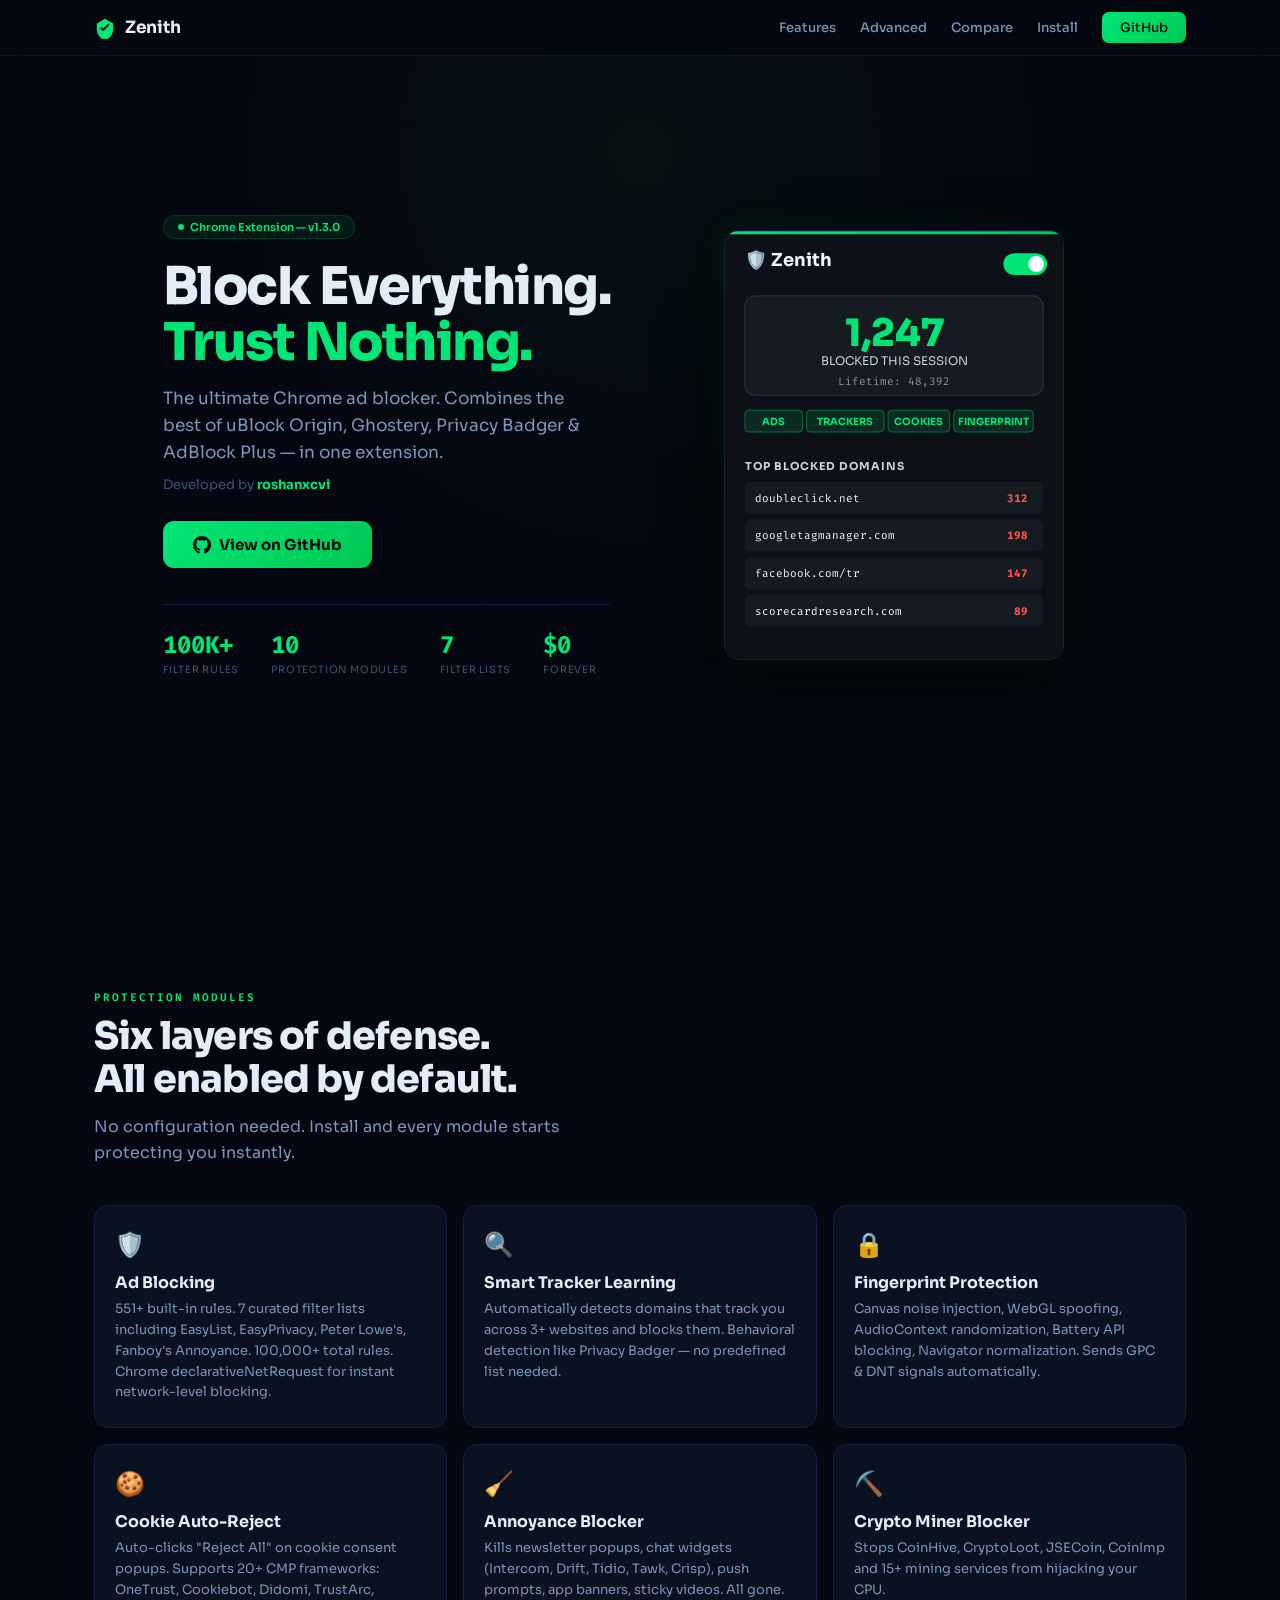
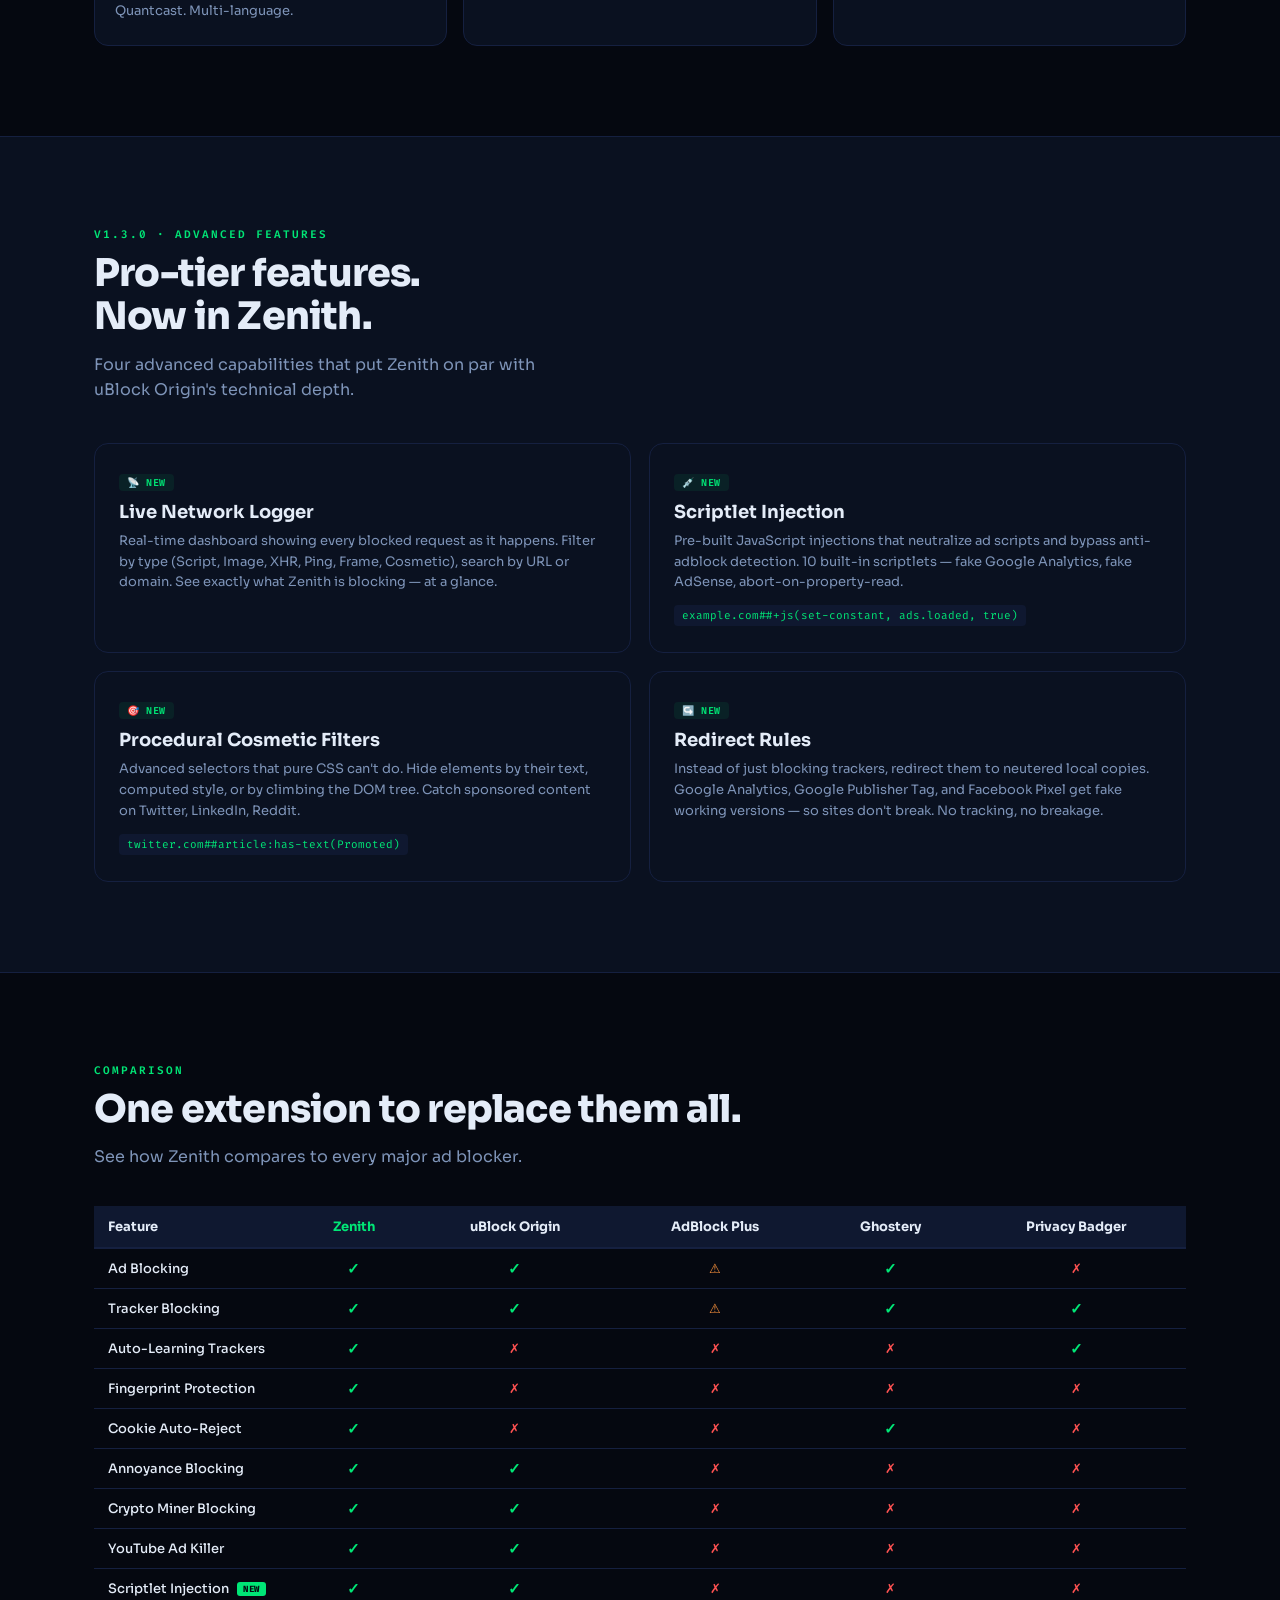
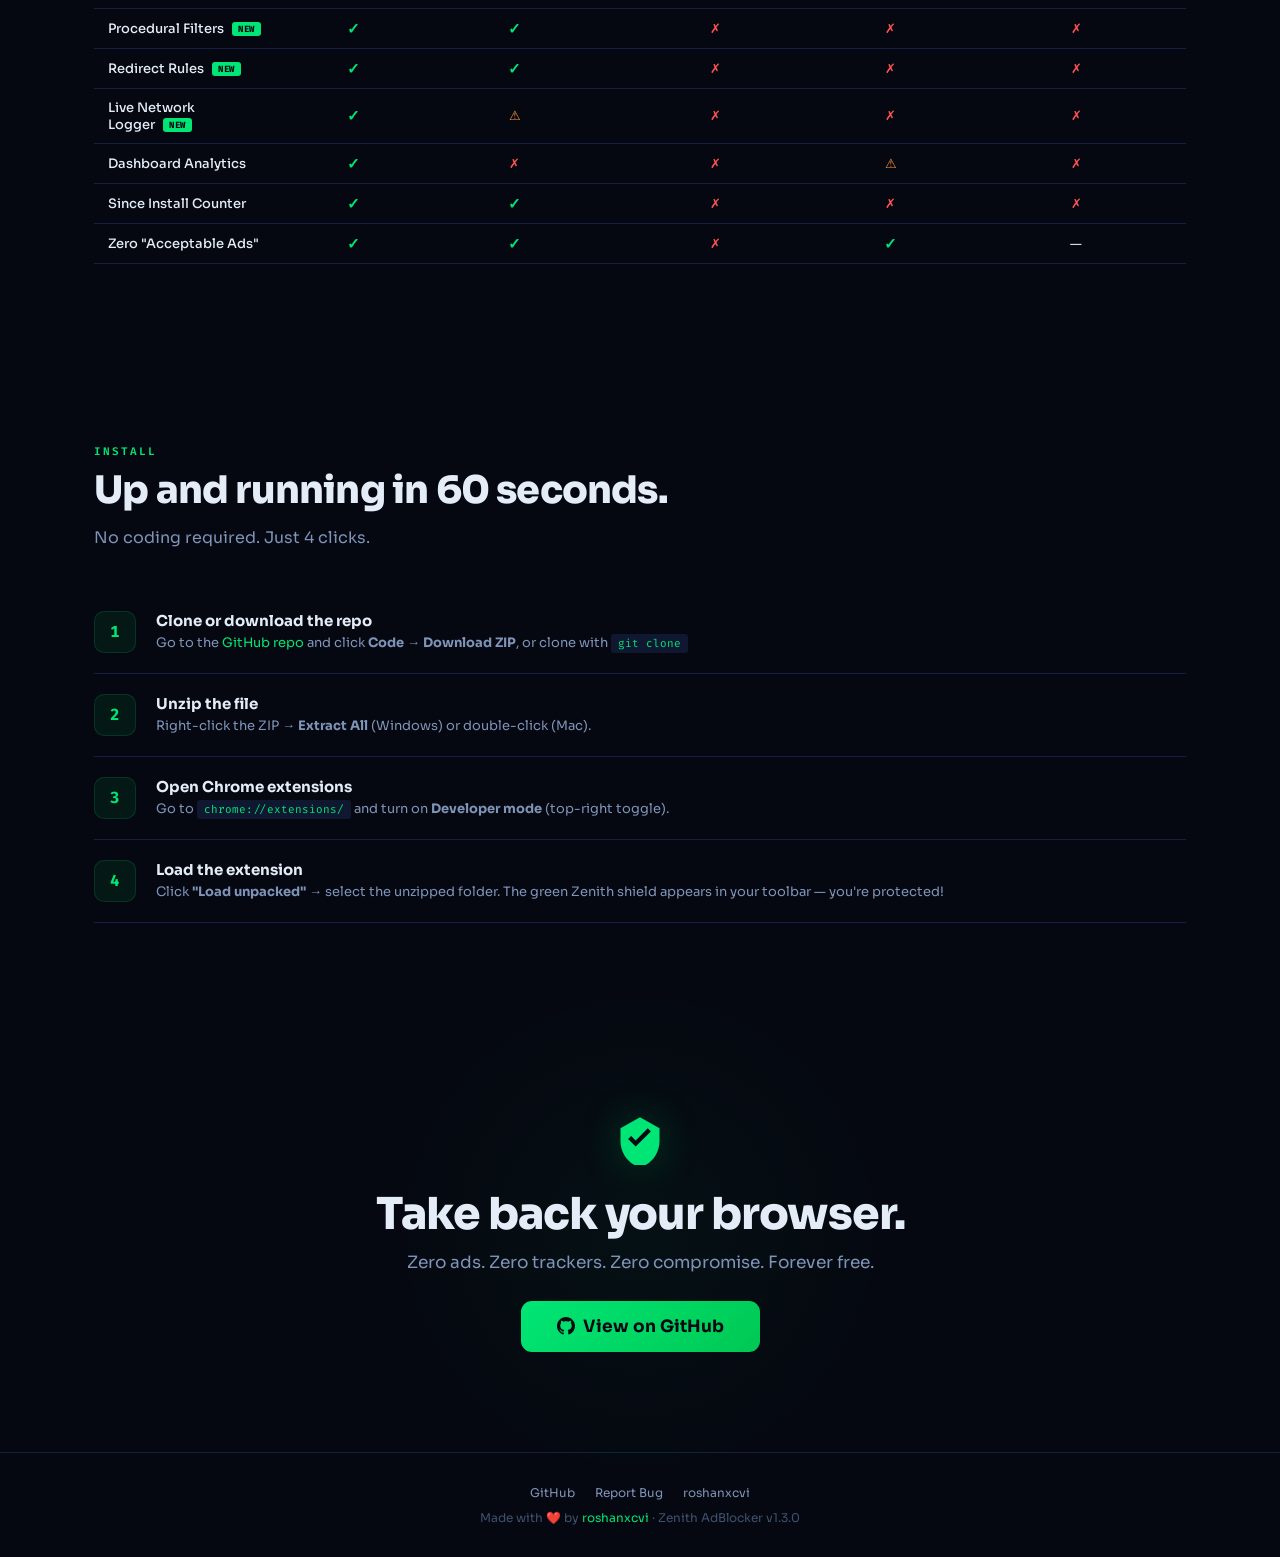
==== index.html @ 24846992 "Update version number to v1.3.0 in index.html" ====
<!DOCTYPE html>
<html lang="en">
<head>
<meta charset="UTF-8">
<meta name="viewport" content="width=device-width,initial-scale=1.0">
<title>Zenith AdBlocker — The Ultimate Chrome Ad Blocker</title>
<meta name="description" content="Block ads, trackers, fingerprinting, crypto miners & cookie popups in Chrome. Zero acceptable ads. By roshanxcvi.">
<link rel="preconnect" href="https://fonts.googleapis.com">
<link href="https://fonts.googleapis.com/css2?family=Sora:wght@300;400;500;600;700;800&family=Fira+Code:wght@400;500&display=swap" rel="stylesheet">
<style>
:root{--bg:#050810;--bg2:#0a1120;--bg3:#0f1830;--border:#152040;--border2:#1e3060;--text:#e4ecf8;--text2:#7e94b8;--text3:#3e526e;--green:#00e676;--green2:#00c853;--gdim:rgba(0,230,118,.07);--gmid:rgba(0,230,118,.16);--red:#ff5252;--blue:#40c4ff;--purple:#a78bfa;--orange:#fb923c;--cyan:#22d3ee;--pink:#f472b6;--font:'Sora',sans-serif;--mono:'Fira Code',monospace}
*,*::before,*::after{margin:0;padding:0;box-sizing:border-box}
html{scroll-behavior:smooth}
body{background:var(--bg);color:var(--text);font-family:var(--font);overflow-x:hidden}
a{color:var(--green);text-decoration:none}
.wrap{max-width:1140px;margin:0 auto;padding:0 24px}
.fade{opacity:0;transform:translateY(30px);transition:opacity .7s,transform .7s}.fade.v{opacity:1;transform:translateY(0)}
section{padding:90px 0}

/* ══ NAV ══ */
nav{position:fixed;top:0;left:0;right:0;z-index:999;padding:12px 0;background:rgba(5,8,16,.88);backdrop-filter:blur(16px);border-bottom:1px solid rgba(21,32,64,.5)}
nav .wrap{display:flex;justify-content:space-between;align-items:center}
.n-logo{display:flex;align-items:center;gap:9px;font-size:17px;font-weight:700;letter-spacing:-.3px}
.n-links{display:flex;gap:24px;align-items:center}
.n-links a{color:var(--text2);font-size:13px;font-weight:500;transition:color .2s}.n-links a:hover{color:var(--green)}
.n-cta{background:linear-gradient(135deg,var(--green),var(--green2));color:var(--bg)!important;font-weight:700;padding:7px 18px;border-radius:7px;font-size:12px;transition:transform .2s,box-shadow .2s}
.n-cta:hover{transform:translateY(-1px);box-shadow:0 4px 16px rgba(0,230,118,.25)}

/* ══ HERO ══ */
.hero{min-height:100vh;display:flex;align-items:center;padding-top:80px;position:relative;overflow:hidden}
.hero::before{content:'';position:absolute;top:-300px;left:50%;transform:translateX(-50%);width:900px;height:900px;background:radial-gradient(circle,rgba(0,230,118,.04) 0%,transparent 65%);pointer-events:none}
.hero::after{content:'';position:absolute;inset:0;background-image:linear-gradient(rgba(21,32,64,.08) 1px,transparent 1px),linear-gradient(90deg,rgba(21,32,64,.08) 1px,transparent 1px);background-size:60px 60px;mask:radial-gradient(ellipse 50% 50% at 50% 40%,black 10%,transparent 70%);pointer-events:none}
.hero-inner{display:grid;grid-template-columns:1fr 1fr;gap:60px;align-items:center;position:relative;z-index:1}
.hero-text{max-width:500px}
.hero-badge{display:inline-flex;align-items:center;gap:6px;background:var(--gdim);border:1px solid rgba(0,230,118,.15);border-radius:20px;padding:4px 14px;font-size:11px;color:var(--green);font-weight:600;margin-bottom:20px}
.hero-badge .dot{width:6px;height:6px;border-radius:50%;background:var(--green);animation:pulse 2s infinite}
@keyframes pulse{0%,100%{opacity:1}50%{opacity:.3}}
.hero h1{font-size:clamp(36px,5vw,52px);font-weight:800;letter-spacing:-1.5px;line-height:1.08;margin-bottom:14px}
.hero h1 .hl{color:var(--green)}
.hero-p{font-size:17px;color:var(--text2);line-height:1.6;margin-bottom:10px;max-width:420px}
.hero-by{font-size:13px;color:var(--text3);margin-bottom:28px}.hero-by b{color:var(--green)}
.hero-btn{display:inline-flex;align-items:center;gap:8px;background:linear-gradient(135deg,var(--green),var(--green2));color:var(--bg);font-weight:700;padding:14px 30px;border-radius:11px;font-size:15px;transition:transform .2s,box-shadow .2s;cursor:pointer}
.hero-btn:hover{transform:translateY(-2px);box-shadow:0 8px 28px rgba(0,230,118,.25);color:var(--bg)}
.hero-stats{display:flex;gap:32px;margin-top:36px;padding-top:24px;border-top:1px solid var(--border)}
.hs{text-align:left}.hs-v{font-size:24px;font-weight:800;font-family:var(--mono);color:var(--green)}.hs-l{font-size:10px;color:var(--text3);text-transform:uppercase;letter-spacing:.8px;margin-top:2px}
.hero-visual{display:flex;justify-content:center;align-items:center;position:relative}
.hero-visual svg{border-radius:14px;box-shadow:0 20px 60px rgba(0,0,0,.5),0 0 40px rgba(0,230,118,.06);border:1px solid var(--border)}

/* ══ FEATURES ══ */
.sec-label{font-family:var(--mono);font-size:11px;font-weight:600;color:var(--green);text-transform:uppercase;letter-spacing:2px;margin-bottom:10px}
.sec-title{font-size:clamp(26px,4vw,38px);font-weight:800;letter-spacing:-.8px;margin-bottom:14px;line-height:1.12}
.sec-desc{font-size:16px;color:var(--text2);max-width:500px;line-height:1.6}
.feat-grid{display:grid;grid-template-columns:repeat(3,1fr);gap:16px;margin-top:40px}
.fc{background:var(--bg2);border:1px solid var(--border);border-radius:14px;padding:24px 20px;position:relative;overflow:hidden;transition:border-color .3s,transform .3s}
.fc:hover{border-color:var(--border2);transform:translateY(-3px)}
.fc::before{content:'';position:absolute;top:0;left:0;right:0;height:2px;opacity:0;transition:opacity .3s}.fc:hover::before{opacity:1}
.fc:nth-child(1)::before{background:var(--red)}.fc:nth-child(2)::before{background:var(--green)}.fc:nth-child(3)::before{background:var(--blue)}
.fc:nth-child(4)::before{background:var(--purple)}.fc:nth-child(5)::before{background:var(--orange)}.fc:nth-child(6)::before{background:var(--cyan)}
.fc-i{font-size:24px;margin-bottom:12px}
.fc h3{font-size:16px;font-weight:700;margin-bottom:6px}
.fc p{font-size:13px;color:var(--text2);line-height:1.6}

/* ══ ADVANCED FEATURES (4 cards) ══ */
.adv-grid{display:grid;grid-template-columns:repeat(2,1fr);gap:18px;margin-top:40px}
.adv-card{background:var(--bg2);border:1px solid var(--border);border-radius:14px;padding:26px 24px;position:relative;overflow:hidden;transition:border-color .3s,transform .3s}
.adv-card:hover{border-color:var(--border2);transform:translateY(-3px)}
.adv-card::before{content:'';position:absolute;top:0;left:0;right:0;height:2px;opacity:0;transition:opacity .3s}.adv-card:hover::before{opacity:1}
.adv-card:nth-child(1)::before{background:var(--cyan)}.adv-card:nth-child(2)::before{background:var(--pink)}
.adv-card:nth-child(3)::before{background:var(--orange)}.adv-card:nth-child(4)::before{background:var(--purple)}
.adv-tag{display:inline-block;font-family:var(--mono);font-size:10px;font-weight:600;padding:2px 8px;border-radius:4px;background:var(--gdim);color:var(--green);letter-spacing:.5px;margin-bottom:10px;text-transform:uppercase}
.adv-card h3{font-size:18px;font-weight:700;margin-bottom:8px}
.adv-card p{font-size:13px;color:var(--text2);line-height:1.6;margin-bottom:10px}
.adv-card code{font-family:var(--mono);font-size:11px;background:var(--bg3);padding:3px 8px;border-radius:4px;color:var(--green);display:inline-block}

/* ══ COMPARE ══ */
table{width:100%;border-collapse:collapse;margin-top:36px;font-size:13px}
th{padding:12px 14px;text-align:center;font-weight:700;background:var(--bg3);border-bottom:2px solid var(--border)}
th:first-child{text-align:left;width:200px}
th.z{color:var(--green)}
td{padding:10px 14px;text-align:center;border-bottom:1px solid var(--border)}
td:first-child{text-align:left;font-weight:500}
tr:hover td{background:rgba(0,230,118,.02)}
.ck{color:var(--green);font-weight:700;font-size:15px}
.cx{color:var(--red);font-size:13px}
.cw{color:var(--orange);font-size:13px}
tr.new td:first-child::after{content:'NEW';font-family:var(--mono);font-size:9px;background:var(--green);color:var(--bg);padding:1px 6px;border-radius:3px;margin-left:8px;font-weight:700;letter-spacing:.5px;vertical-align:middle}

/* ══ HOW ══ */
.steps{margin-top:40px;counter-reset:step}
.st{display:flex;gap:20px;padding:20px 0;border-bottom:1px solid var(--border)}
.st-n{width:42px;height:42px;flex-shrink:0;background:var(--gdim);border:1px solid rgba(0,230,118,.15);border-radius:10px;display:flex;align-items:center;justify-content:center;font-family:var(--mono);font-size:16px;font-weight:700;color:var(--green)}
.st-c h3{font-size:15px;font-weight:700;margin-bottom:3px}
.st-c p{font-size:13px;color:var(--text2);line-height:1.5}
.st-c code{font-family:var(--mono);font-size:11px;background:var(--bg3);padding:2px 7px;border-radius:3px;color:var(--green)}

/* ══ CTA ══ */
.cta{text-align:center;position:relative;padding:100px 0}
.cta::before{content:'';position:absolute;top:50%;left:50%;transform:translate(-50%,-50%);width:500px;height:500px;background:radial-gradient(circle,rgba(0,230,118,.04),transparent 70%)}
.cta-t{font-size:clamp(28px,5vw,44px);font-weight:800;letter-spacing:-1px;margin-bottom:10px;position:relative}
.cta-s{font-size:17px;color:var(--text2);margin-bottom:28px;position:relative}

/* ══ FOOTER ══ */
footer{padding:32px 0;border-top:1px solid var(--border);text-align:center;color:var(--text3);font-size:12px}
.fl{display:flex;justify-content:center;gap:20px;margin-bottom:10px;flex-wrap:wrap}.fl a{color:var(--text2);font-size:12px}

/* ══ RESPONSIVE ══ */
@media(max-width:900px){.hero-inner{grid-template-columns:1fr;text-align:center}.hero-text{max-width:100%}.hero-p{margin:0 auto 10px}.hero-stats{justify-content:center}.hero-visual{margin-top:32px}.feat-grid,.adv-grid{grid-template-columns:1fr}table{font-size:11px}th,td{padding:7px 5px}}
@media(max-width:480px){.hero-stats{flex-wrap:wrap;gap:16px}.n-links a:not(.n-cta){display:none}}
</style>
</head>
<body>

<nav><div class="wrap">
<div class="n-logo"><svg width="22" height="22" viewBox="0 0 24 24" fill="none"><path d="M12 2L3 7v6c0 5.55 3.84 10.74 9 12 5.16-1.26 9-6.45 9-12V7l-9-5z" fill="#00e676"/><path d="M10 15.5l-3.5-3.5 1.41-1.41L10 12.67l5.59-5.59L17 8.5l-7 7z" fill="#050810"/></svg>Zenith</div>
<div class="n-links"><a href="#features">Features</a><a href="#advanced">Advanced</a><a href="#compare">Compare</a><a href="#install">Install</a><a href="https://github.com/roshanxcvi/zenith-adblocker-chrome" class="n-cta">GitHub</a></div>
</div></nav>

<section class="hero"><div class="wrap"><div class="hero-inner">
<div class="hero-text">
<div class="hero-badge"><span class="dot"></span>Chrome Extension — v1.3.0</div>
<h1>Block Everything.<br><span class="hl">Trust Nothing.</span></h1>
<p class="hero-p">The ultimate Chrome ad blocker. Combines the best of uBlock Origin, Ghostery, Privacy Badger & AdBlock Plus — in one extension.</p>
<p class="hero-by">Developed by <b>roshanxcvi</b></p>
<a href="https://github.com/roshanxcvi/zenith-adblocker-chrome" class="hero-btn"><svg width="18" height="18" viewBox="0 0 24 24" fill="currentColor"><path d="M12 0c-6.626 0-12 5.373-12 12 0 5.302 3.438 9.8 8.207 11.387.599.111.793-.261.793-.577v-2.234c-3.338.726-4.033-1.416-4.033-1.416-.546-1.387-1.333-1.756-1.333-1.756-1.089-.745.083-.729.083-.729 1.205.084 1.839 1.237 1.839 1.237 1.07 1.834 2.807 1.304 3.492.997.107-.775.418-1.305.762-1.604-2.665-.305-5.467-1.334-5.467-5.931 0-1.311.469-2.381 1.236-3.221-.124-.303-.535-1.524.117-3.176 0 0 1.008-.322 3.301 1.23.957-.266 1.983-.399 3.003-.404 1.02.005 2.047.138 3.006.404 2.291-1.552 3.297-1.23 3.297-1.23.653 1.653.242 2.874.118 3.176.77.84 1.235 1.911 1.235 3.221 0 4.609-2.807 5.624-5.479 5.921.43.372.823 1.102.823 2.222v3.293c0 .319.192.694.801.576 4.765-1.589 8.199-6.086 8.199-11.386 0-6.627-5.373-12-12-12z"/></svg>View on GitHub</a>
<div class="hero-stats">
<div class="hs"><div class="hs-v">100K+</div><div class="hs-l">Filter Rules</div></div>
<div class="hs"><div class="hs-v">10</div><div class="hs-l">Protection Modules</div></div>
<div class="hs"><div class="hs-v">7</div><div class="hs-l">Filter Lists</div></div>
<div class="hs"><div class="hs-v">$0</div><div class="hs-l">Forever</div></div>
</div></div>
<div class="hero-visual">
<svg width="340" height="430" viewBox="0 0 340 430" xmlns="http://www.w3.org/2000/svg">
<rect width="340" height="430" fill="#0d1117"/>
<rect x="0" y="0" width="340" height="3" fill="url(#g1)"/>
<defs><linearGradient id="g1" x1="0" y1="0" x2="1" y2="0"><stop offset="0%" stop-color="#00e676"/><stop offset="100%" stop-color="#00c853"/></linearGradient></defs>
<text x="20" y="35" fill="#f0f6fc" font-family="Sora" font-size="18" font-weight="700">🛡️ Zenith</text>
<rect x="280" y="22" width="44" height="22" rx="11" fill="#00e676"/>
<circle cx="313" cy="33" r="8" fill="#fff"/>
<rect x="20" y="65" width="300" height="100" rx="10" fill="#161b22" stroke="#30363d"/>
<text x="170" y="115" fill="#00e676" font-family="Sora" font-size="38" font-weight="800" text-anchor="middle">1,247</text>
<text x="170" y="135" fill="#c9d1d9" font-family="Sora" font-size="12" text-anchor="middle">BLOCKED THIS SESSION</text>
<text x="170" y="155" fill="#8b949e" font-family="Fira Code" font-size="11" text-anchor="middle">Lifetime: 48,392</text>
<g transform="translate(20,180)">
<rect width="58" height="22" rx="4" fill="rgba(0,230,118,0.12)" stroke="rgba(0,230,118,0.4)"/>
<text x="29" y="15" fill="#00e676" font-family="Sora" font-size="10" font-weight="700" text-anchor="middle">ADS</text>
<rect x="62" width="78" height="22" rx="4" fill="rgba(0,230,118,0.12)" stroke="rgba(0,230,118,0.4)"/>
<text x="101" y="15" fill="#00e676" font-family="Sora" font-size="10" font-weight="700" text-anchor="middle">TRACKERS</text>
<rect x="144" width="62" height="22" rx="4" fill="rgba(0,230,118,0.12)" stroke="rgba(0,230,118,0.4)"/>
<text x="175" y="15" fill="#00e676" font-family="Sora" font-size="10" font-weight="700" text-anchor="middle">COOKIES</text>
<rect x="210" width="80" height="22" rx="4" fill="rgba(0,230,118,0.12)" stroke="rgba(0,230,118,0.4)"/>
<text x="250" y="15" fill="#00e676" font-family="Sora" font-size="10" font-weight="700" text-anchor="middle">FINGERPRINT</text>
</g>
<text x="20" y="240" fill="#c9d1d9" font-family="Sora" font-size="11" font-weight="700" letter-spacing="1">TOP BLOCKED DOMAINS</text>
<g font-family="Fira Code" font-size="11">
<rect x="20" y="252" width="300" height="32" rx="6" fill="#161b22"/>
<text x="30" y="272" fill="#f0f6fc">doubleclick.net</text>
<text x="305" y="272" fill="#ff5252" text-anchor="end" font-weight="700">312</text>
<rect x="20" y="290" width="300" height="32" rx="6" fill="#161b22"/>
<text x="30" y="310" fill="#f0f6fc">googletagmanager.com</text>
<text x="305" y="310" fill="#ff5252" text-anchor="end" font-weight="700">198</text>
<rect x="20" y="328" width="300" height="32" rx="6" fill="#161b22"/>
<text x="30" y="348" fill="#f0f6fc">facebook.com/tr</text>
<text x="305" y="348" fill="#ff5252" text-anchor="end" font-weight="700">147</text>
<rect x="20" y="366" width="300" height="32" rx="6" fill="#161b22"/>
<text x="30" y="386" fill="#f0f6fc">scorecardresearch.com</text>
<text x="305" y="386" fill="#ff5252" text-anchor="end" font-weight="700">89</text>
</g>
</svg>
</div>
</div></div></section>

<section id="features"><div class="wrap">
<div class="fade"><div class="sec-label">Protection Modules</div>
<div class="sec-title">Six layers of defense.<br>All enabled by default.</div>
<p class="sec-desc">No configuration needed. Install and every module starts protecting you instantly.</p></div>
<div class="feat-grid">
<div class="fc fade"><div class="fc-i">🛡️</div><h3>Ad Blocking</h3><p>551+ built-in rules. 7 curated filter lists including EasyList, EasyPrivacy, Peter Lowe's, Fanboy's Annoyance. 100,000+ total rules. Chrome declarativeNetRequest for instant network-level blocking.</p></div>
<div class="fc fade"><div class="fc-i">🔍</div><h3>Smart Tracker Learning</h3><p>Automatically detects domains that track you across 3+ websites and blocks them. Behavioral detection like Privacy Badger — no predefined list needed.</p></div>
<div class="fc fade"><div class="fc-i">🔒</div><h3>Fingerprint Protection</h3><p>Canvas noise injection, WebGL spoofing, AudioContext randomization, Battery API blocking, Navigator normalization. Sends GPC & DNT signals automatically.</p></div>
<div class="fc fade"><div class="fc-i">🍪</div><h3>Cookie Auto-Reject</h3><p>Auto-clicks "Reject All" on cookie consent popups. Supports 20+ CMP frameworks: OneTrust, Cookiebot, Didomi, TrustArc, Quantcast. Multi-language.</p></div>
<div class="fc fade"><div class="fc-i">🧹</div><h3>Annoyance Blocker</h3><p>Kills newsletter popups, chat widgets (Intercom, Drift, Tidio, Tawk, Crisp), push prompts, app banners, sticky videos. All gone.</p></div>
<div class="fc fade"><div class="fc-i">⛏️</div><h3>Crypto Miner Blocker</h3><p>Stops CoinHive, CryptoLoot, JSECoin, CoinImp and 15+ mining services from hijacking your CPU.</p></div>
</div></div></section>

<section id="advanced" style="background:var(--bg2);border-top:1px solid var(--border);border-bottom:1px solid var(--border)"><div class="wrap">
<div class="fade"><div class="sec-label">v1.3.0 · Advanced Features</div>
<div class="sec-title">Pro-tier features.<br>Now in Zenith.</div>
<p class="sec-desc">Four advanced capabilities that put Zenith on par with uBlock Origin's technical depth.</p></div>
<div class="adv-grid">

<div class="adv-card fade">
<span class="adv-tag">📡 New</span>
<h3>Live Network Logger</h3>
<p>Real-time dashboard showing every blocked request as it happens. Filter by type (Script, Image, XHR, Ping, Frame, Cosmetic), search by URL or domain. See exactly what Zenith is blocking — at a glance.</p>
</div>

<div class="adv-card fade">
<span class="adv-tag">💉 New</span>
<h3>Scriptlet Injection</h3>
<p>Pre-built JavaScript injections that neutralize ad scripts and bypass anti-adblock detection. 10 built-in scriptlets — fake Google Analytics, fake AdSense, abort-on-property-read.</p>
<code>example.com##+js(set-constant, ads.loaded, true)</code>
</div>

<div class="adv-card fade">
<span class="adv-tag">🎯 New</span>
<h3>Procedural Cosmetic Filters</h3>
<p>Advanced selectors that pure CSS can't do. Hide elements by their text, computed style, or by climbing the DOM tree. Catch sponsored content on Twitter, LinkedIn, Reddit.</p>
<code>twitter.com##article:has-text(Promoted)</code>
</div>

<div class="adv-card fade">
<span class="adv-tag">↪️ New</span>
<h3>Redirect Rules</h3>
<p>Instead of just blocking trackers, redirect them to neutered local copies. Google Analytics, Google Publisher Tag, and Facebook Pixel get fake working versions — so sites don't break. No tracking, no breakage.</p>
</div>

</div></div></section>

<section id="compare"><div class="wrap">
<div class="fade"><div class="sec-label">Comparison</div>
<div class="sec-title">One extension to replace them all.</div>
<p class="sec-desc">See how Zenith compares to every major ad blocker.</p></div>
<table class="fade">
<thead><tr><th>Feature</th><th class="z">Zenith</th><th>uBlock Origin</th><th>AdBlock Plus</th><th>Ghostery</th><th>Privacy Badger</th></tr></thead>
<tbody>
<tr><td>Ad Blocking</td><td class="ck">✓</td><td class="ck">✓</td><td class="cw">⚠</td><td class="ck">✓</td><td class="cx">✗</td></tr>
<tr><td>Tracker Blocking</td><td class="ck">✓</td><td class="ck">✓</td><td class="cw">⚠</td><td class="ck">✓</td><td class="ck">✓</td></tr>
<tr><td>Auto-Learning Trackers</td><td class="ck">✓</td><td class="cx">✗</td><td class="cx">✗</td><td class="cx">✗</td><td class="ck">✓</td></tr>
<tr><td>Fingerprint Protection</td><td class="ck">✓</td><td class="cx">✗</td><td class="cx">✗</td><td class="cx">✗</td><td class="cx">✗</td></tr>
<tr><td>Cookie Auto-Reject</td><td class="ck">✓</td><td class="cx">✗</td><td class="cx">✗</td><td class="ck">✓</td><td class="cx">✗</td></tr>
<tr><td>Annoyance Blocking</td><td class="ck">✓</td><td class="ck">✓</td><td class="cx">✗</td><td class="cx">✗</td><td class="cx">✗</td></tr>
<tr><td>Crypto Miner Blocking</td><td class="ck">✓</td><td class="ck">✓</td><td class="cx">✗</td><td class="cx">✗</td><td class="cx">✗</td></tr>
<tr><td>YouTube Ad Killer</td><td class="ck">✓</td><td class="ck">✓</td><td class="cx">✗</td><td class="cx">✗</td><td class="cx">✗</td></tr>
<tr class="new"><td>Scriptlet Injection</td><td class="ck">✓</td><td class="ck">✓</td><td class="cx">✗</td><td class="cx">✗</td><td class="cx">✗</td></tr>
<tr class="new"><td>Procedural Filters</td><td class="ck">✓</td><td class="ck">✓</td><td class="cx">✗</td><td class="cx">✗</td><td class="cx">✗</td></tr>
<tr class="new"><td>Redirect Rules</td><td class="ck">✓</td><td class="ck">✓</td><td class="cx">✗</td><td class="cx">✗</td><td class="cx">✗</td></tr>
<tr class="new"><td>Live Network Logger</td><td class="ck">✓</td><td class="cw">⚠</td><td class="cx">✗</td><td class="cx">✗</td><td class="cx">✗</td></tr>
<tr><td>Dashboard Analytics</td><td class="ck">✓</td><td class="cx">✗</td><td class="cx">✗</td><td class="cw">⚠</td><td class="cx">✗</td></tr>
<tr><td>Since Install Counter</td><td class="ck">✓</td><td class="ck">✓</td><td class="cx">✗</td><td class="cx">✗</td><td class="cx">✗</td></tr>
<tr><td>Zero "Acceptable Ads"</td><td class="ck">✓</td><td class="ck">✓</td><td class="cx">✗</td><td class="ck">✓</td><td>—</td></tr>
</tbody></table>
</div></section>

<section id="install"><div class="wrap">
<div class="fade"><div class="sec-label">Install</div>
<div class="sec-title">Up and running in 60 seconds.</div>
<p class="sec-desc">No coding required. Just 4 clicks.</p></div>
<div class="steps">
<div class="st fade"><div class="st-n">1</div><div class="st-c"><h3>Clone or download the repo</h3><p>Go to the <a href="https://github.com/roshanxcvi/zenith-adblocker-chrome">GitHub repo</a> and click <b>Code → Download ZIP</b>, or clone with <code>git clone</code></p></div></div>
<div class="st fade"><div class="st-n">2</div><div class="st-c"><h3>Unzip the file</h3><p>Right-click the ZIP → <b>Extract All</b> (Windows) or double-click (Mac).</p></div></div>
<div class="st fade"><div class="st-n">3</div><div class="st-c"><h3>Open Chrome extensions</h3><p>Go to <code>chrome://extensions/</code> and turn on <b>Developer mode</b> (top-right toggle).</p></div></div>
<div class="st fade"><div class="st-n">4</div><div class="st-c"><h3>Load the extension</h3><p>Click <b>"Load unpacked"</b> → select the unzipped folder. The green Zenith shield appears in your toolbar — you're protected!</p></div></div>
</div></div></section>

<section class="cta"><div class="wrap fade">
<svg width="52" height="52" viewBox="0 0 24 24" fill="none" style="margin-bottom:16px;filter:drop-shadow(0 0 20px rgba(0,230,118,.2));animation:float 3s ease-in-out infinite"><path d="M12 2L3 7v6c0 5.55 3.84 10.74 9 12 5.16-1.26 9-6.45 9-12V7l-9-5z" fill="#00e676"/><path d="M10 15.5l-3.5-3.5 1.41-1.41L10 12.67l5.59-5.59L17 8.5l-7 7z" fill="#050810"/></svg>
<style>@keyframes float{0%,100%{transform:translateY(0)}50%{transform:translateY(-8px)}}</style>
<div class="cta-t">Take back your browser.</div>
<div class="cta-s">Zero ads. Zero trackers. Zero compromise. Forever free.</div>
<a href="https://github.com/roshanxcvi/zenith-adblocker-chrome" class="hero-btn" style="font-size:17px;padding:15px 36px"><svg width="18" height="18" viewBox="0 0 24 24" fill="currentColor"><path d="M12 0c-6.626 0-12 5.373-12 12 0 5.302 3.438 9.8 8.207 11.387.599.111.793-.261.793-.577v-2.234c-3.338.726-4.033-1.416-4.033-1.416-.546-1.387-1.333-1.756-1.333-1.756-1.089-.745.083-.729.083-.729 1.205.084 1.839 1.237 1.839 1.237 1.07 1.834 2.807 1.304 3.492.997.107-.775.418-1.305.762-1.604-2.665-.305-5.467-1.334-5.467-5.931 0-1.311.469-2.381 1.236-3.221-.124-.303-.535-1.524.117-3.176 0 0 1.008-.322 3.301 1.23.957-.266 1.983-.399 3.003-.404 1.02.005 2.047.138 3.006.404 2.291-1.552 3.297-1.23 3.297-1.23.653 1.653.242 2.874.118 3.176.77.84 1.235 1.911 1.235 3.221 0 4.609-2.807 5.624-5.479 5.921.43.372.823 1.102.823 2.222v3.293c0 .319.192.694.801.576 4.765-1.589 8.199-6.086 8.199-11.386 0-6.627-5.373-12-12-12z"/></svg>View on GitHub</a>
</div></section>

<footer><div class="wrap">
<div class="fl"><a href="https://github.com/roshanxcvi/zenith-adblocker-chrome">GitHub</a><a href="https://github.com/roshanxcvi/zenith-adblocker-chrome">Report Bug</a><a href="https://github.com/roshanxcvi">roshanxcvi</a></div>
<p>Made with ❤️ by <a href="https://github.com/roshanxcvi">roshanxcvi</a> · Zenith AdBlocker v1.3.0</p>
</div></footer>

<script>
const o=new IntersectionObserver(e=>{e.forEach(x=>{if(x.isIntersecting)x.target.classList.add('v')})},{threshold:.1,rootMargin:'0px 0px -40px 0px'});
document.querySelectorAll('.fade').forEach(e=>o.observe(e));
</script>
</body></html>
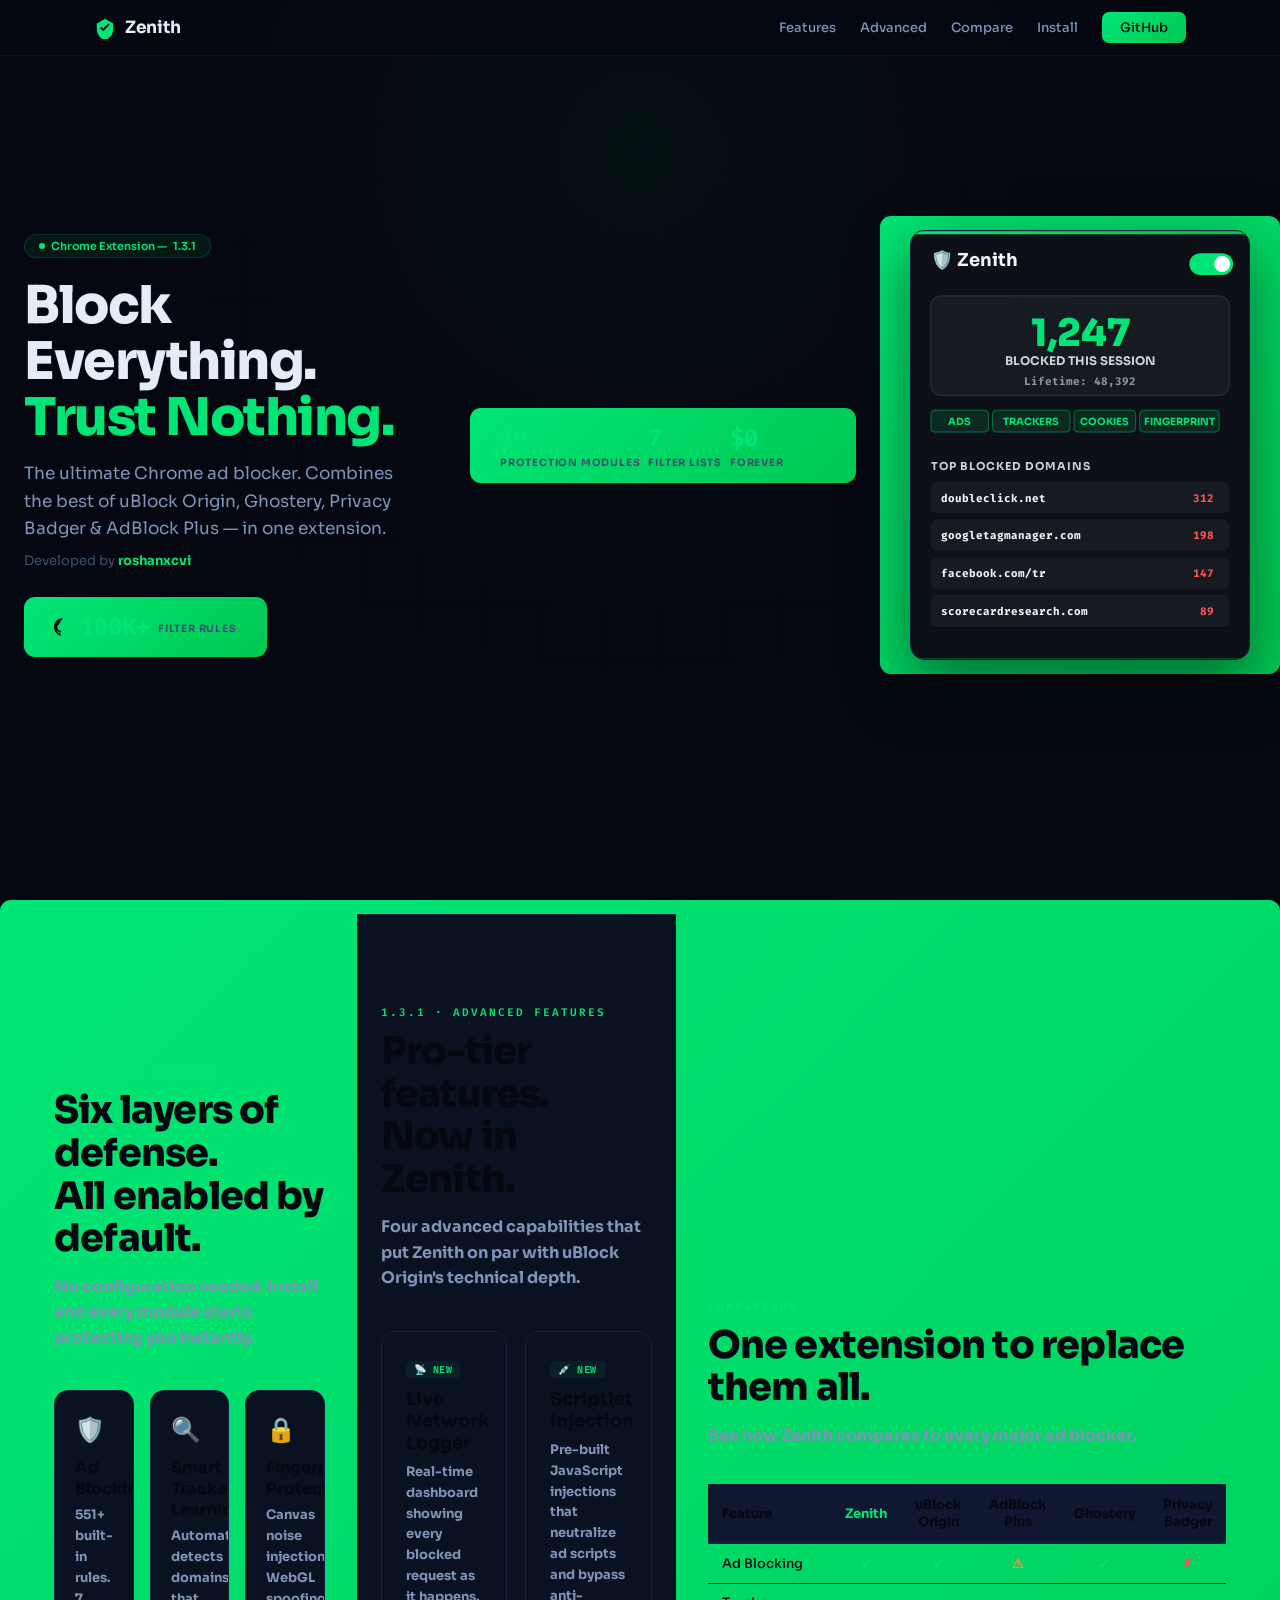
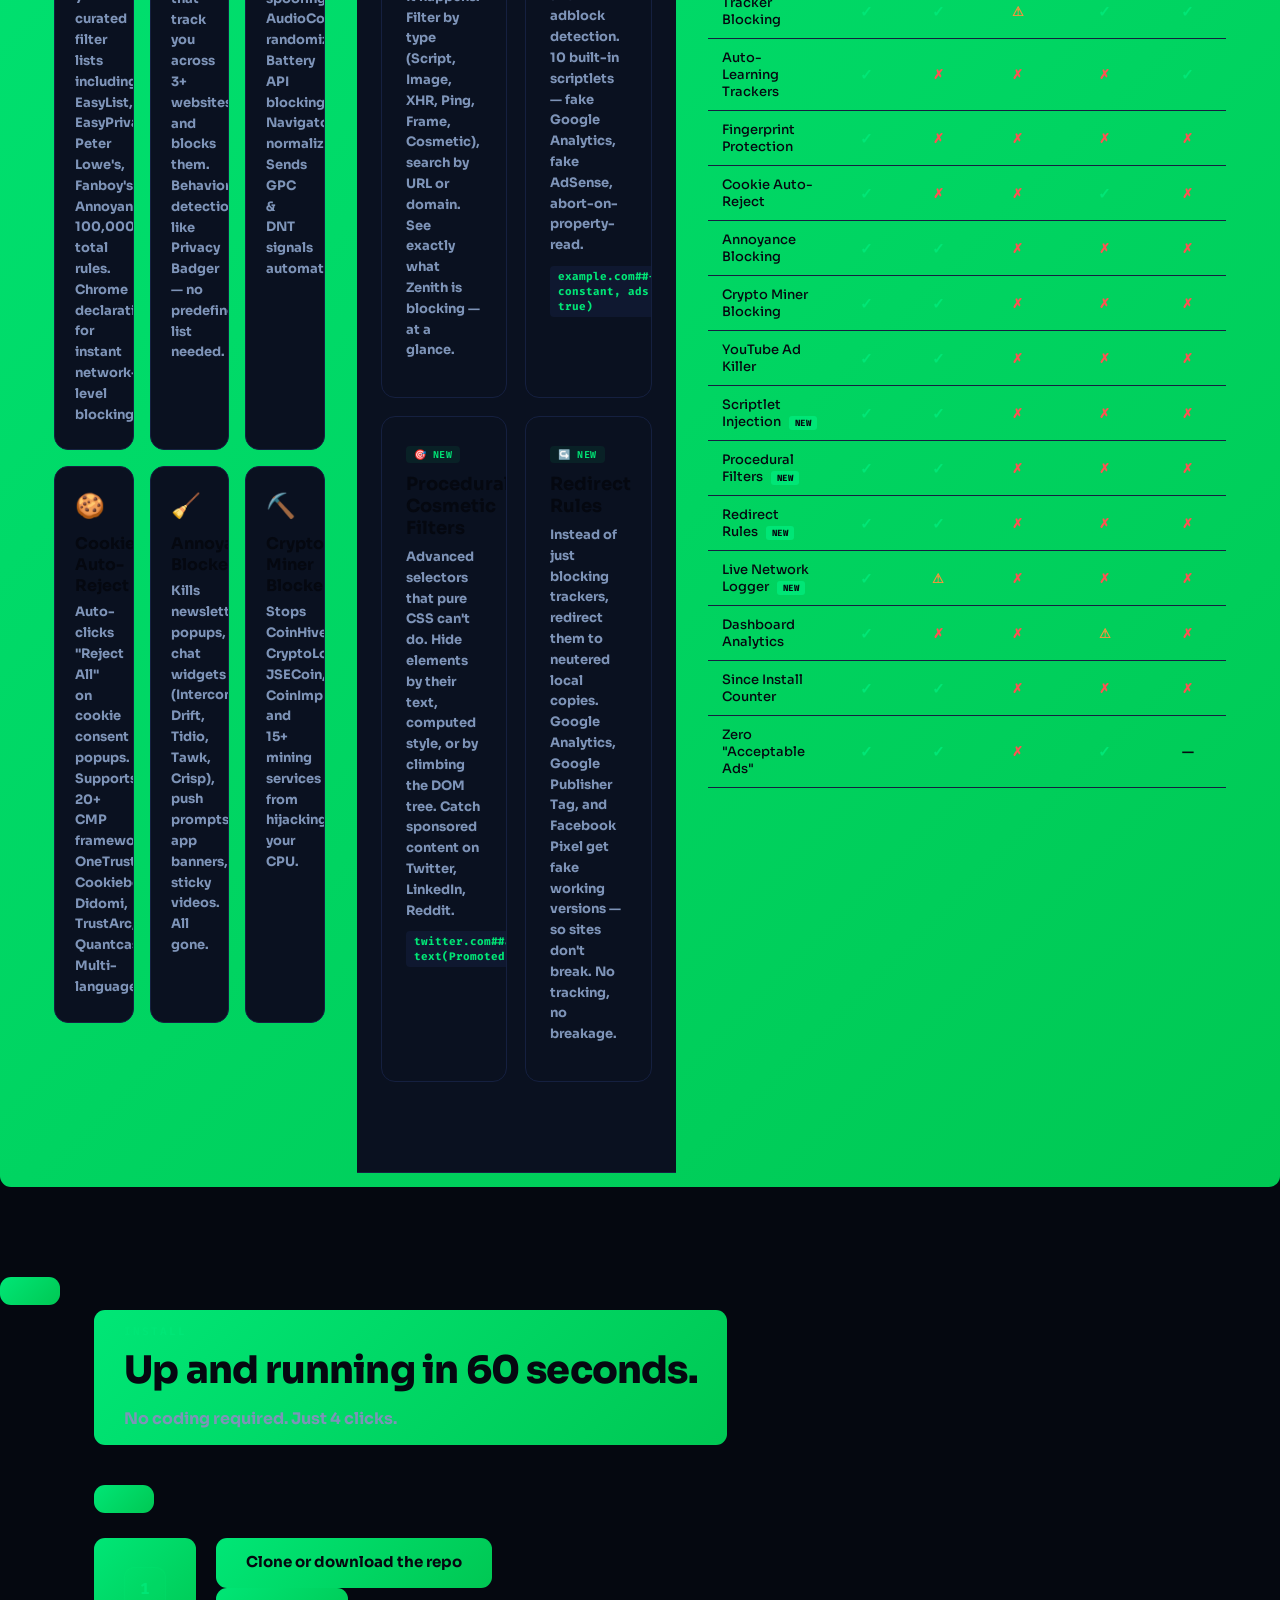
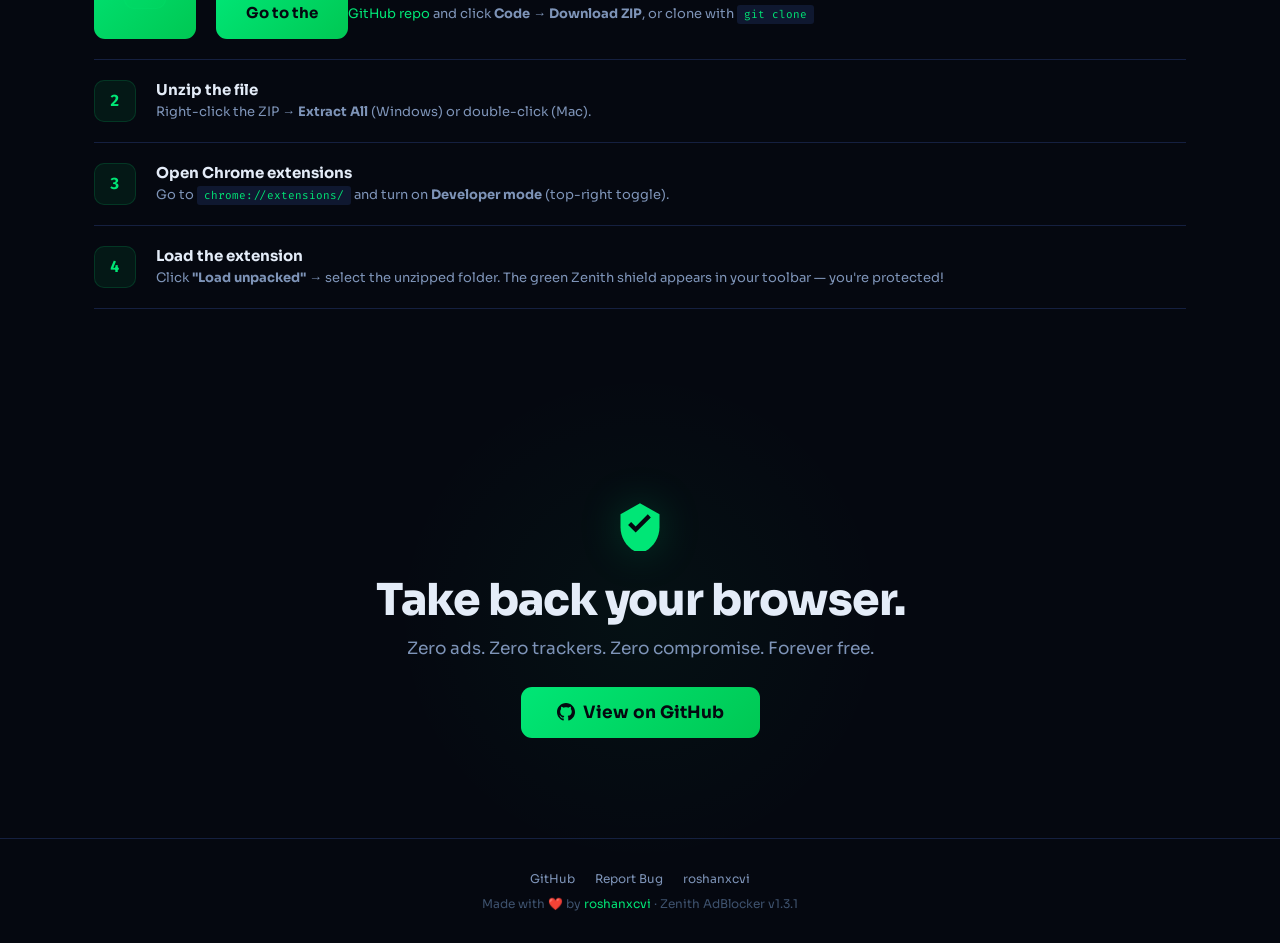
==== commit 7eb07b73: "Update version number to 1.3.1 in index.html" ====
--- a/index.html
+++ b/index.html
@@ -117,12 +117,11 @@
 
 <section class="hero"><div class="wrap"><div class="hero-inner">
 <div class="hero-text">
-<div class="hero-badge"><span class="dot"></span>Chrome Extension — v1.3.0</div>
+<div class="hero-badge"><span class="dot"></span>Chrome Extension — <v1 class="3 1">1.3.1</v1></div>
 <h1>Block Everything.<br><span class="hl">Trust Nothing.</span></h1>
 <p class="hero-p">The ultimate Chrome ad blocker. Combines the best of uBlock Origin, Ghostery, Privacy Badger & AdBlock Plus — in one extension.</p>
 <p class="hero-by">Developed by <b>roshanxcvi</b></p>
-<a href="https://github.com/roshanxcvi/zenith-adblocker-chrome" class="hero-btn"><svg width="18" height="18" viewBox="0 0 24 24" fill="currentColor"><path d="M12 0c-6.626 0-12 5.373-12 12 0 5.302 3.438 9.8 8.207 11.387.599.111.793-.261.793-.577v-2.234c-3.338.726-4.033-1.416-4.033-1.416-.546-1.387-1.333-1.756-1.333-1.756-1.089-.745.083-.729.083-.729 1.205.084 1.839 1.237 1.839 1.237 1.07 1.834 2.807 1.304 3.492.997.107-.775.418-1.305.762-1.604-2.665-.305-5.467-1.334-5.467-5.931 0-1.311.469-2.381 1.236-3.221-.124-.303-.535-1.524.117-3.176 0 0 1.008-.322 3.301 1.23.957-.266 1.983-.399 3.003-.404 1.02.005 2.047.138 3.006.404 2.291-1.552 3.297-1.23 3.297-1.23.653 1.653.242 2.874.118 3.176.77.84 1.235 1.911 1.235 3.221 0 4.609-2.807 5.624-5.479 5.921.43.372.823 1.102.823 2.222v3.293c0 .319.192.694.801.576 4.765-1.589 8.199-6.086 8.199-11.386 0-6.627-5.373-12-12-12z"/></svg>View on GitHub</a>
-<div class="hero-stats">
+<a href="https://github.com/roshanxcvi/zenith-adblocker-chrome" class="hero-btn"><svg width="18" height="18" viewBox="0 0 24 24" fill="currentColor"><path d="M12 0c-6.626 0-12 5.373-12 12 0 5.302 3.438 9.8 8.207 11.387.599.111.793-.261.793-.577v-2.234c-3.338.726-4.033-1.416-4.033-1.416-.546-1.387-1.333-1.756-1.333-1.756-1.089-.745.083-.729.083-.729 1.205.084 1.839 1.237 1.839 1.237 1.07 1.834 2.807 1.304 3.492.997.107-.775.418-1.305.762-1.604-2.665-.305-5.467-1.334-5.467-5.93１ 0-１．３１１．４６９-２．３８１ １．２３６-３．２２１-.１２４-.３０３-.５３５-１．５２４．１１７-３．１７６ ０ ０ １．００８-.３２２ ３．３０１ １．２３．９５７-.２６６ １．９８３-.３９９ ３．００３-.４０４ １．０２．００５ ２．０４７．１３８ ３．００６．４０４ ２．２９１-１．５５２ ３．２９７-１．２３ ３．２９７-１．２３．６５３ １．６５３．２４２ ２．８７４．１１８ ３．１７６．７７．８４ １．２３５ １．９₁₁ ₁₂₃₅₃₂₂₁₀₀₉₋₂₈₀₇₊₅₆₂₄₋₅₄₇₉₊₅₉₂₁₀₀₀₋₁₂₀₀₋₁₂
 <div class="hs"><div class="hs-v">100K+</div><div class="hs-l">Filter Rules</div></div>
 <div class="hs"><div class="hs-v">10</div><div class="hs-l">Protection Modules</div></div>
 <div class="hs"><div class="hs-v">7</div><div class="hs-l">Filter Lists</div></div>
@@ -183,7 +182,7 @@
 </div></div></section>
 
 <section id="advanced" style="background:var(--bg2);border-top:1px solid var(--border);border-bottom:1px solid var(--border)"><div class="wrap">
-<div class="fade"><div class="sec-label">v1.3.0 · Advanced Features</div>
+<div class="fade"><div class="sec-label"><v1 class="3 1">1.3.1</v1> · Advanced Features</div>
 <div class="sec-title">Pro-tier features.<br>Now in Zenith.</div>
 <p class="sec-desc">Four advanced capabilities that put Zenith on par with uBlock Origin's technical depth.</p></div>
 <div class="adv-grid">
@@ -262,7 +261,7 @@
 
 <footer><div class="wrap">
 <div class="fl"><a href="https://github.com/roshanxcvi/zenith-adblocker-chrome">GitHub</a><a href="https://github.com/roshanxcvi/zenith-adblocker-chrome">Report Bug</a><a href="https://github.com/roshanxcvi">roshanxcvi</a></div>
-<p>Made with ❤️ by <a href="https://github.com/roshanxcvi">roshanxcvi</a> · Zenith AdBlocker v1.3.0</p>
+<p>Made with ❤️ by <a href="https://github.com/roshanxcvi">roshanxcvi</a> · Zenith AdBlocker v1.3.1</p>
 </div></footer>
 
 <script>
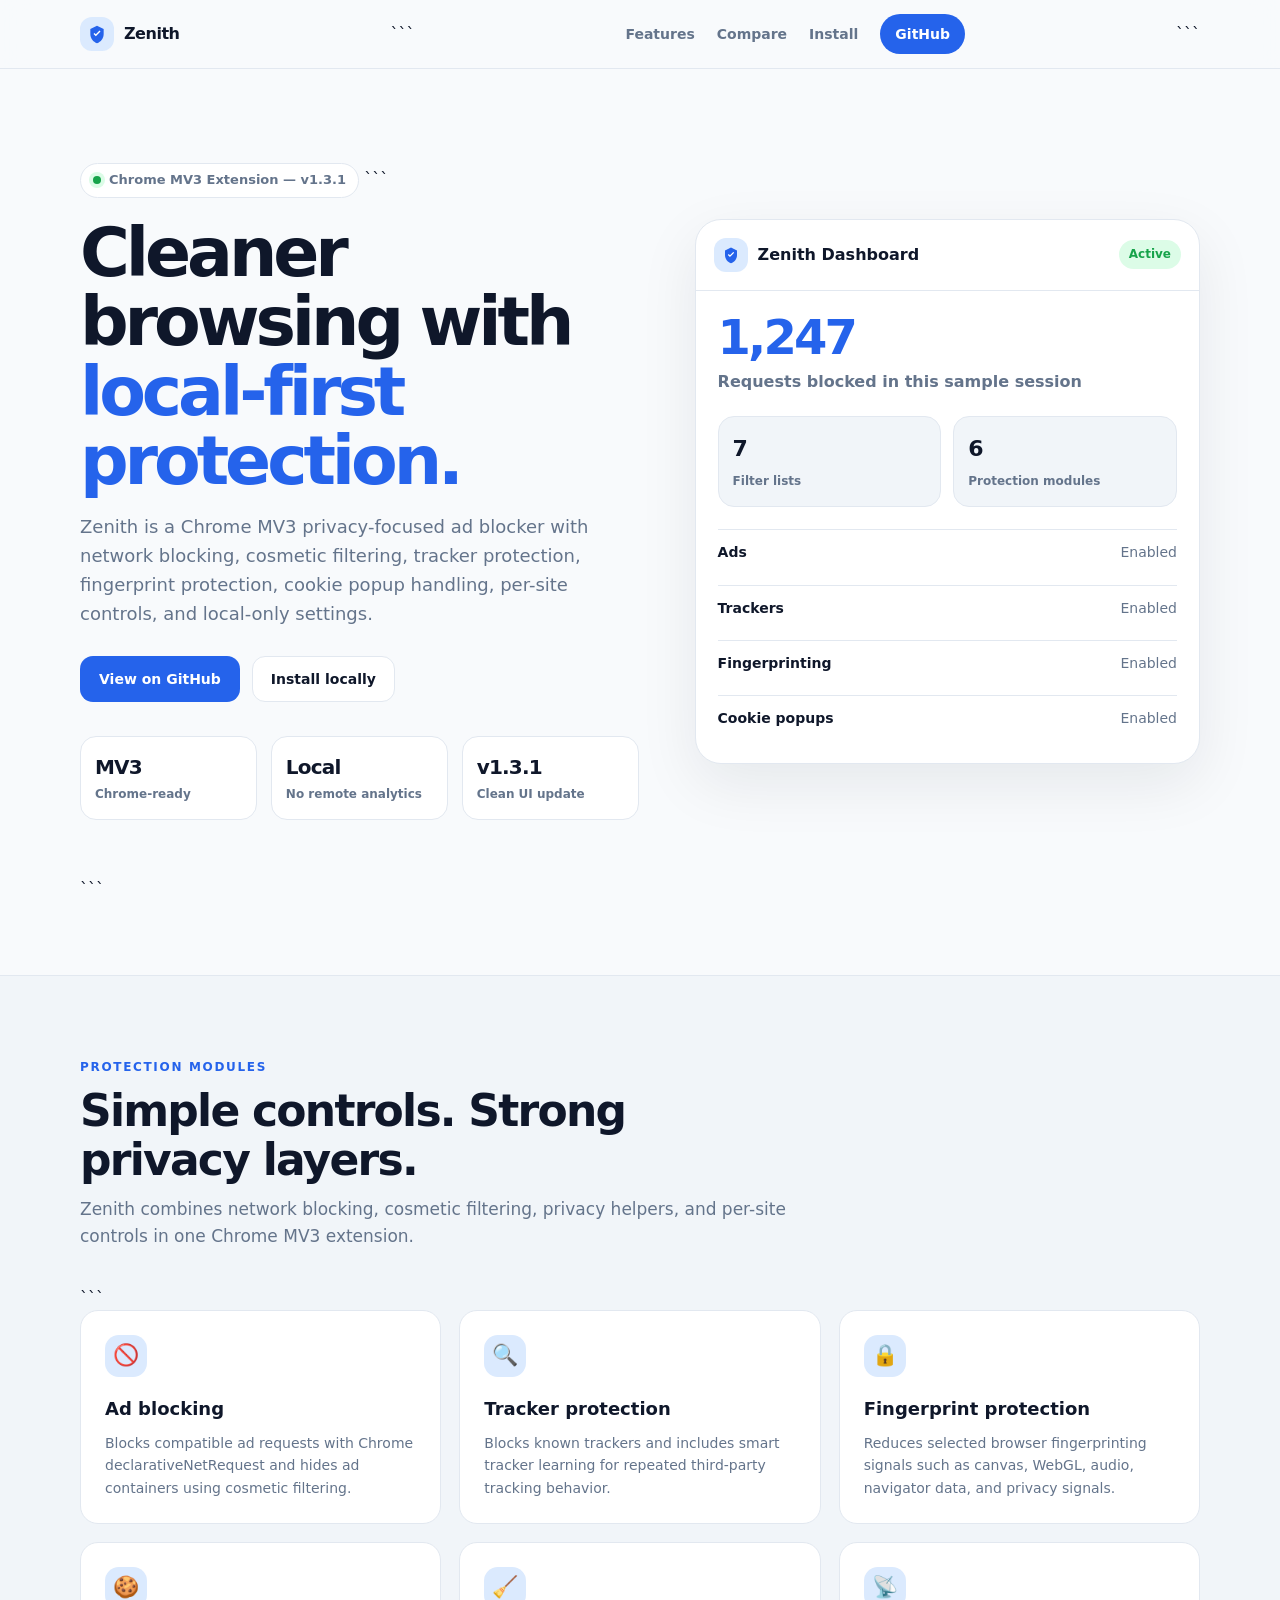
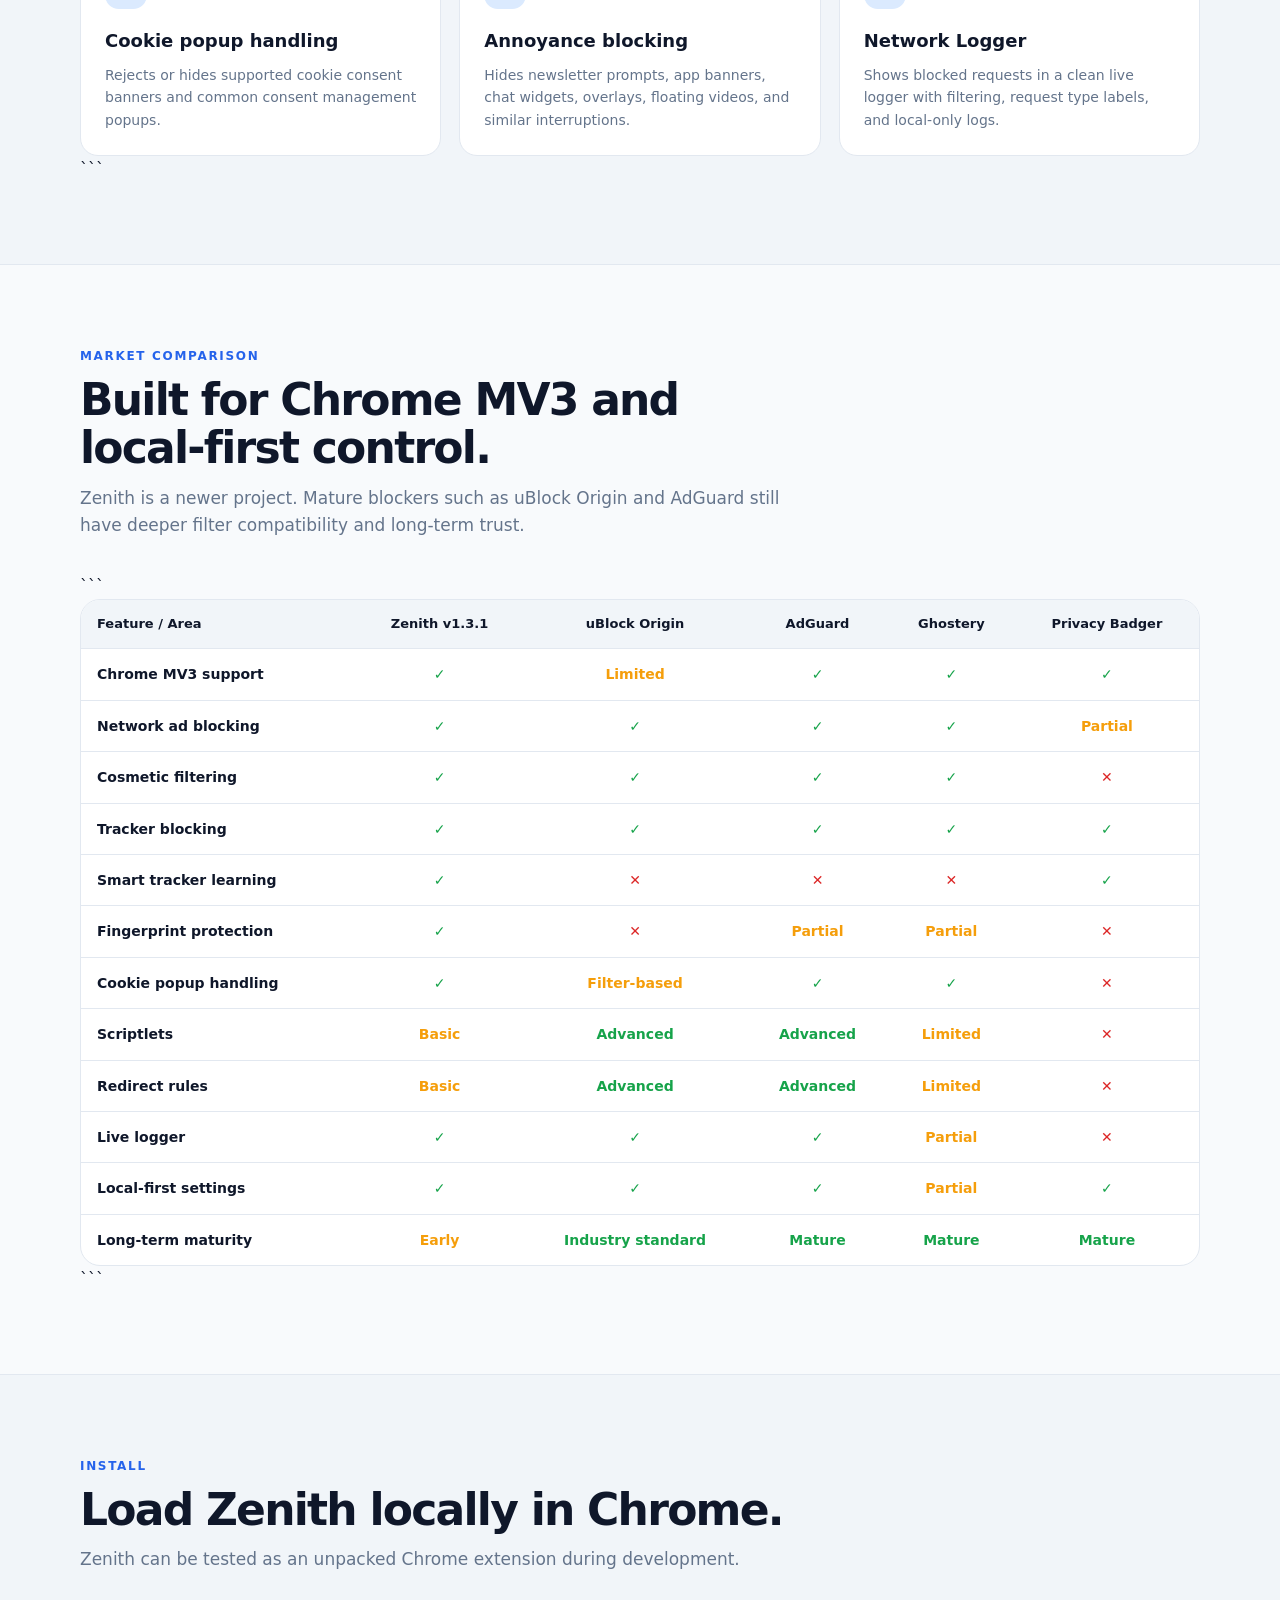
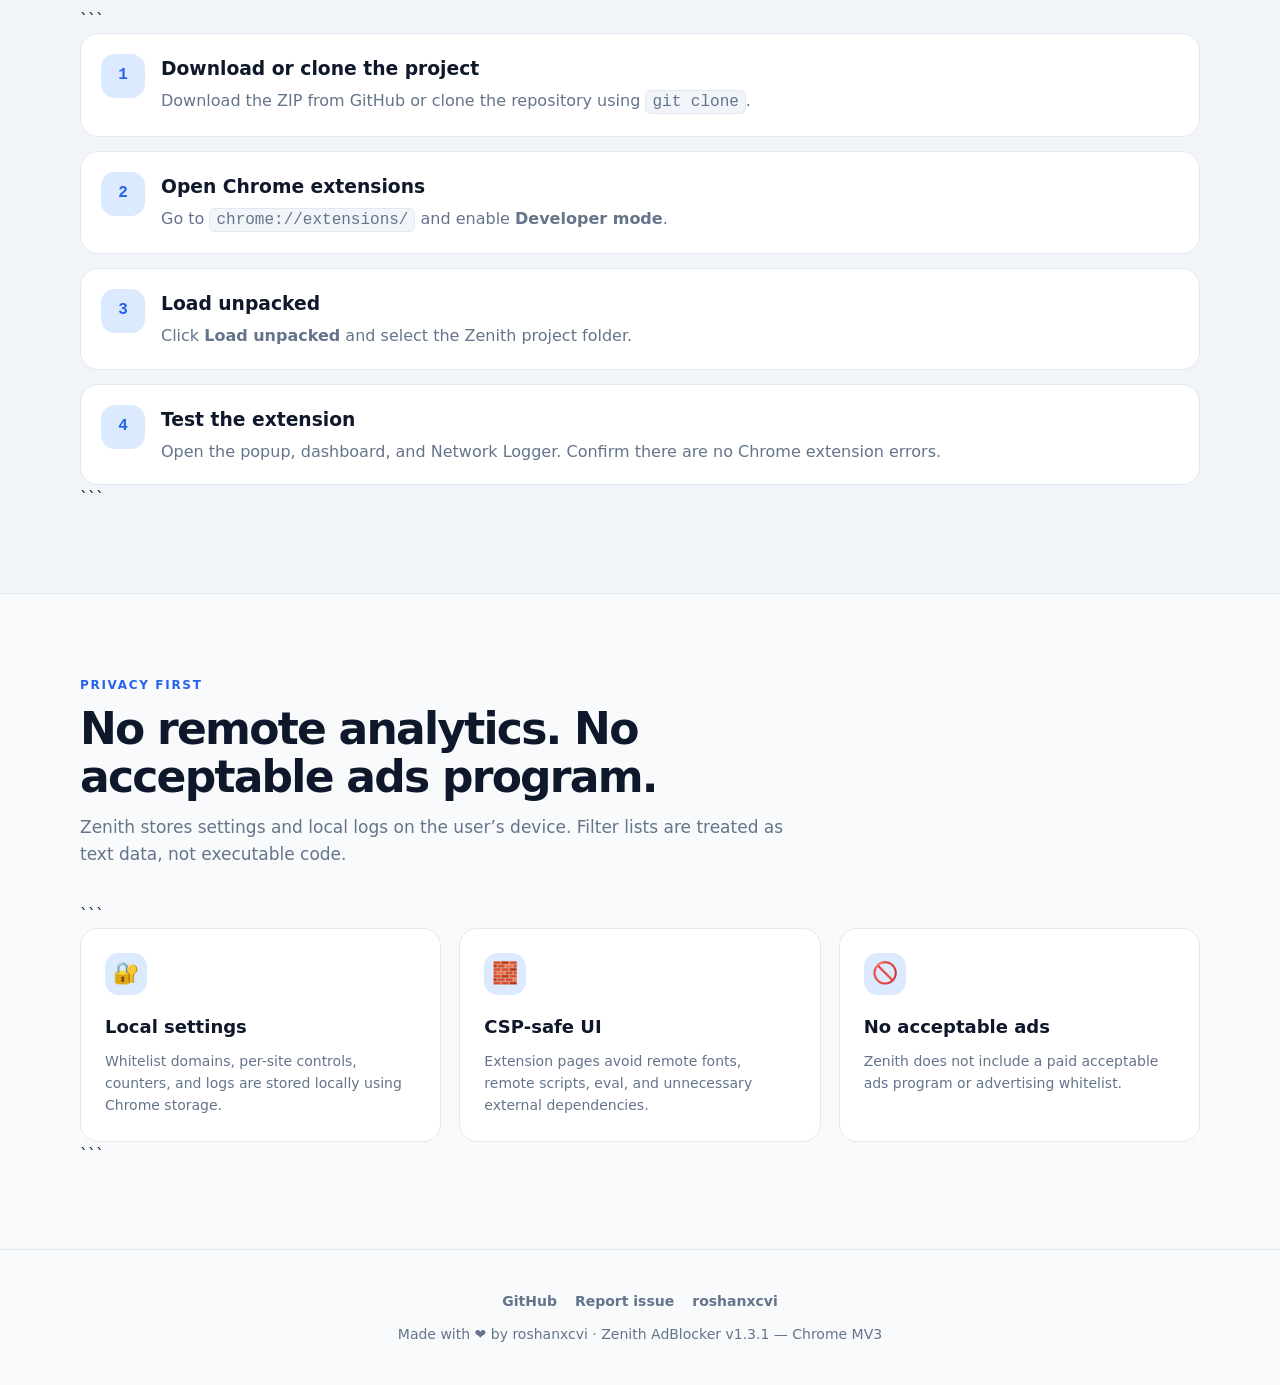
==== commit e82ec4b7: "Update print statement from 'Hello' to 'Goodbye'" ====
--- a/index.html
+++ b/index.html
@@ -1,271 +1,896 @@
 <!DOCTYPE html>
+
 <html lang="en">
 <head>
 <meta charset="UTF-8">
 <meta name="viewport" content="width=device-width,initial-scale=1.0">
-<title>Zenith AdBlocker — The Ultimate Chrome Ad Blocker</title>
-<meta name="description" content="Block ads, trackers, fingerprinting, crypto miners & cookie popups in Chrome. Zero acceptable ads. By roshanxcvi.">
-<link rel="preconnect" href="https://fonts.googleapis.com">
-<link href="https://fonts.googleapis.com/css2?family=Sora:wght@300;400;500;600;700;800&family=Fira+Code:wght@400;500&display=swap" rel="stylesheet">
+<title>Zenith AdBlocker — Chrome MV3 Privacy Guard</title>
+<meta name="description" content="Zenith AdBlocker is a Chrome MV3 privacy-focused ad blocker with network blocking, cosmetic filtering, tracker protection, fingerprint protection, cookie popup handling, and local-only settings.">
+
 <style>
-:root{--bg:#050810;--bg2:#0a1120;--bg3:#0f1830;--border:#152040;--border2:#1e3060;--text:#e4ecf8;--text2:#7e94b8;--text3:#3e526e;--green:#00e676;--green2:#00c853;--gdim:rgba(0,230,118,.07);--gmid:rgba(0,230,118,.16);--red:#ff5252;--blue:#40c4ff;--purple:#a78bfa;--orange:#fb923c;--cyan:#22d3ee;--pink:#f472b6;--font:'Sora',sans-serif;--mono:'Fira Code',monospace}
-*,*::before,*::after{margin:0;padding:0;box-sizing:border-box}
-html{scroll-behavior:smooth}
-body{background:var(--bg);color:var(--text);font-family:var(--font);overflow-x:hidden}
-a{color:var(--green);text-decoration:none}
-.wrap{max-width:1140px;margin:0 auto;padding:0 24px}
-.fade{opacity:0;transform:translateY(30px);transition:opacity .7s,transform .7s}.fade.v{opacity:1;transform:translateY(0)}
-section{padding:90px 0}
-
-/* ══ NAV ══ */
-nav{position:fixed;top:0;left:0;right:0;z-index:999;padding:12px 0;background:rgba(5,8,16,.88);backdrop-filter:blur(16px);border-bottom:1px solid rgba(21,32,64,.5)}
-nav .wrap{display:flex;justify-content:space-between;align-items:center}
-.n-logo{display:flex;align-items:center;gap:9px;font-size:17px;font-weight:700;letter-spacing:-.3px}
-.n-links{display:flex;gap:24px;align-items:center}
-.n-links a{color:var(--text2);font-size:13px;font-weight:500;transition:color .2s}.n-links a:hover{color:var(--green)}
-.n-cta{background:linear-gradient(135deg,var(--green),var(--green2));color:var(--bg)!important;font-weight:700;padding:7px 18px;border-radius:7px;font-size:12px;transition:transform .2s,box-shadow .2s}
-.n-cta:hover{transform:translateY(-1px);box-shadow:0 4px 16px rgba(0,230,118,.25)}
-
-/* ══ HERO ══ */
-.hero{min-height:100vh;display:flex;align-items:center;padding-top:80px;position:relative;overflow:hidden}
-.hero::before{content:'';position:absolute;top:-300px;left:50%;transform:translateX(-50%);width:900px;height:900px;background:radial-gradient(circle,rgba(0,230,118,.04) 0%,transparent 65%);pointer-events:none}
-.hero::after{content:'';position:absolute;inset:0;background-image:linear-gradient(rgba(21,32,64,.08) 1px,transparent 1px),linear-gradient(90deg,rgba(21,32,64,.08) 1px,transparent 1px);background-size:60px 60px;mask:radial-gradient(ellipse 50% 50% at 50% 40%,black 10%,transparent 70%);pointer-events:none}
-.hero-inner{display:grid;grid-template-columns:1fr 1fr;gap:60px;align-items:center;position:relative;z-index:1}
-.hero-text{max-width:500px}
-.hero-badge{display:inline-flex;align-items:center;gap:6px;background:var(--gdim);border:1px solid rgba(0,230,118,.15);border-radius:20px;padding:4px 14px;font-size:11px;color:var(--green);font-weight:600;margin-bottom:20px}
-.hero-badge .dot{width:6px;height:6px;border-radius:50%;background:var(--green);animation:pulse 2s infinite}
-@keyframes pulse{0%,100%{opacity:1}50%{opacity:.3}}
-.hero h1{font-size:clamp(36px,5vw,52px);font-weight:800;letter-spacing:-1.5px;line-height:1.08;margin-bottom:14px}
-.hero h1 .hl{color:var(--green)}
-.hero-p{font-size:17px;color:var(--text2);line-height:1.6;margin-bottom:10px;max-width:420px}
-.hero-by{font-size:13px;color:var(--text3);margin-bottom:28px}.hero-by b{color:var(--green)}
-.hero-btn{display:inline-flex;align-items:center;gap:8px;background:linear-gradient(135deg,var(--green),var(--green2));color:var(--bg);font-weight:700;padding:14px 30px;border-radius:11px;font-size:15px;transition:transform .2s,box-shadow .2s;cursor:pointer}
-.hero-btn:hover{transform:translateY(-2px);box-shadow:0 8px 28px rgba(0,230,118,.25);color:var(--bg)}
-.hero-stats{display:flex;gap:32px;margin-top:36px;padding-top:24px;border-top:1px solid var(--border)}
-.hs{text-align:left}.hs-v{font-size:24px;font-weight:800;font-family:var(--mono);color:var(--green)}.hs-l{font-size:10px;color:var(--text3);text-transform:uppercase;letter-spacing:.8px;margin-top:2px}
-.hero-visual{display:flex;justify-content:center;align-items:center;position:relative}
-.hero-visual svg{border-radius:14px;box-shadow:0 20px 60px rgba(0,0,0,.5),0 0 40px rgba(0,230,118,.06);border:1px solid var(--border)}
-
-/* ══ FEATURES ══ */
-.sec-label{font-family:var(--mono);font-size:11px;font-weight:600;color:var(--green);text-transform:uppercase;letter-spacing:2px;margin-bottom:10px}
-.sec-title{font-size:clamp(26px,4vw,38px);font-weight:800;letter-spacing:-.8px;margin-bottom:14px;line-height:1.12}
-.sec-desc{font-size:16px;color:var(--text2);max-width:500px;line-height:1.6}
-.feat-grid{display:grid;grid-template-columns:repeat(3,1fr);gap:16px;margin-top:40px}
-.fc{background:var(--bg2);border:1px solid var(--border);border-radius:14px;padding:24px 20px;position:relative;overflow:hidden;transition:border-color .3s,transform .3s}
-.fc:hover{border-color:var(--border2);transform:translateY(-3px)}
-.fc::before{content:'';position:absolute;top:0;left:0;right:0;height:2px;opacity:0;transition:opacity .3s}.fc:hover::before{opacity:1}
-.fc:nth-child(1)::before{background:var(--red)}.fc:nth-child(2)::before{background:var(--green)}.fc:nth-child(3)::before{background:var(--blue)}
-.fc:nth-child(4)::before{background:var(--purple)}.fc:nth-child(5)::before{background:var(--orange)}.fc:nth-child(6)::before{background:var(--cyan)}
-.fc-i{font-size:24px;margin-bottom:12px}
-.fc h3{font-size:16px;font-weight:700;margin-bottom:6px}
-.fc p{font-size:13px;color:var(--text2);line-height:1.6}
-
-/* ══ ADVANCED FEATURES (4 cards) ══ */
-.adv-grid{display:grid;grid-template-columns:repeat(2,1fr);gap:18px;margin-top:40px}
-.adv-card{background:var(--bg2);border:1px solid var(--border);border-radius:14px;padding:26px 24px;position:relative;overflow:hidden;transition:border-color .3s,transform .3s}
-.adv-card:hover{border-color:var(--border2);transform:translateY(-3px)}
-.adv-card::before{content:'';position:absolute;top:0;left:0;right:0;height:2px;opacity:0;transition:opacity .3s}.adv-card:hover::before{opacity:1}
-.adv-card:nth-child(1)::before{background:var(--cyan)}.adv-card:nth-child(2)::before{background:var(--pink)}
-.adv-card:nth-child(3)::before{background:var(--orange)}.adv-card:nth-child(4)::before{background:var(--purple)}
-.adv-tag{display:inline-block;font-family:var(--mono);font-size:10px;font-weight:600;padding:2px 8px;border-radius:4px;background:var(--gdim);color:var(--green);letter-spacing:.5px;margin-bottom:10px;text-transform:uppercase}
-.adv-card h3{font-size:18px;font-weight:700;margin-bottom:8px}
-.adv-card p{font-size:13px;color:var(--text2);line-height:1.6;margin-bottom:10px}
-.adv-card code{font-family:var(--mono);font-size:11px;background:var(--bg3);padding:3px 8px;border-radius:4px;color:var(--green);display:inline-block}
-
-/* ══ COMPARE ══ */
-table{width:100%;border-collapse:collapse;margin-top:36px;font-size:13px}
-th{padding:12px 14px;text-align:center;font-weight:700;background:var(--bg3);border-bottom:2px solid var(--border)}
-th:first-child{text-align:left;width:200px}
-th.z{color:var(--green)}
-td{padding:10px 14px;text-align:center;border-bottom:1px solid var(--border)}
-td:first-child{text-align:left;font-weight:500}
-tr:hover td{background:rgba(0,230,118,.02)}
-.ck{color:var(--green);font-weight:700;font-size:15px}
-.cx{color:var(--red);font-size:13px}
-.cw{color:var(--orange);font-size:13px}
-tr.new td:first-child::after{content:'NEW';font-family:var(--mono);font-size:9px;background:var(--green);color:var(--bg);padding:1px 6px;border-radius:3px;margin-left:8px;font-weight:700;letter-spacing:.5px;vertical-align:middle}
-
-/* ══ HOW ══ */
-.steps{margin-top:40px;counter-reset:step}
-.st{display:flex;gap:20px;padding:20px 0;border-bottom:1px solid var(--border)}
-.st-n{width:42px;height:42px;flex-shrink:0;background:var(--gdim);border:1px solid rgba(0,230,118,.15);border-radius:10px;display:flex;align-items:center;justify-content:center;font-family:var(--mono);font-size:16px;font-weight:700;color:var(--green)}
-.st-c h3{font-size:15px;font-weight:700;margin-bottom:3px}
-.st-c p{font-size:13px;color:var(--text2);line-height:1.5}
-.st-c code{font-family:var(--mono);font-size:11px;background:var(--bg3);padding:2px 7px;border-radius:3px;color:var(--green)}
-
-/* ══ CTA ══ */
-.cta{text-align:center;position:relative;padding:100px 0}
-.cta::before{content:'';position:absolute;top:50%;left:50%;transform:translate(-50%,-50%);width:500px;height:500px;background:radial-gradient(circle,rgba(0,230,118,.04),transparent 70%)}
-.cta-t{font-size:clamp(28px,5vw,44px);font-weight:800;letter-spacing:-1px;margin-bottom:10px;position:relative}
-.cta-s{font-size:17px;color:var(--text2);margin-bottom:28px;position:relative}
-
-/* ══ FOOTER ══ */
-footer{padding:32px 0;border-top:1px solid var(--border);text-align:center;color:var(--text3);font-size:12px}
-.fl{display:flex;justify-content:center;gap:20px;margin-bottom:10px;flex-wrap:wrap}.fl a{color:var(--text2);font-size:12px}
-
-/* ══ RESPONSIVE ══ */
-@media(max-width:900px){.hero-inner{grid-template-columns:1fr;text-align:center}.hero-text{max-width:100%}.hero-p{margin:0 auto 10px}.hero-stats{justify-content:center}.hero-visual{margin-top:32px}.feat-grid,.adv-grid{grid-template-columns:1fr}table{font-size:11px}th,td{padding:7px 5px}}
-@media(max-width:480px){.hero-stats{flex-wrap:wrap;gap:16px}.n-links a:not(.n-cta){display:none}}
+:root {
+  --bg: #f8fafc;
+  --surface: #ffffff;
+  --surface-soft: #f1f5f9;
+  --border: #e2e8f0;
+  --text: #0f172a;
+  --text-muted: #64748b;
+  --text-soft: #94a3b8;
+  --primary: #2563eb;
+  --primary-hover: #1d4ed8;
+  --primary-soft: #dbeafe;
+  --success: #16a34a;
+  --success-soft: #dcfce7;
+  --warning: #f59e0b;
+  --danger: #dc2626;
+  --radius: 18px;
+  --shadow: 0 20px 60px rgba(15,23,42,.08);
+  --font: system-ui, -apple-system, BlinkMacSystemFont, "Segoe UI", sans-serif;
+  --mono: ui-monospace, SFMono-Regular, Menlo, Monaco, Consolas, "Liberation Mono", monospace;
+}
+
+@media (prefers-color-scheme: dark) {
+  :root {
+    --bg: #0f172a;
+    --surface: #111827;
+    --surface-soft: #1e293b;
+    --border: #334155;
+    --text: #f8fafc;
+    --text-muted: #94a3b8;
+    --text-soft: #64748b;
+    --primary: #60a5fa;
+    --primary-hover: #93c5fd;
+    --primary-soft: rgba(96,165,250,.14);
+    --success-soft: rgba(22,163,74,.16);
+    --shadow: none;
+  }
+}
+
+* {
+  box-sizing: border-box;
+  margin: 0;
+  padding: 0;
+}
+
+html {
+  scroll-behavior: smooth;
+}
+
+body {
+  font-family: var(--font);
+  background: var(--bg);
+  color: var(--text);
+  line-height: 1.6;
+  overflow-x: hidden;
+}
+
+a {
+  color: inherit;
+  text-decoration: none;
+}
+
+.wrap {
+  width: min(1120px, calc(100% - 40px));
+  margin: 0 auto;
+}
+
+.nav {
+  position: sticky;
+  top: 0;
+  z-index: 20;
+  background: color-mix(in srgb, var(--bg) 88%, transparent);
+  backdrop-filter: blur(14px);
+  border-bottom: 1px solid var(--border);
+}
+
+.nav-inner {
+  height: 68px;
+  display: flex;
+  align-items: center;
+  justify-content: space-between;
+}
+
+.brand {
+  display: flex;
+  align-items: center;
+  gap: 10px;
+  font-weight: 800;
+  letter-spacing: -0.03em;
+}
+
+.brand-mark {
+  width: 34px;
+  height: 34px;
+  border-radius: 12px;
+  display: grid;
+  place-items: center;
+  background: var(--primary-soft);
+  color: var(--primary);
+}
+
+.nav-links {
+  display: flex;
+  align-items: center;
+  gap: 22px;
+  color: var(--text-muted);
+  font-size: 14px;
+  font-weight: 600;
+}
+
+.nav-links a:hover {
+  color: var(--text);
+}
+
+.nav-cta {
+  padding: 9px 15px;
+  border-radius: 999px;
+  background: var(--primary);
+  color: white !important;
+}
+
+.nav-cta:hover {
+  background: var(--primary-hover);
+}
+
+.hero {
+  padding: 94px 0 74px;
+}
+
+.hero-grid {
+  display: grid;
+  grid-template-columns: 1.05fr .95fr;
+  gap: 56px;
+  align-items: center;
+}
+
+.badge {
+  display: inline-flex;
+  align-items: center;
+  gap: 8px;
+  margin-bottom: 20px;
+  padding: 6px 12px;
+  border: 1px solid var(--border);
+  border-radius: 999px;
+  color: var(--text-muted);
+  background: var(--surface);
+  font-size: 13px;
+  font-weight: 700;
+}
+
+.badge-dot {
+  width: 8px;
+  height: 8px;
+  border-radius: 999px;
+  background: var(--success);
+  box-shadow: 0 0 0 4px var(--success-soft);
+}
+
+.hero h1 {
+  max-width: 700px;
+  font-size: clamp(40px, 6vw, 68px);
+  line-height: 1.02;
+  letter-spacing: -0.06em;
+  margin-bottom: 18px;
+}
+
+.hero h1 span {
+  color: var(--primary);
+}
+
+.hero-text {
+  max-width: 620px;
+  color: var(--text-muted);
+  font-size: 18px;
+  margin-bottom: 28px;
+}
+
+.hero-actions {
+  display: flex;
+  flex-wrap: wrap;
+  gap: 12px;
+  margin-bottom: 34px;
+}
+
+.btn {
+  display: inline-flex;
+  align-items: center;
+  justify-content: center;
+  min-height: 46px;
+  padding: 0 18px;
+  border-radius: 13px;
+  border: 1px solid transparent;
+  font-weight: 800;
+  font-size: 14px;
+  cursor: pointer;
+}
+
+.btn-primary {
+  background: var(--primary);
+  color: white;
+}
+
+.btn-primary:hover {
+  background: var(--primary-hover);
+}
+
+.btn-secondary {
+  background: var(--surface);
+  border-color: var(--border);
+  color: var(--text);
+}
+
+.btn-secondary:hover {
+  background: var(--surface-soft);
+}
+
+.hero-points {
+  display: grid;
+  grid-template-columns: repeat(3, minmax(0, 1fr));
+  gap: 14px;
+  max-width: 620px;
+}
+
+.point {
+  padding: 14px;
+  border: 1px solid var(--border);
+  border-radius: 16px;
+  background: var(--surface);
+}
+
+.point strong {
+  display: block;
+  font-size: 20px;
+  letter-spacing: -0.04em;
+}
+
+.point span {
+  display: block;
+  margin-top: 2px;
+  color: var(--text-muted);
+  font-size: 12px;
+  font-weight: 700;
+}
+
+.product-card {
+  background: var(--surface);
+  border: 1px solid var(--border);
+  border-radius: 26px;
+  box-shadow: var(--shadow);
+  overflow: hidden;
+}
+
+.product-head {
+  display: flex;
+  align-items: center;
+  justify-content: space-between;
+  padding: 18px;
+  border-bottom: 1px solid var(--border);
+}
+
+.product-title {
+  display: flex;
+  align-items: center;
+  gap: 10px;
+  font-weight: 800;
+}
+
+.pill {
+  padding: 5px 10px;
+  border-radius: 999px;
+  background: var(--success-soft);
+  color: var(--success);
+  font-size: 12px;
+  font-weight: 800;
+}
+
+.product-body {
+  padding: 22px;
+}
+
+.big-number {
+  font-size: 48px;
+  line-height: 1;
+  font-weight: 900;
+  letter-spacing: -0.06em;
+  color: var(--primary);
+}
+
+.big-label {
+  margin-top: 8px;
+  color: var(--text-muted);
+  font-weight: 700;
+}
+
+.mini-grid {
+  display: grid;
+  grid-template-columns: 1fr 1fr;
+  gap: 12px;
+  margin-top: 22px;
+}
+
+.mini-card {
+  padding: 14px;
+  border: 1px solid var(--border);
+  border-radius: 16px;
+  background: var(--surface-soft);
+}
+
+.mini-card strong {
+  display: block;
+  font-size: 22px;
+}
+
+.mini-card span {
+  color: var(--text-muted);
+  font-size: 12px;
+  font-weight: 700;
+}
+
+.module-list {
+  margin-top: 22px;
+  display: grid;
+  gap: 10px;
+}
+
+.module-row {
+  display: flex;
+  justify-content: space-between;
+  gap: 14px;
+  padding: 11px 0;
+  border-top: 1px solid var(--border);
+  font-size: 14px;
+}
+
+.module-row span {
+  color: var(--text-muted);
+}
+
+.section {
+  padding: 82px 0;
+}
+
+.section-muted {
+  background: var(--surface-soft);
+  border-top: 1px solid var(--border);
+  border-bottom: 1px solid var(--border);
+}
+
+.section-head {
+  max-width: 720px;
+  margin-bottom: 34px;
+}
+
+.label {
+  color: var(--primary);
+  font-size: 12px;
+  font-weight: 900;
+  letter-spacing: .14em;
+  text-transform: uppercase;
+  margin-bottom: 10px;
+}
+
+.section h2 {
+  font-size: clamp(30px, 4vw, 44px);
+  line-height: 1.1;
+  letter-spacing: -0.04em;
+  margin-bottom: 12px;
+}
+
+.section-desc {
+  color: var(--text-muted);
+  font-size: 17px;
+}
+
+.features {
+  display: grid;
+  grid-template-columns: repeat(3, 1fr);
+  gap: 18px;
+}
+
+.card {
+  padding: 24px;
+  border: 1px solid var(--border);
+  border-radius: var(--radius);
+  background: var(--surface);
+}
+
+.card-icon {
+  width: 42px;
+  height: 42px;
+  display: grid;
+  place-items: center;
+  margin-bottom: 18px;
+  border-radius: 14px;
+  background: var(--primary-soft);
+  color: var(--primary);
+  font-size: 21px;
+}
+
+.card h3 {
+  font-size: 18px;
+  margin-bottom: 8px;
+}
+
+.card p {
+  color: var(--text-muted);
+  font-size: 14px;
+}
+
+.comparison-wrap {
+  overflow-x: auto;
+  border: 1px solid var(--border);
+  border-radius: 20px;
+  background: var(--surface);
+}
+
+table {
+  width: 100%;
+  border-collapse: collapse;
+  min-width: 840px;
+}
+
+th,
+td {
+  padding: 14px 16px;
+  border-bottom: 1px solid var(--border);
+  text-align: center;
+  font-size: 14px;
+}
+
+th {
+  background: var(--surface-soft);
+  font-size: 13px;
+}
+
+td:first-child,
+th:first-child {
+  text-align: left;
+  font-weight: 700;
+}
+
+tr:last-child td {
+  border-bottom: 0;
+}
+
+.yes {
+  color: var(--success);
+  font-weight: 900;
+}
+
+.no {
+  color: var(--danger);
+  font-weight: 900;
+}
+
+.warn {
+  color: var(--warning);
+  font-weight: 900;
+}
+
+.steps {
+  display: grid;
+  gap: 14px;
+}
+
+.step {
+  display: grid;
+  grid-template-columns: 44px 1fr;
+  gap: 16px;
+  align-items: start;
+  padding: 20px;
+  border: 1px solid var(--border);
+  border-radius: 18px;
+  background: var(--surface);
+}
+
+.step-num {
+  width: 44px;
+  height: 44px;
+  display: grid;
+  place-items: center;
+  border-radius: 14px;
+  background: var(--primary-soft);
+  color: var(--primary);
+  font-family: var(--mono);
+  font-weight: 900;
+}
+
+.step h3 {
+  margin-bottom: 4px;
+}
+
+.step p {
+  color: var(--text-muted);
+}
+
+code {
+  font-family: var(--mono);
+  padding: 2px 6px;
+  border-radius: 6px;
+  background: var(--surface-soft);
+  border: 1px solid var(--border);
+}
+
+.footer {
+  padding: 40px 0;
+  border-top: 1px solid var(--border);
+  color: var(--text-muted);
+  text-align: center;
+  font-size: 14px;
+}
+
+.footer-links {
+  display: flex;
+  justify-content: center;
+  gap: 18px;
+  flex-wrap: wrap;
+  margin-bottom: 10px;
+}
+
+.footer-links a {
+  font-weight: 700;
+}
+
+.fade {
+  opacity: 0;
+  transform: translateY(18px);
+  transition: opacity .5s ease, transform .5s ease;
+}
+
+.fade.visible {
+  opacity: 1;
+  transform: translateY(0);
+}
+
+@media (max-width: 900px) {
+  .hero-grid {
+    grid-template-columns: 1fr;
+  }
+
+  .features {
+    grid-template-columns: 1fr 1fr;
+  }
+}
+
+@media (max-width: 640px) {
+  .nav-links a:not(.nav-cta) {
+    display: none;
+  }
+
+  .hero {
+    padding-top: 62px;
+  }
+
+  .hero-points,
+  .features {
+    grid-template-columns: 1fr;
+  }
+
+  .wrap {
+    width: min(100% - 28px, 1120px);
+  }
+}
+
+@media (prefers-reduced-motion: reduce) {
+  * {
+    animation: none !important;
+    transition: none !important;
+  }
+}
 </style>
+
 </head>
+
 <body>
-
-<nav><div class="wrap">
-<div class="n-logo"><svg width="22" height="22" viewBox="0 0 24 24" fill="none"><path d="M12 2L3 7v6c0 5.55 3.84 10.74 9 12 5.16-1.26 9-6.45 9-12V7l-9-5z" fill="#00e676"/><path d="M10 15.5l-3.5-3.5 1.41-1.41L10 12.67l5.59-5.59L17 8.5l-7 7z" fill="#050810"/></svg>Zenith</div>
-<div class="n-links"><a href="#features">Features</a><a href="#advanced">Advanced</a><a href="#compare">Compare</a><a href="#install">Install</a><a href="https://github.com/roshanxcvi/zenith-adblocker-chrome" class="n-cta">GitHub</a></div>
-</div></nav>
-
-<section class="hero"><div class="wrap"><div class="hero-inner">
-<div class="hero-text">
-<div class="hero-badge"><span class="dot"></span>Chrome Extension — <v1 class="3 1">1.3.1</v1></div>
-<h1>Block Everything.<br><span class="hl">Trust Nothing.</span></h1>
-<p class="hero-p">The ultimate Chrome ad blocker. Combines the best of uBlock Origin, Ghostery, Privacy Badger & AdBlock Plus — in one extension.</p>
-<p class="hero-by">Developed by <b>roshanxcvi</b></p>
-<a href="https://github.com/roshanxcvi/zenith-adblocker-chrome" class="hero-btn"><svg width="18" height="18" viewBox="0 0 24 24" fill="currentColor"><path d="M12 0c-6.626 0-12 5.373-12 12 0 5.302 3.438 9.8 8.207 11.387.599.111.793-.261.793-.577v-2.234c-3.338.726-4.033-1.416-4.033-1.416-.546-1.387-1.333-1.756-1.333-1.756-1.089-.745.083-.729.083-.729 1.205.084 1.839 1.237 1.839 1.237 1.07 1.834 2.807 1.304 3.492.997.107-.775.418-1.305.762-1.604-2.665-.305-5.467-1.334-5.467-5.93１ 0-１．３１１．４６９-２．３８１ １．２３６-３．２２１-.１２４-.３０３-.５３５-１．５２４．１１７-３．１７６ ０ ０ １．００８-.３２２ ３．３０１ １．２３．９５７-.２６６ １．９８３-.３９９ ３．００３-.４０４ １．０２．００５ ２．０４７．１３８ ３．００６．４０４ ２．２９１-１．５５２ ３．２９７-１．２３ ３．２９７-１．２３．６５３ １．６５３．２４２ ２．８７４．１１８ ３．１７６．７７．８４ １．２３５ １．９₁₁ ₁₂₃₅₃₂₂₁₀₀₉₋₂₈₀₇₊₅₆₂₄₋₅₄₇₉₊₅₉₂₁₀₀₀₋₁₂₀₀₋₁₂
-<div class="hs"><div class="hs-v">100K+</div><div class="hs-l">Filter Rules</div></div>
-<div class="hs"><div class="hs-v">10</div><div class="hs-l">Protection Modules</div></div>
-<div class="hs"><div class="hs-v">7</div><div class="hs-l">Filter Lists</div></div>
-<div class="hs"><div class="hs-v">$0</div><div class="hs-l">Forever</div></div>
-</div></div>
-<div class="hero-visual">
-<svg width="340" height="430" viewBox="0 0 340 430" xmlns="http://www.w3.org/2000/svg">
-<rect width="340" height="430" fill="#0d1117"/>
-<rect x="0" y="0" width="340" height="3" fill="url(#g1)"/>
-<defs><linearGradient id="g1" x1="0" y1="0" x2="1" y2="0"><stop offset="0%" stop-color="#00e676"/><stop offset="100%" stop-color="#00c853"/></linearGradient></defs>
-<text x="20" y="35" fill="#f0f6fc" font-family="Sora" font-size="18" font-weight="700">🛡️ Zenith</text>
-<rect x="280" y="22" width="44" height="22" rx="11" fill="#00e676"/>
-<circle cx="313" cy="33" r="8" fill="#fff"/>
-<rect x="20" y="65" width="300" height="100" rx="10" fill="#161b22" stroke="#30363d"/>
-<text x="170" y="115" fill="#00e676" font-family="Sora" font-size="38" font-weight="800" text-anchor="middle">1,247</text>
-<text x="170" y="135" fill="#c9d1d9" font-family="Sora" font-size="12" text-anchor="middle">BLOCKED THIS SESSION</text>
-<text x="170" y="155" fill="#8b949e" font-family="Fira Code" font-size="11" text-anchor="middle">Lifetime: 48,392</text>
-<g transform="translate(20,180)">
-<rect width="58" height="22" rx="4" fill="rgba(0,230,118,0.12)" stroke="rgba(0,230,118,0.4)"/>
-<text x="29" y="15" fill="#00e676" font-family="Sora" font-size="10" font-weight="700" text-anchor="middle">ADS</text>
-<rect x="62" width="78" height="22" rx="4" fill="rgba(0,230,118,0.12)" stroke="rgba(0,230,118,0.4)"/>
-<text x="101" y="15" fill="#00e676" font-family="Sora" font-size="10" font-weight="700" text-anchor="middle">TRACKERS</text>
-<rect x="144" width="62" height="22" rx="4" fill="rgba(0,230,118,0.12)" stroke="rgba(0,230,118,0.4)"/>
-<text x="175" y="15" fill="#00e676" font-family="Sora" font-size="10" font-weight="700" text-anchor="middle">COOKIES</text>
-<rect x="210" width="80" height="22" rx="4" fill="rgba(0,230,118,0.12)" stroke="rgba(0,230,118,0.4)"/>
-<text x="250" y="15" fill="#00e676" font-family="Sora" font-size="10" font-weight="700" text-anchor="middle">FINGERPRINT</text>
-</g>
-<text x="20" y="240" fill="#c9d1d9" font-family="Sora" font-size="11" font-weight="700" letter-spacing="1">TOP BLOCKED DOMAINS</text>
-<g font-family="Fira Code" font-size="11">
-<rect x="20" y="252" width="300" height="32" rx="6" fill="#161b22"/>
-<text x="30" y="272" fill="#f0f6fc">doubleclick.net</text>
-<text x="305" y="272" fill="#ff5252" text-anchor="end" font-weight="700">312</text>
-<rect x="20" y="290" width="300" height="32" rx="6" fill="#161b22"/>
-<text x="30" y="310" fill="#f0f6fc">googletagmanager.com</text>
-<text x="305" y="310" fill="#ff5252" text-anchor="end" font-weight="700">198</text>
-<rect x="20" y="328" width="300" height="32" rx="6" fill="#161b22"/>
-<text x="30" y="348" fill="#f0f6fc">facebook.com/tr</text>
-<text x="305" y="348" fill="#ff5252" text-anchor="end" font-weight="700">147</text>
-<rect x="20" y="366" width="300" height="32" rx="6" fill="#161b22"/>
-<text x="30" y="386" fill="#f0f6fc">scorecardresearch.com</text>
-<text x="305" y="386" fill="#ff5252" text-anchor="end" font-weight="700">89</text>
-</g>
-</svg>
+<nav class="nav">
+  <div class="wrap nav-inner">
+    <a class="brand" href="#top" aria-label="Zenith home">
+      <span class="brand-mark">
+        <svg width="20" height="20" viewBox="0 0 24 24" fill="none">
+          <path d="M12 2L4 6v6c0 5 3.4 9.7 8 11 4.6-1.3 8-6 8-11V6l-8-4Z" fill="currentColor"/>
+          <path d="M10.6 14.8 7.8 12l1.2-1.2 1.6 1.6 4.4-4.5 1.2 1.2-5.6 5.7Z" fill="white"/>
+        </svg>
+      </span>
+      Zenith
+    </a>
+
+```
+<div class="nav-links">
+  <a href="#features">Features</a>
+  <a href="#compare">Compare</a>
+  <a href="#install">Install</a>
+  <a class="nav-cta" href="https://github.com/roshanxcvi/zenith-adblocker-chrome">GitHub</a>
 </div>
-</div></div></section>
-
-<section id="features"><div class="wrap">
-<div class="fade"><div class="sec-label">Protection Modules</div>
-<div class="sec-title">Six layers of defense.<br>All enabled by default.</div>
-<p class="sec-desc">No configuration needed. Install and every module starts protecting you instantly.</p></div>
-<div class="feat-grid">
-<div class="fc fade"><div class="fc-i">🛡️</div><h3>Ad Blocking</h3><p>551+ built-in rules. 7 curated filter lists including EasyList, EasyPrivacy, Peter Lowe's, Fanboy's Annoyance. 100,000+ total rules. Chrome declarativeNetRequest for instant network-level blocking.</p></div>
-<div class="fc fade"><div class="fc-i">🔍</div><h3>Smart Tracker Learning</h3><p>Automatically detects domains that track you across 3+ websites and blocks them. Behavioral detection like Privacy Badger — no predefined list needed.</p></div>
-<div class="fc fade"><div class="fc-i">🔒</div><h3>Fingerprint Protection</h3><p>Canvas noise injection, WebGL spoofing, AudioContext randomization, Battery API blocking, Navigator normalization. Sends GPC & DNT signals automatically.</p></div>
-<div class="fc fade"><div class="fc-i">🍪</div><h3>Cookie Auto-Reject</h3><p>Auto-clicks "Reject All" on cookie consent popups. Supports 20+ CMP frameworks: OneTrust, Cookiebot, Didomi, TrustArc, Quantcast. Multi-language.</p></div>
-<div class="fc fade"><div class="fc-i">🧹</div><h3>Annoyance Blocker</h3><p>Kills newsletter popups, chat widgets (Intercom, Drift, Tidio, Tawk, Crisp), push prompts, app banners, sticky videos. All gone.</p></div>
-<div class="fc fade"><div class="fc-i">⛏️</div><h3>Crypto Miner Blocker</h3><p>Stops CoinHive, CryptoLoot, JSECoin, CoinImp and 15+ mining services from hijacking your CPU.</p></div>
-</div></div></section>
-
-<section id="advanced" style="background:var(--bg2);border-top:1px solid var(--border);border-bottom:1px solid var(--border)"><div class="wrap">
-<div class="fade"><div class="sec-label"><v1 class="3 1">1.3.1</v1> · Advanced Features</div>
-<div class="sec-title">Pro-tier features.<br>Now in Zenith.</div>
-<p class="sec-desc">Four advanced capabilities that put Zenith on par with uBlock Origin's technical depth.</p></div>
-<div class="adv-grid">
-
-<div class="adv-card fade">
-<span class="adv-tag">📡 New</span>
-<h3>Live Network Logger</h3>
-<p>Real-time dashboard showing every blocked request as it happens. Filter by type (Script, Image, XHR, Ping, Frame, Cosmetic), search by URL or domain. See exactly what Zenith is blocking — at a glance.</p>
+```
+
+  </div>
+</nav>
+
+<header class="hero" id="top">
+  <div class="wrap hero-grid">
+    <div>
+      <div class="badge">
+        <span class="badge-dot"></span>
+        Chrome MV3 Extension — v1.3.1
+      </div>
+
+```
+  <h1>Cleaner browsing with <span>local-first protection.</span></h1>
+
+  <p class="hero-text">
+    Zenith is a Chrome MV3 privacy-focused ad blocker with network blocking, cosmetic filtering,
+    tracker protection, fingerprint protection, cookie popup handling, per-site controls, and local-only settings.
+  </p>
+
+  <div class="hero-actions">
+    <a class="btn btn-primary" href="https://github.com/roshanxcvi/zenith-adblocker-chrome">View on GitHub</a>
+    <a class="btn btn-secondary" href="#install">Install locally</a>
+  </div>
+
+  <div class="hero-points">
+    <div class="point">
+      <strong>MV3</strong>
+      <span>Chrome-ready</span>
+    </div>
+    <div class="point">
+      <strong>Local</strong>
+      <span>No remote analytics</span>
+    </div>
+    <div class="point">
+      <strong>v1.3.1</strong>
+      <span>Clean UI update</span>
+    </div>
+  </div>
 </div>
 
-<div class="adv-card fade">
-<span class="adv-tag">💉 New</span>
-<h3>Scriptlet Injection</h3>
-<p>Pre-built JavaScript injections that neutralize ad scripts and bypass anti-adblock detection. 10 built-in scriptlets — fake Google Analytics, fake AdSense, abort-on-property-read.</p>
-<code>example.com##+js(set-constant, ads.loaded, true)</code>
+<div class="product-card fade">
+  <div class="product-head">
+    <div class="product-title">
+      <span class="brand-mark">
+        <svg width="18" height="18" viewBox="0 0 24 24" fill="none">
+          <path d="M12 2L4 6v6c0 5 3.4 9.7 8 11 4.6-1.3 8-6 8-11V6l-8-4Z" fill="currentColor"/>
+          <path d="M10.6 14.8 7.8 12l1.2-1.2 1.6 1.6 4.4-4.5 1.2 1.2-5.6 5.7Z" fill="white"/>
+        </svg>
+      </span>
+      Zenith Dashboard
+    </div>
+    <span class="pill">Active</span>
+  </div>
+
+  <div class="product-body">
+    <div class="big-number">1,247</div>
+    <div class="big-label">Requests blocked in this sample session</div>
+
+    <div class="mini-grid">
+      <div class="mini-card">
+        <strong>7</strong>
+        <span>Filter lists</span>
+      </div>
+      <div class="mini-card">
+        <strong>6</strong>
+        <span>Protection modules</span>
+      </div>
+    </div>
+
+    <div class="module-list">
+      <div class="module-row"><strong>Ads</strong><span>Enabled</span></div>
+      <div class="module-row"><strong>Trackers</strong><span>Enabled</span></div>
+      <div class="module-row"><strong>Fingerprinting</strong><span>Enabled</span></div>
+      <div class="module-row"><strong>Cookie popups</strong><span>Enabled</span></div>
+    </div>
+  </div>
 </div>
-
-<div class="adv-card fade">
-<span class="adv-tag">🎯 New</span>
-<h3>Procedural Cosmetic Filters</h3>
-<p>Advanced selectors that pure CSS can't do. Hide elements by their text, computed style, or by climbing the DOM tree. Catch sponsored content on Twitter, LinkedIn, Reddit.</p>
-<code>twitter.com##article:has-text(Promoted)</code>
+```
+
+  </div>
+</header>
+
+<section class="section section-muted" id="features">
+  <div class="wrap">
+    <div class="section-head fade">
+      <div class="label">Protection modules</div>
+      <h2>Simple controls. Strong privacy layers.</h2>
+      <p class="section-desc">
+        Zenith combines network blocking, cosmetic filtering, privacy helpers, and per-site controls in one Chrome MV3 extension.
+      </p>
+    </div>
+
+```
+<div class="features">
+  <article class="card fade">
+    <div class="card-icon">🚫</div>
+    <h3>Ad blocking</h3>
+    <p>Blocks compatible ad requests with Chrome declarativeNetRequest and hides ad containers using cosmetic filtering.</p>
+  </article>
+
+  <article class="card fade">
+    <div class="card-icon">🔍</div>
+    <h3>Tracker protection</h3>
+    <p>Blocks known trackers and includes smart tracker learning for repeated third-party tracking behavior.</p>
+  </article>
+
+  <article class="card fade">
+    <div class="card-icon">🔒</div>
+    <h3>Fingerprint protection</h3>
+    <p>Reduces selected browser fingerprinting signals such as canvas, WebGL, audio, navigator data, and privacy signals.</p>
+  </article>
+
+  <article class="card fade">
+    <div class="card-icon">🍪</div>
+    <h3>Cookie popup handling</h3>
+    <p>Rejects or hides supported cookie consent banners and common consent management popups.</p>
+  </article>
+
+  <article class="card fade">
+    <div class="card-icon">🧹</div>
+    <h3>Annoyance blocking</h3>
+    <p>Hides newsletter prompts, app banners, chat widgets, overlays, floating videos, and similar interruptions.</p>
+  </article>
+
+  <article class="card fade">
+    <div class="card-icon">📡</div>
+    <h3>Network Logger</h3>
+    <p>Shows blocked requests in a clean live logger with filtering, request type labels, and local-only logs.</p>
+  </article>
 </div>
-
-<div class="adv-card fade">
-<span class="adv-tag">↪️ New</span>
-<h3>Redirect Rules</h3>
-<p>Instead of just blocking trackers, redirect them to neutered local copies. Google Analytics, Google Publisher Tag, and Facebook Pixel get fake working versions — so sites don't break. No tracking, no breakage.</p>
+```
+
+  </div>
+</section>
+
+<section class="section" id="compare">
+  <div class="wrap">
+    <div class="section-head fade">
+      <div class="label">Market comparison</div>
+      <h2>Built for Chrome MV3 and local-first control.</h2>
+      <p class="section-desc">
+        Zenith is a newer project. Mature blockers such as uBlock Origin and AdGuard still have deeper filter compatibility and long-term trust.
+      </p>
+    </div>
+
+```
+<div class="comparison-wrap fade">
+  <table>
+    <thead>
+      <tr>
+        <th>Feature / Area</th>
+        <th>Zenith v1.3.1</th>
+        <th>uBlock Origin</th>
+        <th>AdGuard</th>
+        <th>Ghostery</th>
+        <th>Privacy Badger</th>
+      </tr>
+    </thead>
+    <tbody>
+      <tr><td>Chrome MV3 support</td><td class="yes">✓</td><td class="warn">Limited</td><td class="yes">✓</td><td class="yes">✓</td><td class="yes">✓</td></tr>
+      <tr><td>Network ad blocking</td><td class="yes">✓</td><td class="yes">✓</td><td class="yes">✓</td><td class="yes">✓</td><td class="warn">Partial</td></tr>
+      <tr><td>Cosmetic filtering</td><td class="yes">✓</td><td class="yes">✓</td><td class="yes">✓</td><td class="yes">✓</td><td class="no">✕</td></tr>
+      <tr><td>Tracker blocking</td><td class="yes">✓</td><td class="yes">✓</td><td class="yes">✓</td><td class="yes">✓</td><td class="yes">✓</td></tr>
+      <tr><td>Smart tracker learning</td><td class="yes">✓</td><td class="no">✕</td><td class="no">✕</td><td class="no">✕</td><td class="yes">✓</td></tr>
+      <tr><td>Fingerprint protection</td><td class="yes">✓</td><td class="no">✕</td><td class="warn">Partial</td><td class="warn">Partial</td><td class="no">✕</td></tr>
+      <tr><td>Cookie popup handling</td><td class="yes">✓</td><td class="warn">Filter-based</td><td class="yes">✓</td><td class="yes">✓</td><td class="no">✕</td></tr>
+      <tr><td>Scriptlets</td><td class="warn">Basic</td><td class="yes">Advanced</td><td class="yes">Advanced</td><td class="warn">Limited</td><td class="no">✕</td></tr>
+      <tr><td>Redirect rules</td><td class="warn">Basic</td><td class="yes">Advanced</td><td class="yes">Advanced</td><td class="warn">Limited</td><td class="no">✕</td></tr>
+      <tr><td>Live logger</td><td class="yes">✓</td><td class="yes">✓</td><td class="yes">✓</td><td class="warn">Partial</td><td class="no">✕</td></tr>
+      <tr><td>Local-first settings</td><td class="yes">✓</td><td class="yes">✓</td><td class="yes">✓</td><td class="warn">Partial</td><td class="yes">✓</td></tr>
+      <tr><td>Long-term maturity</td><td class="warn">Early</td><td class="yes">Industry standard</td><td class="yes">Mature</td><td class="yes">Mature</td><td class="yes">Mature</td></tr>
+    </tbody>
+  </table>
 </div>
-
-</div></div></section>
-
-<section id="compare"><div class="wrap">
-<div class="fade"><div class="sec-label">Comparison</div>
-<div class="sec-title">One extension to replace them all.</div>
-<p class="sec-desc">See how Zenith compares to every major ad blocker.</p></div>
-<table class="fade">
-<thead><tr><th>Feature</th><th class="z">Zenith</th><th>uBlock Origin</th><th>AdBlock Plus</th><th>Ghostery</th><th>Privacy Badger</th></tr></thead>
-<tbody>
-<tr><td>Ad Blocking</td><td class="ck">✓</td><td class="ck">✓</td><td class="cw">⚠</td><td class="ck">✓</td><td class="cx">✗</td></tr>
-<tr><td>Tracker Blocking</td><td class="ck">✓</td><td class="ck">✓</td><td class="cw">⚠</td><td class="ck">✓</td><td class="ck">✓</td></tr>
-<tr><td>Auto-Learning Trackers</td><td class="ck">✓</td><td class="cx">✗</td><td class="cx">✗</td><td class="cx">✗</td><td class="ck">✓</td></tr>
-<tr><td>Fingerprint Protection</td><td class="ck">✓</td><td class="cx">✗</td><td class="cx">✗</td><td class="cx">✗</td><td class="cx">✗</td></tr>
-<tr><td>Cookie Auto-Reject</td><td class="ck">✓</td><td class="cx">✗</td><td class="cx">✗</td><td class="ck">✓</td><td class="cx">✗</td></tr>
-<tr><td>Annoyance Blocking</td><td class="ck">✓</td><td class="ck">✓</td><td class="cx">✗</td><td class="cx">✗</td><td class="cx">✗</td></tr>
-<tr><td>Crypto Miner Blocking</td><td class="ck">✓</td><td class="ck">✓</td><td class="cx">✗</td><td class="cx">✗</td><td class="cx">✗</td></tr>
-<tr><td>YouTube Ad Killer</td><td class="ck">✓</td><td class="ck">✓</td><td class="cx">✗</td><td class="cx">✗</td><td class="cx">✗</td></tr>
-<tr class="new"><td>Scriptlet Injection</td><td class="ck">✓</td><td class="ck">✓</td><td class="cx">✗</td><td class="cx">✗</td><td class="cx">✗</td></tr>
-<tr class="new"><td>Procedural Filters</td><td class="ck">✓</td><td class="ck">✓</td><td class="cx">✗</td><td class="cx">✗</td><td class="cx">✗</td></tr>
-<tr class="new"><td>Redirect Rules</td><td class="ck">✓</td><td class="ck">✓</td><td class="cx">✗</td><td class="cx">✗</td><td class="cx">✗</td></tr>
-<tr class="new"><td>Live Network Logger</td><td class="ck">✓</td><td class="cw">⚠</td><td class="cx">✗</td><td class="cx">✗</td><td class="cx">✗</td></tr>
-<tr><td>Dashboard Analytics</td><td class="ck">✓</td><td class="cx">✗</td><td class="cx">✗</td><td class="cw">⚠</td><td class="cx">✗</td></tr>
-<tr><td>Since Install Counter</td><td class="ck">✓</td><td class="ck">✓</td><td class="cx">✗</td><td class="cx">✗</td><td class="cx">✗</td></tr>
-<tr><td>Zero "Acceptable Ads"</td><td class="ck">✓</td><td class="ck">✓</td><td class="cx">✗</td><td class="ck">✓</td><td>—</td></tr>
-</tbody></table>
-</div></section>
-
-<section id="install"><div class="wrap">
-<div class="fade"><div class="sec-label">Install</div>
-<div class="sec-title">Up and running in 60 seconds.</div>
-<p class="sec-desc">No coding required. Just 4 clicks.</p></div>
+```
+
+  </div>
+</section>
+
+<section class="section section-muted" id="install">
+  <div class="wrap">
+    <div class="section-head fade">
+      <div class="label">Install</div>
+      <h2>Load Zenith locally in Chrome.</h2>
+      <p class="section-desc">Zenith can be tested as an unpacked Chrome extension during development.</p>
+    </div>
+
+```
 <div class="steps">
-<div class="st fade"><div class="st-n">1</div><div class="st-c"><h3>Clone or download the repo</h3><p>Go to the <a href="https://github.com/roshanxcvi/zenith-adblocker-chrome">GitHub repo</a> and click <b>Code → Download ZIP</b>, or clone with <code>git clone</code></p></div></div>
-<div class="st fade"><div class="st-n">2</div><div class="st-c"><h3>Unzip the file</h3><p>Right-click the ZIP → <b>Extract All</b> (Windows) or double-click (Mac).</p></div></div>
-<div class="st fade"><div class="st-n">3</div><div class="st-c"><h3>Open Chrome extensions</h3><p>Go to <code>chrome://extensions/</code> and turn on <b>Developer mode</b> (top-right toggle).</p></div></div>
-<div class="st fade"><div class="st-n">4</div><div class="st-c"><h3>Load the extension</h3><p>Click <b>"Load unpacked"</b> → select the unzipped folder. The green Zenith shield appears in your toolbar — you're protected!</p></div></div>
-</div></div></section>
-
-<section class="cta"><div class="wrap fade">
-<svg width="52" height="52" viewBox="0 0 24 24" fill="none" style="margin-bottom:16px;filter:drop-shadow(0 0 20px rgba(0,230,118,.2));animation:float 3s ease-in-out infinite"><path d="M12 2L3 7v6c0 5.55 3.84 10.74 9 12 5.16-1.26 9-6.45 9-12V7l-9-5z" fill="#00e676"/><path d="M10 15.5l-3.5-3.5 1.41-1.41L10 12.67l5.59-5.59L17 8.5l-7 7z" fill="#050810"/></svg>
-<style>@keyframes float{0%,100%{transform:translateY(0)}50%{transform:translateY(-8px)}}</style>
-<div class="cta-t">Take back your browser.</div>
-<div class="cta-s">Zero ads. Zero trackers. Zero compromise. Forever free.</div>
-<a href="https://github.com/roshanxcvi/zenith-adblocker-chrome" class="hero-btn" style="font-size:17px;padding:15px 36px"><svg width="18" height="18" viewBox="0 0 24 24" fill="currentColor"><path d="M12 0c-6.626 0-12 5.373-12 12 0 5.302 3.438 9.8 8.207 11.387.599.111.793-.261.793-.577v-2.234c-3.338.726-4.033-1.416-4.033-1.416-.546-1.387-1.333-1.756-1.333-1.756-1.089-.745.083-.729.083-.729 1.205.084 1.839 1.237 1.839 1.237 1.07 1.834 2.807 1.304 3.492.997.107-.775.418-1.305.762-1.604-2.665-.305-5.467-1.334-5.467-5.931 0-1.311.469-2.381 1.236-3.221-.124-.303-.535-1.524.117-3.176 0 0 1.008-.322 3.301 1.23.957-.266 1.983-.399 3.003-.404 1.02.005 2.047.138 3.006.404 2.291-1.552 3.297-1.23 3.297-1.23.653 1.653.242 2.874.118 3.176.77.84 1.235 1.911 1.235 3.221 0 4.609-2.807 5.624-5.479 5.921.43.372.823 1.102.823 2.222v3.293c0 .319.192.694.801.576 4.765-1.589 8.199-6.086 8.199-11.386 0-6.627-5.373-12-12-12z"/></svg>View on GitHub</a>
-</div></section>
-
-<footer><div class="wrap">
-<div class="fl"><a href="https://github.com/roshanxcvi/zenith-adblocker-chrome">GitHub</a><a href="https://github.com/roshanxcvi/zenith-adblocker-chrome">Report Bug</a><a href="https://github.com/roshanxcvi">roshanxcvi</a></div>
-<p>Made with ❤️ by <a href="https://github.com/roshanxcvi">roshanxcvi</a> · Zenith AdBlocker v1.3.1</p>
-</div></footer>
+  <div class="step fade">
+    <div class="step-num">1</div>
+    <div>
+      <h3>Download or clone the project</h3>
+      <p>Download the ZIP from GitHub or clone the repository using <code>git clone</code>.</p>
+    </div>
+  </div>
+
+  <div class="step fade">
+    <div class="step-num">2</div>
+    <div>
+      <h3>Open Chrome extensions</h3>
+      <p>Go to <code>chrome://extensions/</code> and enable <strong>Developer mode</strong>.</p>
+    </div>
+  </div>
+
+  <div class="step fade">
+    <div class="step-num">3</div>
+    <div>
+      <h3>Load unpacked</h3>
+      <p>Click <strong>Load unpacked</strong> and select the Zenith project folder.</p>
+    </div>
+  </div>
+
+  <div class="step fade">
+    <div class="step-num">4</div>
+    <div>
+      <h3>Test the extension</h3>
+      <p>Open the popup, dashboard, and Network Logger. Confirm there are no Chrome extension errors.</p>
+    </div>
+  </div>
+</div>
+```
+
+  </div>
+</section>
+
+<section class="section">
+  <div class="wrap">
+    <div class="section-head fade">
+      <div class="label">Privacy first</div>
+      <h2>No remote analytics. No acceptable ads program.</h2>
+      <p class="section-desc">
+        Zenith stores settings and local logs on the user’s device. Filter lists are treated as text data, not executable code.
+      </p>
+    </div>
+
+```
+<div class="features">
+  <article class="card fade">
+    <div class="card-icon">🔐</div>
+    <h3>Local settings</h3>
+    <p>Whitelist domains, per-site controls, counters, and logs are stored locally using Chrome storage.</p>
+  </article>
+
+  <article class="card fade">
+    <div class="card-icon">🧱</div>
+    <h3>CSP-safe UI</h3>
+    <p>Extension pages avoid remote fonts, remote scripts, eval, and unnecessary external dependencies.</p>
+  </article>
+
+  <article class="card fade">
+    <div class="card-icon">🚫</div>
+    <h3>No acceptable ads</h3>
+    <p>Zenith does not include a paid acceptable ads program or advertising whitelist.</p>
+  </article>
+</div>
+```
+
+  </div>
+</section>
+
+<footer class="footer">
+  <div class="wrap">
+    <div class="footer-links">
+      <a href="https://github.com/roshanxcvi/zenith-adblocker-chrome">GitHub</a>
+      <a href="https://github.com/roshanxcvi/zenith-adblocker-chrome/issues">Report issue</a>
+      <a href="https://github.com/roshanxcvi">roshanxcvi</a>
+    </div>
+    <p>Made with ❤️ by roshanxcvi · Zenith AdBlocker v1.3.1 — Chrome MV3</p>
+  </div>
+</footer>
 
 <script>
-const o=new IntersectionObserver(e=>{e.forEach(x=>{if(x.isIntersecting)x.target.classList.add('v')})},{threshold:.1,rootMargin:'0px 0px -40px 0px'});
-document.querySelectorAll('.fade').forEach(e=>o.observe(e));
+const observer = new IntersectionObserver((entries) => {
+  for (const entry of entries) {
+    if (entry.isIntersecting) {
+      entry.target.classList.add('visible');
+    }
+  }
+}, {
+  threshold: 0.08,
+  rootMargin: '0px 0px -30px 0px'
+});
+
+document.querySelectorAll('.fade').forEach((element) => {
+  observer.observe(element);
+});
 </script>
-</body></html>
+
+</body>
+</html>
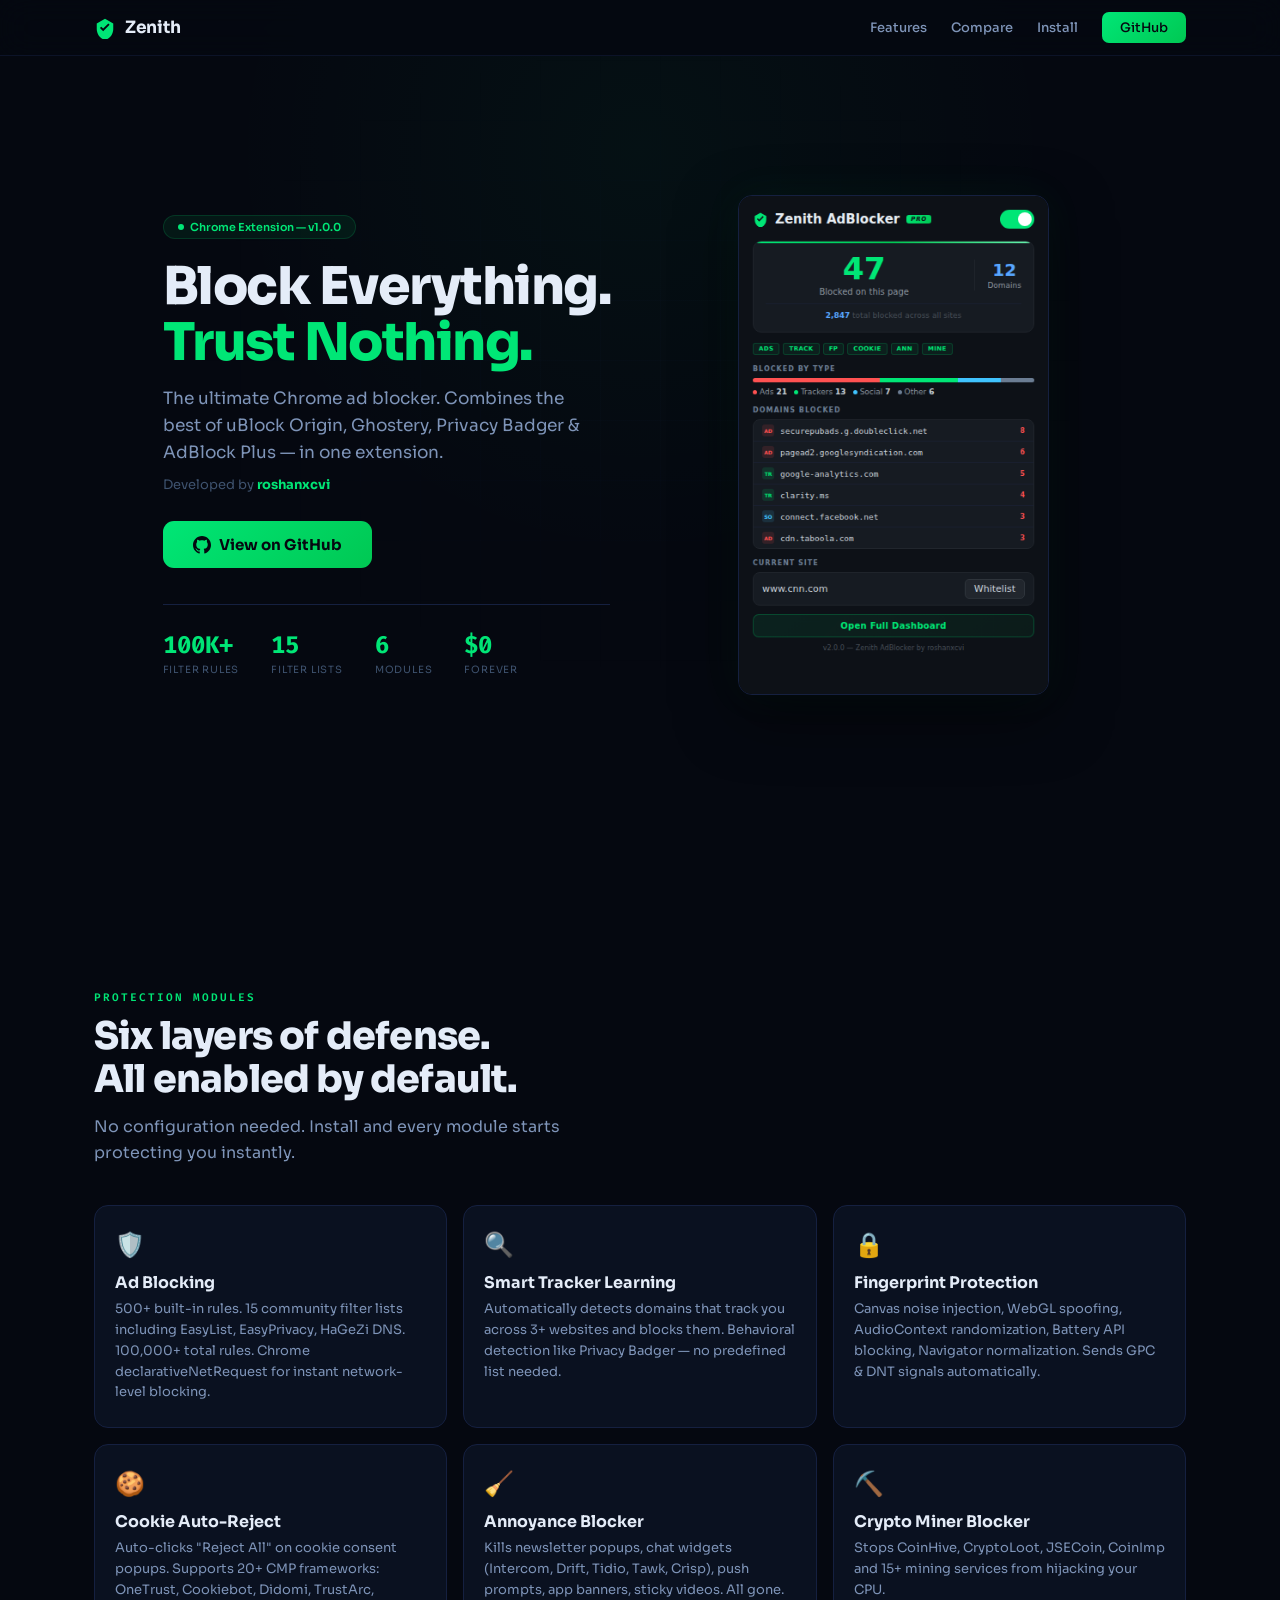
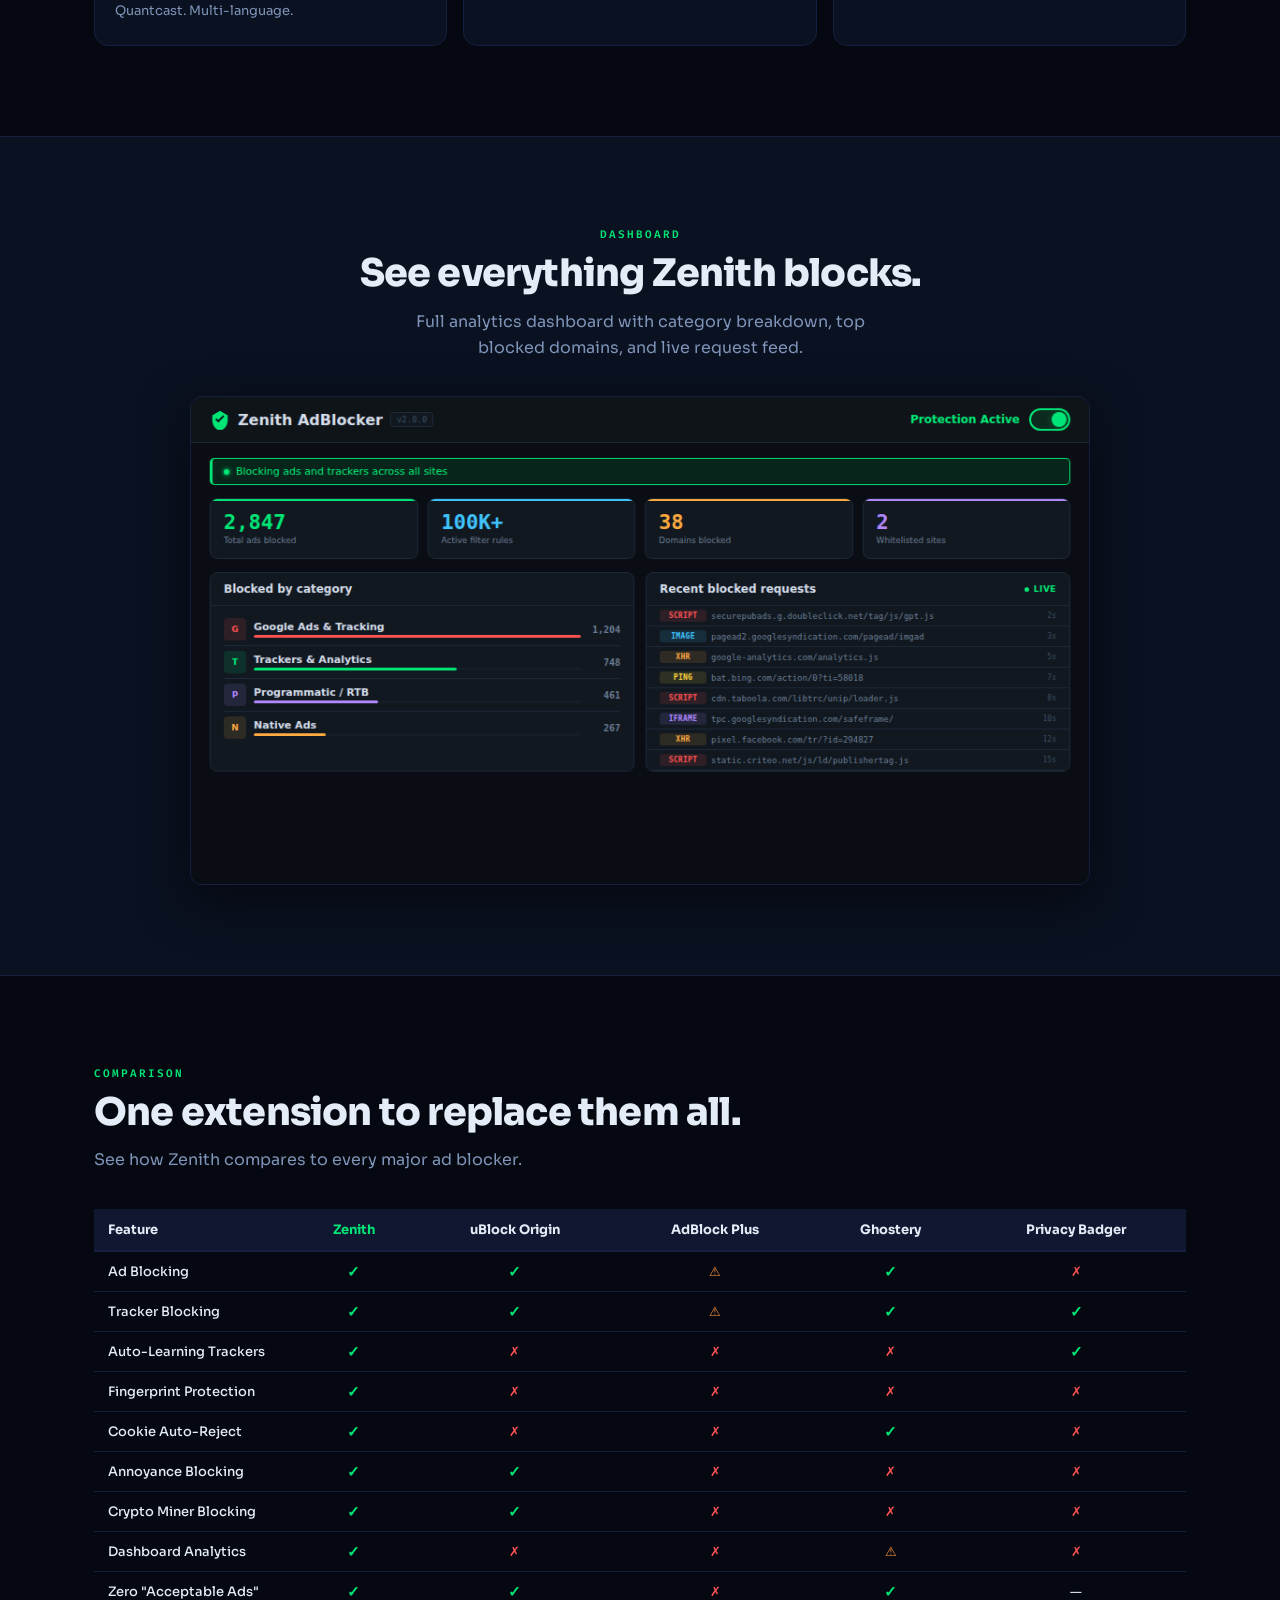
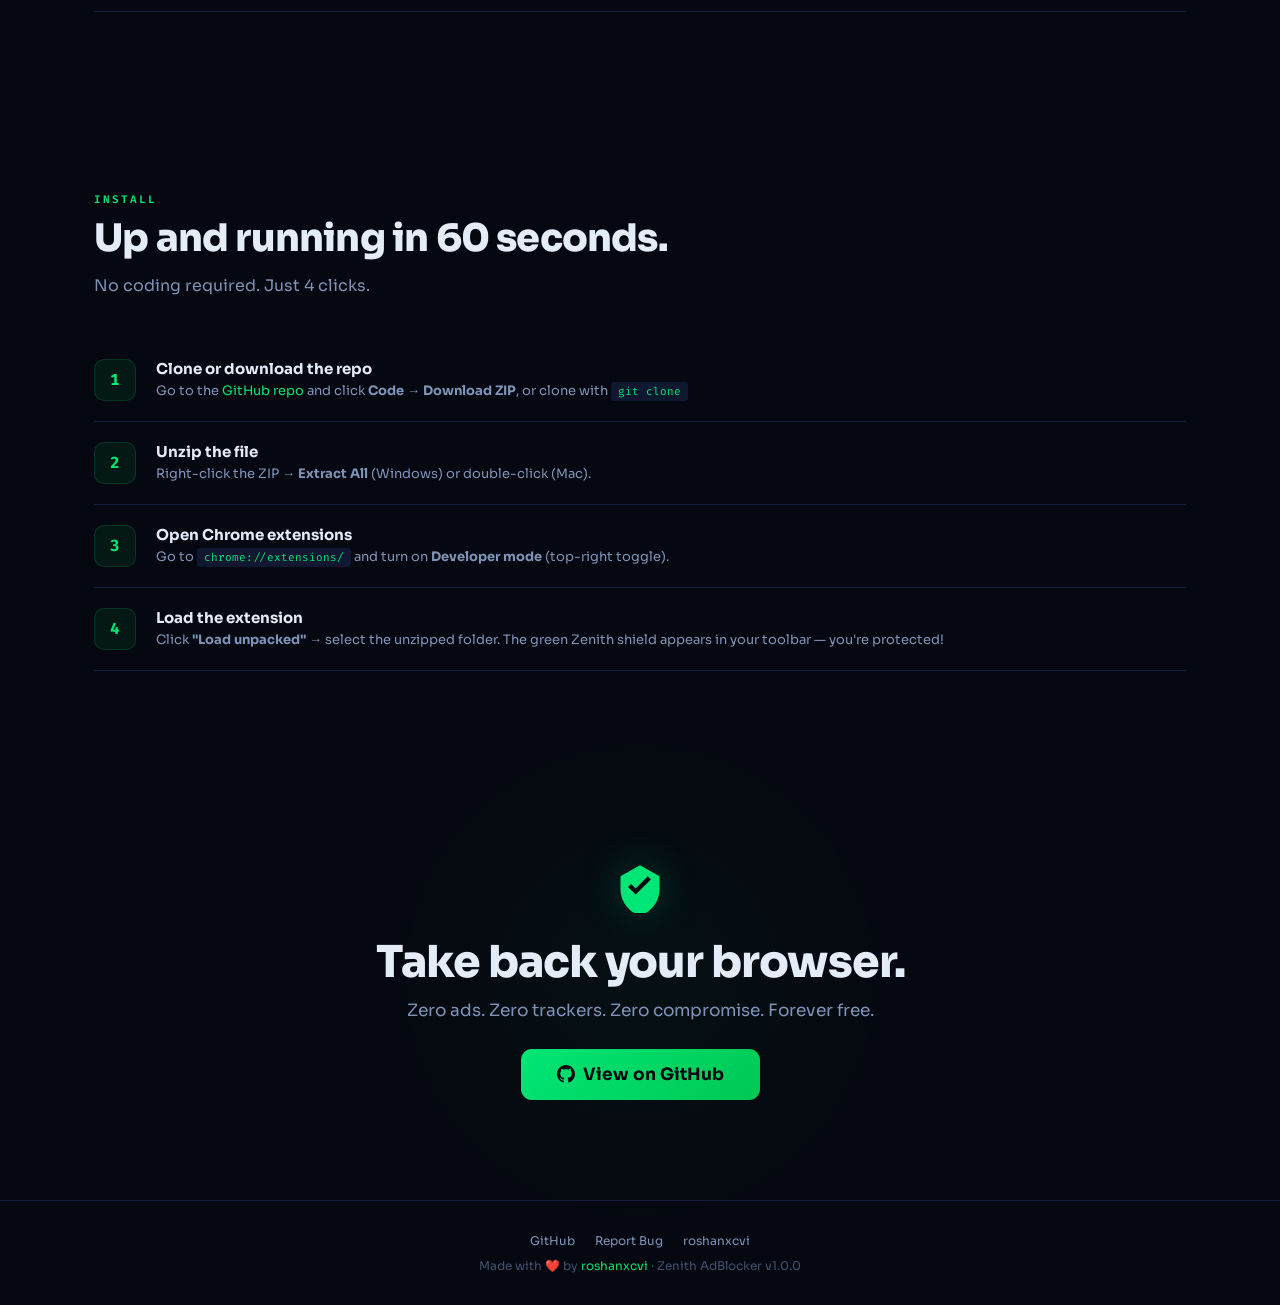
==== commit 7a1b1ac9: "Alter greeting message to 'Goodbye World'" ====
--- a/index.html
+++ b/index.html
@@ -1,896 +1,196 @@
 <!DOCTYPE html>
-
 <html lang="en">
 <head>
 <meta charset="UTF-8">
 <meta name="viewport" content="width=device-width,initial-scale=1.0">
-<title>Zenith AdBlocker — Chrome MV3 Privacy Guard</title>
-<meta name="description" content="Zenith AdBlocker is a Chrome MV3 privacy-focused ad blocker with network blocking, cosmetic filtering, tracker protection, fingerprint protection, cookie popup handling, and local-only settings.">
+<title>Zenith AdBlocker — The Ultimate Chrome Ad Blocker</title>
+<meta name="description" content="Block ads, trackers, fingerprinting, crypto miners & cookie popups in Chrome. Zero acceptable ads. By roshanxcvi.">
+<link rel="preconnect" href="https://fonts.googleapis.com">
+<link href="https://fonts.googleapis.com/css2?family=Sora:wght@300;400;500;600;700;800&family=Fira+Code:wght@400;500&display=swap" rel="stylesheet">
+<style>
+:root{--bg:#050810;--bg2:#0a1120;--bg3:#0f1830;--border:#152040;--border2:#1e3060;--text:#e4ecf8;--text2:#7e94b8;--text3:#3e526e;--green:#00e676;--green2:#00c853;--gdim:rgba(0,230,118,.07);--gmid:rgba(0,230,118,.16);--red:#ff5252;--blue:#40c4ff;--purple:#a78bfa;--orange:#fb923c;--cyan:#22d3ee;--font:'Sora',sans-serif;--mono:'Fira Code',monospace}
+*,*::before,*::after{margin:0;padding:0;box-sizing:border-box}
+html{scroll-behavior:smooth}
+body{background:var(--bg);color:var(--text);font-family:var(--font);overflow-x:hidden}
+a{color:var(--green);text-decoration:none}
+.wrap{max-width:1140px;margin:0 auto;padding:0 24px}
+.fade{opacity:0;transform:translateY(30px);transition:opacity .7s,transform .7s}.fade.v{opacity:1;transform:translateY(0)}
+section{padding:90px 0}
 
-<style>
-:root {
-  --bg: #f8fafc;
-  --surface: #ffffff;
-  --surface-soft: #f1f5f9;
-  --border: #e2e8f0;
-  --text: #0f172a;
-  --text-muted: #64748b;
-  --text-soft: #94a3b8;
-  --primary: #2563eb;
-  --primary-hover: #1d4ed8;
-  --primary-soft: #dbeafe;
-  --success: #16a34a;
-  --success-soft: #dcfce7;
-  --warning: #f59e0b;
-  --danger: #dc2626;
-  --radius: 18px;
-  --shadow: 0 20px 60px rgba(15,23,42,.08);
-  --font: system-ui, -apple-system, BlinkMacSystemFont, "Segoe UI", sans-serif;
-  --mono: ui-monospace, SFMono-Regular, Menlo, Monaco, Consolas, "Liberation Mono", monospace;
-}
+/* ══ NAV ══ */
+nav{position:fixed;top:0;left:0;right:0;z-index:999;padding:12px 0;background:rgba(5,8,16,.88);backdrop-filter:blur(16px);border-bottom:1px solid rgba(21,32,64,.5)}
+nav .wrap{display:flex;justify-content:space-between;align-items:center}
+.n-logo{display:flex;align-items:center;gap:9px;font-size:17px;font-weight:700;letter-spacing:-.3px}
+.n-links{display:flex;gap:24px;align-items:center}
+.n-links a{color:var(--text2);font-size:13px;font-weight:500;transition:color .2s}.n-links a:hover{color:var(--green)}
+.n-cta{background:linear-gradient(135deg,var(--green),var(--green2));color:var(--bg)!important;font-weight:700;padding:7px 18px;border-radius:7px;font-size:12px;transition:transform .2s,box-shadow .2s}
+.n-cta:hover{transform:translateY(-1px);box-shadow:0 4px 16px rgba(0,230,118,.25)}
 
-@media (prefers-color-scheme: dark) {
-  :root {
-    --bg: #0f172a;
-    --surface: #111827;
-    --surface-soft: #1e293b;
-    --border: #334155;
-    --text: #f8fafc;
-    --text-muted: #94a3b8;
-    --text-soft: #64748b;
-    --primary: #60a5fa;
-    --primary-hover: #93c5fd;
-    --primary-soft: rgba(96,165,250,.14);
-    --success-soft: rgba(22,163,74,.16);
-    --shadow: none;
-  }
-}
+/* ══ HERO ══ */
+.hero{min-height:100vh;display:flex;align-items:center;padding-top:80px;position:relative;overflow:hidden}
+.hero::before{content:'';position:absolute;top:-300px;left:50%;transform:translateX(-50%);width:900px;height:900px;background:radial-gradient(circle,rgba(0,230,118,.04) 0%,transparent 65%);pointer-events:none}
+.hero::after{content:'';position:absolute;inset:0;background-image:linear-gradient(rgba(21,32,64,.08) 1px,transparent 1px),linear-gradient(90deg,rgba(21,32,64,.08) 1px,transparent 1px);background-size:60px 60px;mask:radial-gradient(ellipse 50% 50% at 50% 40%,black 10%,transparent 70%);pointer-events:none}
+.hero-inner{display:grid;grid-template-columns:1fr 1fr;gap:60px;align-items:center;position:relative;z-index:1}
+.hero-text{max-width:500px}
+.hero-badge{display:inline-flex;align-items:center;gap:6px;background:var(--gdim);border:1px solid rgba(0,230,118,.15);border-radius:20px;padding:4px 14px;font-size:11px;color:var(--green);font-weight:600;margin-bottom:20px}
+.hero-badge .dot{width:6px;height:6px;border-radius:50%;background:var(--green);animation:pulse 2s infinite}
+@keyframes pulse{0%,100%{opacity:1}50%{opacity:.3}}
+.hero h1{font-size:clamp(36px,5vw,52px);font-weight:800;letter-spacing:-1.5px;line-height:1.08;margin-bottom:14px}
+.hero h1 .hl{color:var(--green)}
+.hero-p{font-size:17px;color:var(--text2);line-height:1.6;margin-bottom:10px;max-width:420px}
+.hero-by{font-size:13px;color:var(--text3);margin-bottom:28px}.hero-by b{color:var(--green)}
+.hero-btn{display:inline-flex;align-items:center;gap:8px;background:linear-gradient(135deg,var(--green),var(--green2));color:var(--bg);font-weight:700;padding:14px 30px;border-radius:11px;font-size:15px;transition:transform .2s,box-shadow .2s;cursor:pointer}
+.hero-btn:hover{transform:translateY(-2px);box-shadow:0 8px 28px rgba(0,230,118,.25);color:var(--bg)}
+.hero-stats{display:flex;gap:32px;margin-top:36px;padding-top:24px;border-top:1px solid var(--border)}
+.hs{text-align:left}.hs-v{font-size:24px;font-weight:800;font-family:var(--mono);color:var(--green)}.hs-l{font-size:10px;color:var(--text3);text-transform:uppercase;letter-spacing:.8px;margin-top:2px}
+.hero-visual{display:flex;justify-content:center;align-items:center;position:relative}
+.hero-visual img{border-radius:14px;box-shadow:0 20px 60px rgba(0,0,0,.5),0 0 40px rgba(0,230,118,.06);border:1px solid var(--border);max-height:500px;width:auto}
 
-* {
-  box-sizing: border-box;
-  margin: 0;
-  padding: 0;
-}
+/* ══ FEATURES ══ */
+.sec-label{font-family:var(--mono);font-size:11px;font-weight:600;color:var(--green);text-transform:uppercase;letter-spacing:2px;margin-bottom:10px}
+.sec-title{font-size:clamp(26px,4vw,38px);font-weight:800;letter-spacing:-.8px;margin-bottom:14px;line-height:1.12}
+.sec-desc{font-size:16px;color:var(--text2);max-width:500px;line-height:1.6}
+.feat-grid{display:grid;grid-template-columns:repeat(3,1fr);gap:16px;margin-top:40px}
+.fc{background:var(--bg2);border:1px solid var(--border);border-radius:14px;padding:24px 20px;position:relative;overflow:hidden;transition:border-color .3s,transform .3s}
+.fc:hover{border-color:var(--border2);transform:translateY(-3px)}
+.fc::before{content:'';position:absolute;top:0;left:0;right:0;height:2px;opacity:0;transition:opacity .3s}.fc:hover::before{opacity:1}
+.fc:nth-child(1)::before{background:var(--red)}.fc:nth-child(2)::before{background:var(--green)}.fc:nth-child(3)::before{background:var(--blue)}
+.fc:nth-child(4)::before{background:var(--purple)}.fc:nth-child(5)::before{background:var(--orange)}.fc:nth-child(6)::before{background:var(--cyan)}
+.fc-i{font-size:24px;margin-bottom:12px}
+.fc h3{font-size:16px;font-weight:700;margin-bottom:6px}
+.fc p{font-size:13px;color:var(--text2);line-height:1.6}
 
-html {
-  scroll-behavior: smooth;
-}
+/* ══ SCREENSHOT ══ */
+.screenshot-sec{text-align:center;background:var(--bg2);border-top:1px solid var(--border);border-bottom:1px solid var(--border)}
+.ss-wrap{margin-top:36px;display:flex;justify-content:center}
+.ss-wrap img{border-radius:12px;box-shadow:0 16px 50px rgba(0,0,0,.5);border:1px solid var(--border);max-width:100%;height:auto}
 
-body {
-  font-family: var(--font);
-  background: var(--bg);
-  color: var(--text);
-  line-height: 1.6;
-  overflow-x: hidden;
-}
+/* ══ COMPARE ══ */
+table{width:100%;border-collapse:collapse;margin-top:36px;font-size:13px}
+th{padding:12px 14px;text-align:center;font-weight:700;background:var(--bg3);border-bottom:2px solid var(--border)}
+th:first-child{text-align:left;width:200px}
+th.z{color:var(--green)}
+td{padding:10px 14px;text-align:center;border-bottom:1px solid var(--border)}
+td:first-child{text-align:left;font-weight:500}
+tr:hover td{background:rgba(0,230,118,.02)}
+.ck{color:var(--green);font-weight:700;font-size:15px}
+.cx{color:var(--red);font-size:13px}
+.cw{color:var(--orange);font-size:13px}
 
-a {
-  color: inherit;
-  text-decoration: none;
-}
+/* ══ HOW ══ */
+.steps{margin-top:40px;counter-reset:step}
+.st{display:flex;gap:20px;padding:20px 0;border-bottom:1px solid var(--border)}
+.st-n{width:42px;height:42px;flex-shrink:0;background:var(--gdim);border:1px solid rgba(0,230,118,.15);border-radius:10px;display:flex;align-items:center;justify-content:center;font-family:var(--mono);font-size:16px;font-weight:700;color:var(--green)}
+.st-c h3{font-size:15px;font-weight:700;margin-bottom:3px}
+.st-c p{font-size:13px;color:var(--text2);line-height:1.5}
+.st-c code{font-family:var(--mono);font-size:11px;background:var(--bg3);padding:2px 7px;border-radius:3px;color:var(--green)}
 
-.wrap {
-  width: min(1120px, calc(100% - 40px));
-  margin: 0 auto;
-}
+/* ══ CTA ══ */
+.cta{text-align:center;position:relative;padding:100px 0}
+.cta::before{content:'';position:absolute;top:50%;left:50%;transform:translate(-50%,-50%);width:500px;height:500px;background:radial-gradient(circle,rgba(0,230,118,.04),transparent 70%)}
+.cta-t{font-size:clamp(28px,5vw,44px);font-weight:800;letter-spacing:-1px;margin-bottom:10px;position:relative}
+.cta-s{font-size:17px;color:var(--text2);margin-bottom:28px;position:relative}
 
-.nav {
-  position: sticky;
-  top: 0;
-  z-index: 20;
-  background: color-mix(in srgb, var(--bg) 88%, transparent);
-  backdrop-filter: blur(14px);
-  border-bottom: 1px solid var(--border);
-}
+/* ══ FOOTER ══ */
+footer{padding:32px 0;border-top:1px solid var(--border);text-align:center;color:var(--text3);font-size:12px}
+.fl{display:flex;justify-content:center;gap:20px;margin-bottom:10px;flex-wrap:wrap}.fl a{color:var(--text2);font-size:12px}
 
-.nav-inner {
-  height: 68px;
-  display: flex;
-  align-items: center;
-  justify-content: space-between;
-}
+/* ══ RESPONSIVE ══ */
+@media(max-width:900px){.hero-inner{grid-template-columns:1fr;text-align:center}.hero-text{max-width:100%}.hero-p{margin:0 auto 10px}.hero-stats{justify-content:center}.hero-visual{margin-top:32px}.feat-grid{grid-template-columns:1fr}table{font-size:11px}th,td{padding:7px 5px}}
+@media(max-width:480px){.hero-stats{flex-wrap:wrap;gap:16px}.n-links a:not(.n-cta){display:none}}
+</style>
+</head>
+<body>
 
-.brand {
-  display: flex;
-  align-items: center;
-  gap: 10px;
-  font-weight: 800;
-  letter-spacing: -0.03em;
-}
+<nav><div class="wrap">
+<div class="n-logo"><svg width="22" height="22" viewBox="0 0 24 24" fill="none"><path d="M12 2L3 7v6c0 5.55 3.84 10.74 9 12 5.16-1.26 9-6.45 9-12V7l-9-5z" fill="#00e676"/><path d="M10 15.5l-3.5-3.5 1.41-1.41L10 12.67l5.59-5.59L17 8.5l-7 7z" fill="#050810"/></svg>Zenith</div>
+<div class="n-links"><a href="#features">Features</a><a href="#compare">Compare</a><a href="#install">Install</a><a href="https://github.com/roshanxcvi/zenith-adblocker-chrome" class="n-cta">GitHub</a></div>
+</div></nav>
 
-.brand-mark {
-  width: 34px;
-  height: 34px;
-  border-radius: 12px;
-  display: grid;
-  place-items: center;
-  background: var(--primary-soft);
-  color: var(--primary);
-}
+<section class="hero"><div class="wrap"><div class="hero-inner">
+<div class="hero-text">
+<div class="hero-badge"><span class="dot"></span>Chrome Extension — v1.0.0</div>
+<h1>Block Everything.<br><span class="hl">Trust Nothing.</span></h1>
+<p class="hero-p">The ultimate Chrome ad blocker. Combines the best of uBlock Origin, Ghostery, Privacy Badger & AdBlock Plus — in one extension.</p>
+<p class="hero-by">Developed by <b>roshanxcvi</b></p>
+<a href="https://github.com/roshanxcvi/zenith-adblocker-chrome" class="hero-btn"><svg width="18" height="18" viewBox="0 0 24 24" fill="currentColor"><path d="M12 0c-6.626 0-12 5.373-12 12 0 5.302 3.438 9.8 8.207 11.387.599.111.793-.261.793-.577v-2.234c-3.338.726-4.033-1.416-4.033-1.416-.546-1.387-1.333-1.756-1.333-1.756-1.089-.745.083-.729.083-.729 1.205.084 1.839 1.237 1.839 1.237 1.07 1.834 2.807 1.304 3.492.997.107-.775.418-1.305.762-1.604-2.665-.305-5.467-1.334-5.467-5.931 0-1.311.469-2.381 1.236-3.221-.124-.303-.535-1.524.117-3.176 0 0 1.008-.322 3.301 1.23.957-.266 1.983-.399 3.003-.404 1.02.005 2.047.138 3.006.404 2.291-1.552 3.297-1.23 3.297-1.23.653 1.653.242 2.874.118 3.176.77.84 1.235 1.911 1.235 3.221 0 4.609-2.807 5.624-5.479 5.921.43.372.823 1.102.823 2.222v3.293c0 .319.192.694.801.576 4.765-1.589 8.199-6.086 8.199-11.386 0-6.627-5.373-12-12-12z"/></svg>View on GitHub</a>
+<div class="hero-stats">
+<div class="hs"><div class="hs-v">100K+</div><div class="hs-l">Filter Rules</div></div>
+<div class="hs"><div class="hs-v">15</div><div class="hs-l">Filter Lists</div></div>
+<div class="hs"><div class="hs-v">6</div><div class="hs-l">Modules</div></div>
+<div class="hs"><div class="hs-v">$0</div><div class="hs-l">Forever</div></div>
+</div></div>
+<div class="hero-visual">
+<img src="[data-uri]" alt="Zenith AdBlocker Popup" width="340">
+</div>
+</div></div></section>
 
-.nav-links {
-  display: flex;
-  align-items: center;
-  gap: 22px;
-  color: var(--text-muted);
-  font-size: 14px;
-  font-weight: 600;
-}
+<section id="features"><div class="wrap">
+<div class="fade"><div class="sec-label">Protection Modules</div>
+<div class="sec-title">Six layers of defense.<br>All enabled by default.</div>
+<p class="sec-desc">No configuration needed. Install and every module starts protecting you instantly.</p></div>
+<div class="feat-grid">
+<div class="fc fade"><div class="fc-i">🛡️</div><h3>Ad Blocking</h3><p>500+ built-in rules. 15 community filter lists including EasyList, EasyPrivacy, HaGeZi DNS. 100,000+ total rules. Chrome declarativeNetRequest for instant network-level blocking.</p></div>
+<div class="fc fade"><div class="fc-i">🔍</div><h3>Smart Tracker Learning</h3><p>Automatically detects domains that track you across 3+ websites and blocks them. Behavioral detection like Privacy Badger — no predefined list needed.</p></div>
+<div class="fc fade"><div class="fc-i">🔒</div><h3>Fingerprint Protection</h3><p>Canvas noise injection, WebGL spoofing, AudioContext randomization, Battery API blocking, Navigator normalization. Sends GPC & DNT signals automatically.</p></div>
+<div class="fc fade"><div class="fc-i">🍪</div><h3>Cookie Auto-Reject</h3><p>Auto-clicks "Reject All" on cookie consent popups. Supports 20+ CMP frameworks: OneTrust, Cookiebot, Didomi, TrustArc, Quantcast. Multi-language.</p></div>
+<div class="fc fade"><div class="fc-i">🧹</div><h3>Annoyance Blocker</h3><p>Kills newsletter popups, chat widgets (Intercom, Drift, Tidio, Tawk, Crisp), push prompts, app banners, sticky videos. All gone.</p></div>
+<div class="fc fade"><div class="fc-i">⛏️</div><h3>Crypto Miner Blocker</h3><p>Stops CoinHive, CryptoLoot, JSECoin, CoinImp and 15+ mining services from hijacking your CPU.</p></div>
+</div></div></section>
 
-.nav-links a:hover {
-  color: var(--text);
-}
+<section class="screenshot-sec"><div class="wrap">
+<div class="fade"><div class="sec-label">Dashboard</div>
+<div class="sec-title">See everything Zenith blocks.</div>
+<p class="sec-desc" style="margin:0 auto">Full analytics dashboard with category breakdown, top blocked domains, and live request feed.</p></div>
+<div class="ss-wrap fade">
+<img src="[data-uri]" alt="Zenith AdBlocker Dashboard" width="900">
+</div></div></section>
 
-.nav-cta {
-  padding: 9px 15px;
-  border-radius: 999px;
-  background: var(--primary);
-  color: white !important;
-}
+<section id="compare"><div class="wrap">
+<div class="fade"><div class="sec-label">Comparison</div>
+<div class="sec-title">One extension to replace them all.</div>
+<p class="sec-desc">See how Zenith compares to every major ad blocker.</p></div>
+<table class="fade">
+<thead><tr><th>Feature</th><th class="z">Zenith</th><th>uBlock Origin</th><th>AdBlock Plus</th><th>Ghostery</th><th>Privacy Badger</th></tr></thead>
+<tbody>
+<tr><td>Ad Blocking</td><td class="ck">✓</td><td class="ck">✓</td><td class="cw">⚠</td><td class="ck">✓</td><td class="cx">✗</td></tr>
+<tr><td>Tracker Blocking</td><td class="ck">✓</td><td class="ck">✓</td><td class="cw">⚠</td><td class="ck">✓</td><td class="ck">✓</td></tr>
+<tr><td>Auto-Learning Trackers</td><td class="ck">✓</td><td class="cx">✗</td><td class="cx">✗</td><td class="cx">✗</td><td class="ck">✓</td></tr>
+<tr><td>Fingerprint Protection</td><td class="ck">✓</td><td class="cx">✗</td><td class="cx">✗</td><td class="cx">✗</td><td class="cx">✗</td></tr>
+<tr><td>Cookie Auto-Reject</td><td class="ck">✓</td><td class="cx">✗</td><td class="cx">✗</td><td class="ck">✓</td><td class="cx">✗</td></tr>
+<tr><td>Annoyance Blocking</td><td class="ck">✓</td><td class="ck">✓</td><td class="cx">✗</td><td class="cx">✗</td><td class="cx">✗</td></tr>
+<tr><td>Crypto Miner Blocking</td><td class="ck">✓</td><td class="ck">✓</td><td class="cx">✗</td><td class="cx">✗</td><td class="cx">✗</td></tr>
+<tr><td>Dashboard Analytics</td><td class="ck">✓</td><td class="cx">✗</td><td class="cx">✗</td><td class="cw">⚠</td><td class="cx">✗</td></tr>
+<tr><td>Zero "Acceptable Ads"</td><td class="ck">✓</td><td class="ck">✓</td><td class="cx">✗</td><td class="ck">✓</td><td>—</td></tr>
+</tbody></table>
+</div></section>
 
-.nav-cta:hover {
-  background: var(--primary-hover);
-}
+<section id="install"><div class="wrap">
+<div class="fade"><div class="sec-label">Install</div>
+<div class="sec-title">Up and running in 60 seconds.</div>
+<p class="sec-desc">No coding required. Just 4 clicks.</p></div>
+<div class="steps">
+<div class="st fade"><div class="st-n">1</div><div class="st-c"><h3>Clone or download the repo</h3><p>Go to the <a href="https://github.com/roshanxcvi/zenith-adblocker-chrome">GitHub repo</a> and click <b>Code → Download ZIP</b>, or clone with <code>git clone</code></p></div></div>
+<div class="st fade"><div class="st-n">2</div><div class="st-c"><h3>Unzip the file</h3><p>Right-click the ZIP → <b>Extract All</b> (Windows) or double-click (Mac).</p></div></div>
+<div class="st fade"><div class="st-n">3</div><div class="st-c"><h3>Open Chrome extensions</h3><p>Go to <code>chrome://extensions/</code> and turn on <b>Developer mode</b> (top-right toggle).</p></div></div>
+<div class="st fade"><div class="st-n">4</div><div class="st-c"><h3>Load the extension</h3><p>Click <b>"Load unpacked"</b> → select the unzipped folder. The green Zenith shield appears in your toolbar — you're protected!</p></div></div>
+</div></div></section>
 
-.hero {
-  padding: 94px 0 74px;
-}
+<section class="cta"><div class="wrap fade">
+<svg width="52" height="52" viewBox="0 0 24 24" fill="none" style="margin-bottom:16px;filter:drop-shadow(0 0 20px rgba(0,230,118,.2));animation:float 3s ease-in-out infinite"><path d="M12 2L3 7v6c0 5.55 3.84 10.74 9 12 5.16-1.26 9-6.45 9-12V7l-9-5z" fill="#00e676"/><path d="M10 15.5l-3.5-3.5 1.41-1.41L10 12.67l5.59-5.59L17 8.5l-7 7z" fill="#050810"/></svg>
+<style>@keyframes float{0%,100%{transform:translateY(0)}50%{transform:translateY(-8px)}}</style>
+<div class="cta-t">Take back your browser.</div>
+<div class="cta-s">Zero ads. Zero trackers. Zero compromise. Forever free.</div>
+<a href="https://github.com/roshanxcvi/zenith-adblocker-chrome" class="hero-btn" style="font-size:17px;padding:15px 36px"><svg width="18" height="18" viewBox="0 0 24 24" fill="currentColor"><path d="M12 0c-6.626 0-12 5.373-12 12 0 5.302 3.438 9.8 8.207 11.387.599.111.793-.261.793-.577v-2.234c-3.338.726-4.033-1.416-4.033-1.416-.546-1.387-1.333-1.756-1.333-1.756-1.089-.745.083-.729.083-.729 1.205.084 1.839 1.237 1.839 1.237 1.07 1.834 2.807 1.304 3.492.997.107-.775.418-1.305.762-1.604-2.665-.305-5.467-1.334-5.467-5.931 0-1.311.469-2.381 1.236-3.221-.124-.303-.535-1.524.117-3.176 0 0 1.008-.322 3.301 1.23.957-.266 1.983-.399 3.003-.404 1.02.005 2.047.138 3.006.404 2.291-1.552 3.297-1.23 3.297-1.23.653 1.653.242 2.874.118 3.176.77.84 1.235 1.911 1.235 3.221 0 4.609-2.807 5.624-5.479 5.921.43.372.823 1.102.823 2.222v3.293c0 .319.192.694.801.576 4.765-1.589 8.199-6.086 8.199-11.386 0-6.627-5.373-12-12-12z"/></svg>View on GitHub</a>
+</div></section>
 
-.hero-grid {
-  display: grid;
-  grid-template-columns: 1.05fr .95fr;
-  gap: 56px;
-  align-items: center;
-}
-
-.badge {
-  display: inline-flex;
-  align-items: center;
-  gap: 8px;
-  margin-bottom: 20px;
-  padding: 6px 12px;
-  border: 1px solid var(--border);
-  border-radius: 999px;
-  color: var(--text-muted);
-  background: var(--surface);
-  font-size: 13px;
-  font-weight: 700;
-}
-
-.badge-dot {
-  width: 8px;
-  height: 8px;
-  border-radius: 999px;
-  background: var(--success);
-  box-shadow: 0 0 0 4px var(--success-soft);
-}
-
-.hero h1 {
-  max-width: 700px;
-  font-size: clamp(40px, 6vw, 68px);
-  line-height: 1.02;
-  letter-spacing: -0.06em;
-  margin-bottom: 18px;
-}
-
-.hero h1 span {
-  color: var(--primary);
-}
-
-.hero-text {
-  max-width: 620px;
-  color: var(--text-muted);
-  font-size: 18px;
-  margin-bottom: 28px;
-}
-
-.hero-actions {
-  display: flex;
-  flex-wrap: wrap;
-  gap: 12px;
-  margin-bottom: 34px;
-}
-
-.btn {
-  display: inline-flex;
-  align-items: center;
-  justify-content: center;
-  min-height: 46px;
-  padding: 0 18px;
-  border-radius: 13px;
-  border: 1px solid transparent;
-  font-weight: 800;
-  font-size: 14px;
-  cursor: pointer;
-}
-
-.btn-primary {
-  background: var(--primary);
-  color: white;
-}
-
-.btn-primary:hover {
-  background: var(--primary-hover);
-}
-
-.btn-secondary {
-  background: var(--surface);
-  border-color: var(--border);
-  color: var(--text);
-}
-
-.btn-secondary:hover {
-  background: var(--surface-soft);
-}
-
-.hero-points {
-  display: grid;
-  grid-template-columns: repeat(3, minmax(0, 1fr));
-  gap: 14px;
-  max-width: 620px;
-}
-
-.point {
-  padding: 14px;
-  border: 1px solid var(--border);
-  border-radius: 16px;
-  background: var(--surface);
-}
-
-.point strong {
-  display: block;
-  font-size: 20px;
-  letter-spacing: -0.04em;
-}
-
-.point span {
-  display: block;
-  margin-top: 2px;
-  color: var(--text-muted);
-  font-size: 12px;
-  font-weight: 700;
-}
-
-.product-card {
-  background: var(--surface);
-  border: 1px solid var(--border);
-  border-radius: 26px;
-  box-shadow: var(--shadow);
-  overflow: hidden;
-}
-
-.product-head {
-  display: flex;
-  align-items: center;
-  justify-content: space-between;
-  padding: 18px;
-  border-bottom: 1px solid var(--border);
-}
-
-.product-title {
-  display: flex;
-  align-items: center;
-  gap: 10px;
-  font-weight: 800;
-}
-
-.pill {
-  padding: 5px 10px;
-  border-radius: 999px;
-  background: var(--success-soft);
-  color: var(--success);
-  font-size: 12px;
-  font-weight: 800;
-}
-
-.product-body {
-  padding: 22px;
-}
-
-.big-number {
-  font-size: 48px;
-  line-height: 1;
-  font-weight: 900;
-  letter-spacing: -0.06em;
-  color: var(--primary);
-}
-
-.big-label {
-  margin-top: 8px;
-  color: var(--text-muted);
-  font-weight: 700;
-}
-
-.mini-grid {
-  display: grid;
-  grid-template-columns: 1fr 1fr;
-  gap: 12px;
-  margin-top: 22px;
-}
-
-.mini-card {
-  padding: 14px;
-  border: 1px solid var(--border);
-  border-radius: 16px;
-  background: var(--surface-soft);
-}
-
-.mini-card strong {
-  display: block;
-  font-size: 22px;
-}
-
-.mini-card span {
-  color: var(--text-muted);
-  font-size: 12px;
-  font-weight: 700;
-}
-
-.module-list {
-  margin-top: 22px;
-  display: grid;
-  gap: 10px;
-}
-
-.module-row {
-  display: flex;
-  justify-content: space-between;
-  gap: 14px;
-  padding: 11px 0;
-  border-top: 1px solid var(--border);
-  font-size: 14px;
-}
-
-.module-row span {
-  color: var(--text-muted);
-}
-
-.section {
-  padding: 82px 0;
-}
-
-.section-muted {
-  background: var(--surface-soft);
-  border-top: 1px solid var(--border);
-  border-bottom: 1px solid var(--border);
-}
-
-.section-head {
-  max-width: 720px;
-  margin-bottom: 34px;
-}
-
-.label {
-  color: var(--primary);
-  font-size: 12px;
-  font-weight: 900;
-  letter-spacing: .14em;
-  text-transform: uppercase;
-  margin-bottom: 10px;
-}
-
-.section h2 {
-  font-size: clamp(30px, 4vw, 44px);
-  line-height: 1.1;
-  letter-spacing: -0.04em;
-  margin-bottom: 12px;
-}
-
-.section-desc {
-  color: var(--text-muted);
-  font-size: 17px;
-}
-
-.features {
-  display: grid;
-  grid-template-columns: repeat(3, 1fr);
-  gap: 18px;
-}
-
-.card {
-  padding: 24px;
-  border: 1px solid var(--border);
-  border-radius: var(--radius);
-  background: var(--surface);
-}
-
-.card-icon {
-  width: 42px;
-  height: 42px;
-  display: grid;
-  place-items: center;
-  margin-bottom: 18px;
-  border-radius: 14px;
-  background: var(--primary-soft);
-  color: var(--primary);
-  font-size: 21px;
-}
-
-.card h3 {
-  font-size: 18px;
-  margin-bottom: 8px;
-}
-
-.card p {
-  color: var(--text-muted);
-  font-size: 14px;
-}
-
-.comparison-wrap {
-  overflow-x: auto;
-  border: 1px solid var(--border);
-  border-radius: 20px;
-  background: var(--surface);
-}
-
-table {
-  width: 100%;
-  border-collapse: collapse;
-  min-width: 840px;
-}
-
-th,
-td {
-  padding: 14px 16px;
-  border-bottom: 1px solid var(--border);
-  text-align: center;
-  font-size: 14px;
-}
-
-th {
-  background: var(--surface-soft);
-  font-size: 13px;
-}
-
-td:first-child,
-th:first-child {
-  text-align: left;
-  font-weight: 700;
-}
-
-tr:last-child td {
-  border-bottom: 0;
-}
-
-.yes {
-  color: var(--success);
-  font-weight: 900;
-}
-
-.no {
-  color: var(--danger);
-  font-weight: 900;
-}
-
-.warn {
-  color: var(--warning);
-  font-weight: 900;
-}
-
-.steps {
-  display: grid;
-  gap: 14px;
-}
-
-.step {
-  display: grid;
-  grid-template-columns: 44px 1fr;
-  gap: 16px;
-  align-items: start;
-  padding: 20px;
-  border: 1px solid var(--border);
-  border-radius: 18px;
-  background: var(--surface);
-}
-
-.step-num {
-  width: 44px;
-  height: 44px;
-  display: grid;
-  place-items: center;
-  border-radius: 14px;
-  background: var(--primary-soft);
-  color: var(--primary);
-  font-family: var(--mono);
-  font-weight: 900;
-}
-
-.step h3 {
-  margin-bottom: 4px;
-}
-
-.step p {
-  color: var(--text-muted);
-}
-
-code {
-  font-family: var(--mono);
-  padding: 2px 6px;
-  border-radius: 6px;
-  background: var(--surface-soft);
-  border: 1px solid var(--border);
-}
-
-.footer {
-  padding: 40px 0;
-  border-top: 1px solid var(--border);
-  color: var(--text-muted);
-  text-align: center;
-  font-size: 14px;
-}
-
-.footer-links {
-  display: flex;
-  justify-content: center;
-  gap: 18px;
-  flex-wrap: wrap;
-  margin-bottom: 10px;
-}
-
-.footer-links a {
-  font-weight: 700;
-}
-
-.fade {
-  opacity: 0;
-  transform: translateY(18px);
-  transition: opacity .5s ease, transform .5s ease;
-}
-
-.fade.visible {
-  opacity: 1;
-  transform: translateY(0);
-}
-
-@media (max-width: 900px) {
-  .hero-grid {
-    grid-template-columns: 1fr;
-  }
-
-  .features {
-    grid-template-columns: 1fr 1fr;
-  }
-}
-
-@media (max-width: 640px) {
-  .nav-links a:not(.nav-cta) {
-    display: none;
-  }
-
-  .hero {
-    padding-top: 62px;
-  }
-
-  .hero-points,
-  .features {
-    grid-template-columns: 1fr;
-  }
-
-  .wrap {
-    width: min(100% - 28px, 1120px);
-  }
-}
-
-@media (prefers-reduced-motion: reduce) {
-  * {
-    animation: none !important;
-    transition: none !important;
-  }
-}
-</style>
-
-</head>
-
-<body>
-<nav class="nav">
-  <div class="wrap nav-inner">
-    <a class="brand" href="#top" aria-label="Zenith home">
-      <span class="brand-mark">
-        <svg width="20" height="20" viewBox="0 0 24 24" fill="none">
-          <path d="M12 2L4 6v6c0 5 3.4 9.7 8 11 4.6-1.3 8-6 8-11V6l-8-4Z" fill="currentColor"/>
-          <path d="M10.6 14.8 7.8 12l1.2-1.2 1.6 1.6 4.4-4.5 1.2 1.2-5.6 5.7Z" fill="white"/>
-        </svg>
-      </span>
-      Zenith
-    </a>
-
-```
-<div class="nav-links">
-  <a href="#features">Features</a>
-  <a href="#compare">Compare</a>
-  <a href="#install">Install</a>
-  <a class="nav-cta" href="https://github.com/roshanxcvi/zenith-adblocker-chrome">GitHub</a>
-</div>
-```
-
-  </div>
-</nav>
-
-<header class="hero" id="top">
-  <div class="wrap hero-grid">
-    <div>
-      <div class="badge">
-        <span class="badge-dot"></span>
-        Chrome MV3 Extension — v1.3.1
-      </div>
-
-```
-  <h1>Cleaner browsing with <span>local-first protection.</span></h1>
-
-  <p class="hero-text">
-    Zenith is a Chrome MV3 privacy-focused ad blocker with network blocking, cosmetic filtering,
-    tracker protection, fingerprint protection, cookie popup handling, per-site controls, and local-only settings.
-  </p>
-
-  <div class="hero-actions">
-    <a class="btn btn-primary" href="https://github.com/roshanxcvi/zenith-adblocker-chrome">View on GitHub</a>
-    <a class="btn btn-secondary" href="#install">Install locally</a>
-  </div>
-
-  <div class="hero-points">
-    <div class="point">
-      <strong>MV3</strong>
-      <span>Chrome-ready</span>
-    </div>
-    <div class="point">
-      <strong>Local</strong>
-      <span>No remote analytics</span>
-    </div>
-    <div class="point">
-      <strong>v1.3.1</strong>
-      <span>Clean UI update</span>
-    </div>
-  </div>
-</div>
-
-<div class="product-card fade">
-  <div class="product-head">
-    <div class="product-title">
-      <span class="brand-mark">
-        <svg width="18" height="18" viewBox="0 0 24 24" fill="none">
-          <path d="M12 2L4 6v6c0 5 3.4 9.7 8 11 4.6-1.3 8-6 8-11V6l-8-4Z" fill="currentColor"/>
-          <path d="M10.6 14.8 7.8 12l1.2-1.2 1.6 1.6 4.4-4.5 1.2 1.2-5.6 5.7Z" fill="white"/>
-        </svg>
-      </span>
-      Zenith Dashboard
-    </div>
-    <span class="pill">Active</span>
-  </div>
-
-  <div class="product-body">
-    <div class="big-number">1,247</div>
-    <div class="big-label">Requests blocked in this sample session</div>
-
-    <div class="mini-grid">
-      <div class="mini-card">
-        <strong>7</strong>
-        <span>Filter lists</span>
-      </div>
-      <div class="mini-card">
-        <strong>6</strong>
-        <span>Protection modules</span>
-      </div>
-    </div>
-
-    <div class="module-list">
-      <div class="module-row"><strong>Ads</strong><span>Enabled</span></div>
-      <div class="module-row"><strong>Trackers</strong><span>Enabled</span></div>
-      <div class="module-row"><strong>Fingerprinting</strong><span>Enabled</span></div>
-      <div class="module-row"><strong>Cookie popups</strong><span>Enabled</span></div>
-    </div>
-  </div>
-</div>
-```
-
-  </div>
-</header>
-
-<section class="section section-muted" id="features">
-  <div class="wrap">
-    <div class="section-head fade">
-      <div class="label">Protection modules</div>
-      <h2>Simple controls. Strong privacy layers.</h2>
-      <p class="section-desc">
-        Zenith combines network blocking, cosmetic filtering, privacy helpers, and per-site controls in one Chrome MV3 extension.
-      </p>
-    </div>
-
-```
-<div class="features">
-  <article class="card fade">
-    <div class="card-icon">🚫</div>
-    <h3>Ad blocking</h3>
-    <p>Blocks compatible ad requests with Chrome declarativeNetRequest and hides ad containers using cosmetic filtering.</p>
-  </article>
-
-  <article class="card fade">
-    <div class="card-icon">🔍</div>
-    <h3>Tracker protection</h3>
-    <p>Blocks known trackers and includes smart tracker learning for repeated third-party tracking behavior.</p>
-  </article>
-
-  <article class="card fade">
-    <div class="card-icon">🔒</div>
-    <h3>Fingerprint protection</h3>
-    <p>Reduces selected browser fingerprinting signals such as canvas, WebGL, audio, navigator data, and privacy signals.</p>
-  </article>
-
-  <article class="card fade">
-    <div class="card-icon">🍪</div>
-    <h3>Cookie popup handling</h3>
-    <p>Rejects or hides supported cookie consent banners and common consent management popups.</p>
-  </article>
-
-  <article class="card fade">
-    <div class="card-icon">🧹</div>
-    <h3>Annoyance blocking</h3>
-    <p>Hides newsletter prompts, app banners, chat widgets, overlays, floating videos, and similar interruptions.</p>
-  </article>
-
-  <article class="card fade">
-    <div class="card-icon">📡</div>
-    <h3>Network Logger</h3>
-    <p>Shows blocked requests in a clean live logger with filtering, request type labels, and local-only logs.</p>
-  </article>
-</div>
-```
-
-  </div>
-</section>
-
-<section class="section" id="compare">
-  <div class="wrap">
-    <div class="section-head fade">
-      <div class="label">Market comparison</div>
-      <h2>Built for Chrome MV3 and local-first control.</h2>
-      <p class="section-desc">
-        Zenith is a newer project. Mature blockers such as uBlock Origin and AdGuard still have deeper filter compatibility and long-term trust.
-      </p>
-    </div>
-
-```
-<div class="comparison-wrap fade">
-  <table>
-    <thead>
-      <tr>
-        <th>Feature / Area</th>
-        <th>Zenith v1.3.1</th>
-        <th>uBlock Origin</th>
-        <th>AdGuard</th>
-        <th>Ghostery</th>
-        <th>Privacy Badger</th>
-      </tr>
-    </thead>
-    <tbody>
-      <tr><td>Chrome MV3 support</td><td class="yes">✓</td><td class="warn">Limited</td><td class="yes">✓</td><td class="yes">✓</td><td class="yes">✓</td></tr>
-      <tr><td>Network ad blocking</td><td class="yes">✓</td><td class="yes">✓</td><td class="yes">✓</td><td class="yes">✓</td><td class="warn">Partial</td></tr>
-      <tr><td>Cosmetic filtering</td><td class="yes">✓</td><td class="yes">✓</td><td class="yes">✓</td><td class="yes">✓</td><td class="no">✕</td></tr>
-      <tr><td>Tracker blocking</td><td class="yes">✓</td><td class="yes">✓</td><td class="yes">✓</td><td class="yes">✓</td><td class="yes">✓</td></tr>
-      <tr><td>Smart tracker learning</td><td class="yes">✓</td><td class="no">✕</td><td class="no">✕</td><td class="no">✕</td><td class="yes">✓</td></tr>
-      <tr><td>Fingerprint protection</td><td class="yes">✓</td><td class="no">✕</td><td class="warn">Partial</td><td class="warn">Partial</td><td class="no">✕</td></tr>
-      <tr><td>Cookie popup handling</td><td class="yes">✓</td><td class="warn">Filter-based</td><td class="yes">✓</td><td class="yes">✓</td><td class="no">✕</td></tr>
-      <tr><td>Scriptlets</td><td class="warn">Basic</td><td class="yes">Advanced</td><td class="yes">Advanced</td><td class="warn">Limited</td><td class="no">✕</td></tr>
-      <tr><td>Redirect rules</td><td class="warn">Basic</td><td class="yes">Advanced</td><td class="yes">Advanced</td><td class="warn">Limited</td><td class="no">✕</td></tr>
-      <tr><td>Live logger</td><td class="yes">✓</td><td class="yes">✓</td><td class="yes">✓</td><td class="warn">Partial</td><td class="no">✕</td></tr>
-      <tr><td>Local-first settings</td><td class="yes">✓</td><td class="yes">✓</td><td class="yes">✓</td><td class="warn">Partial</td><td class="yes">✓</td></tr>
-      <tr><td>Long-term maturity</td><td class="warn">Early</td><td class="yes">Industry standard</td><td class="yes">Mature</td><td class="yes">Mature</td><td class="yes">Mature</td></tr>
-    </tbody>
-  </table>
-</div>
-```
-
-  </div>
-</section>
-
-<section class="section section-muted" id="install">
-  <div class="wrap">
-    <div class="section-head fade">
-      <div class="label">Install</div>
-      <h2>Load Zenith locally in Chrome.</h2>
-      <p class="section-desc">Zenith can be tested as an unpacked Chrome extension during development.</p>
-    </div>
-
-```
-<div class="steps">
-  <div class="step fade">
-    <div class="step-num">1</div>
-    <div>
-      <h3>Download or clone the project</h3>
-      <p>Download the ZIP from GitHub or clone the repository using <code>git clone</code>.</p>
-    </div>
-  </div>
-
-  <div class="step fade">
-    <div class="step-num">2</div>
-    <div>
-      <h3>Open Chrome extensions</h3>
-      <p>Go to <code>chrome://extensions/</code> and enable <strong>Developer mode</strong>.</p>
-    </div>
-  </div>
-
-  <div class="step fade">
-    <div class="step-num">3</div>
-    <div>
-      <h3>Load unpacked</h3>
-      <p>Click <strong>Load unpacked</strong> and select the Zenith project folder.</p>
-    </div>
-  </div>
-
-  <div class="step fade">
-    <div class="step-num">4</div>
-    <div>
-      <h3>Test the extension</h3>
-      <p>Open the popup, dashboard, and Network Logger. Confirm there are no Chrome extension errors.</p>
-    </div>
-  </div>
-</div>
-```
-
-  </div>
-</section>
-
-<section class="section">
-  <div class="wrap">
-    <div class="section-head fade">
-      <div class="label">Privacy first</div>
-      <h2>No remote analytics. No acceptable ads program.</h2>
-      <p class="section-desc">
-        Zenith stores settings and local logs on the user’s device. Filter lists are treated as text data, not executable code.
-      </p>
-    </div>
-
-```
-<div class="features">
-  <article class="card fade">
-    <div class="card-icon">🔐</div>
-    <h3>Local settings</h3>
-    <p>Whitelist domains, per-site controls, counters, and logs are stored locally using Chrome storage.</p>
-  </article>
-
-  <article class="card fade">
-    <div class="card-icon">🧱</div>
-    <h3>CSP-safe UI</h3>
-    <p>Extension pages avoid remote fonts, remote scripts, eval, and unnecessary external dependencies.</p>
-  </article>
-
-  <article class="card fade">
-    <div class="card-icon">🚫</div>
-    <h3>No acceptable ads</h3>
-    <p>Zenith does not include a paid acceptable ads program or advertising whitelist.</p>
-  </article>
-</div>
-```
-
-  </div>
-</section>
-
-<footer class="footer">
-  <div class="wrap">
-    <div class="footer-links">
-      <a href="https://github.com/roshanxcvi/zenith-adblocker-chrome">GitHub</a>
-      <a href="https://github.com/roshanxcvi/zenith-adblocker-chrome/issues">Report issue</a>
-      <a href="https://github.com/roshanxcvi">roshanxcvi</a>
-    </div>
-    <p>Made with ❤️ by roshanxcvi · Zenith AdBlocker v1.3.1 — Chrome MV3</p>
-  </div>
-</footer>
+<footer><div class="wrap">
+<div class="fl"><a href="https://github.com/roshanxcvi/zenith-adblocker-chrome">GitHub</a><a href="https://github.com/roshanxcvi/zenith-adblocker-chrome">Report Bug</a><a href="https://github.com/roshanxcvi">roshanxcvi</a></div>
+<p>Made with ❤️ by <a href="https://github.com/roshanxcvi">roshanxcvi</a> · Zenith AdBlocker v1.0.0</p>
+</div></footer>
 
 <script>
-const observer = new IntersectionObserver((entries) => {
-  for (const entry of entries) {
-    if (entry.isIntersecting) {
-      entry.target.classList.add('visible');
-    }
-  }
-}, {
-  threshold: 0.08,
-  rootMargin: '0px 0px -30px 0px'
-});
-
-document.querySelectorAll('.fade').forEach((element) => {
-  observer.observe(element);
-});
+const o=new IntersectionObserver(e=>{e.forEach(x=>{if(x.isIntersecting)x.target.classList.add('v')})},{threshold:.1,rootMargin:'0px 0px -40px 0px'});
+document.querySelectorAll('.fade').forEach(e=>o.observe(e));
 </script>
-
-</body>
-</html>
+</body></html>
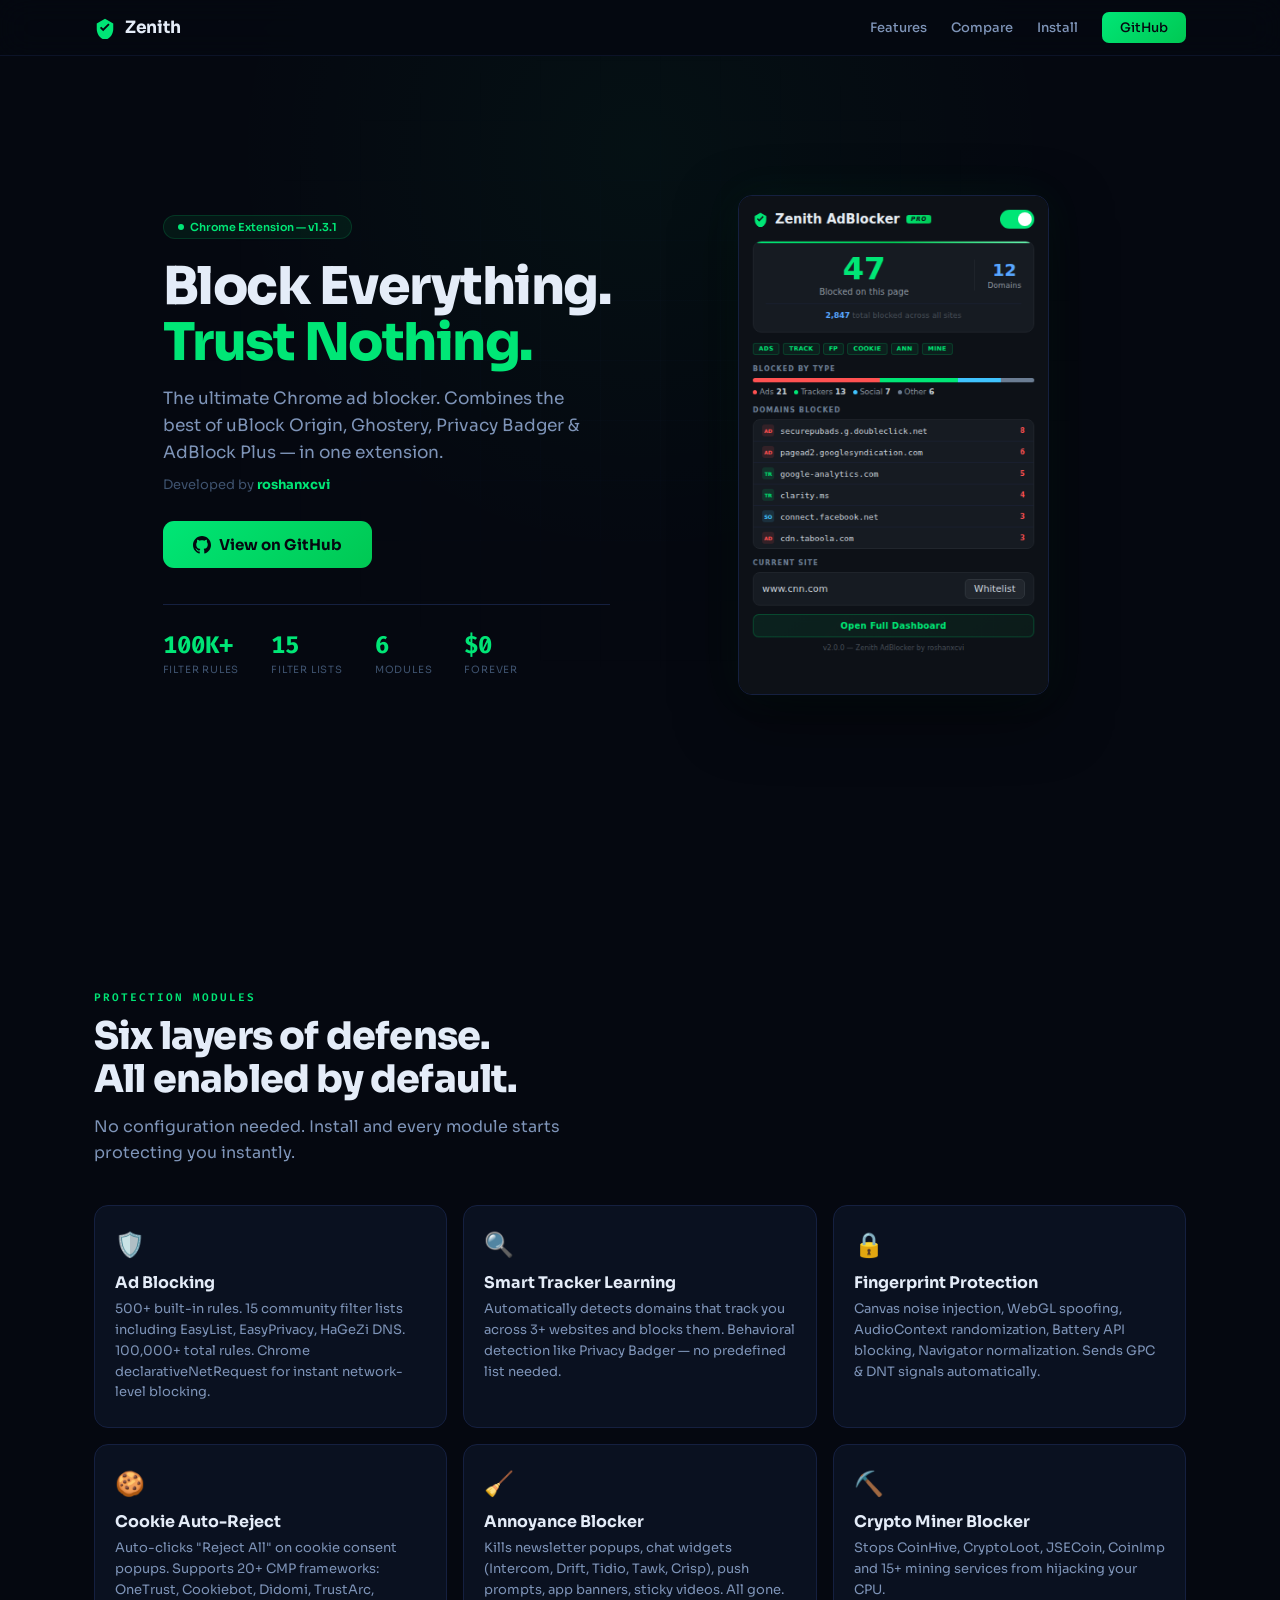
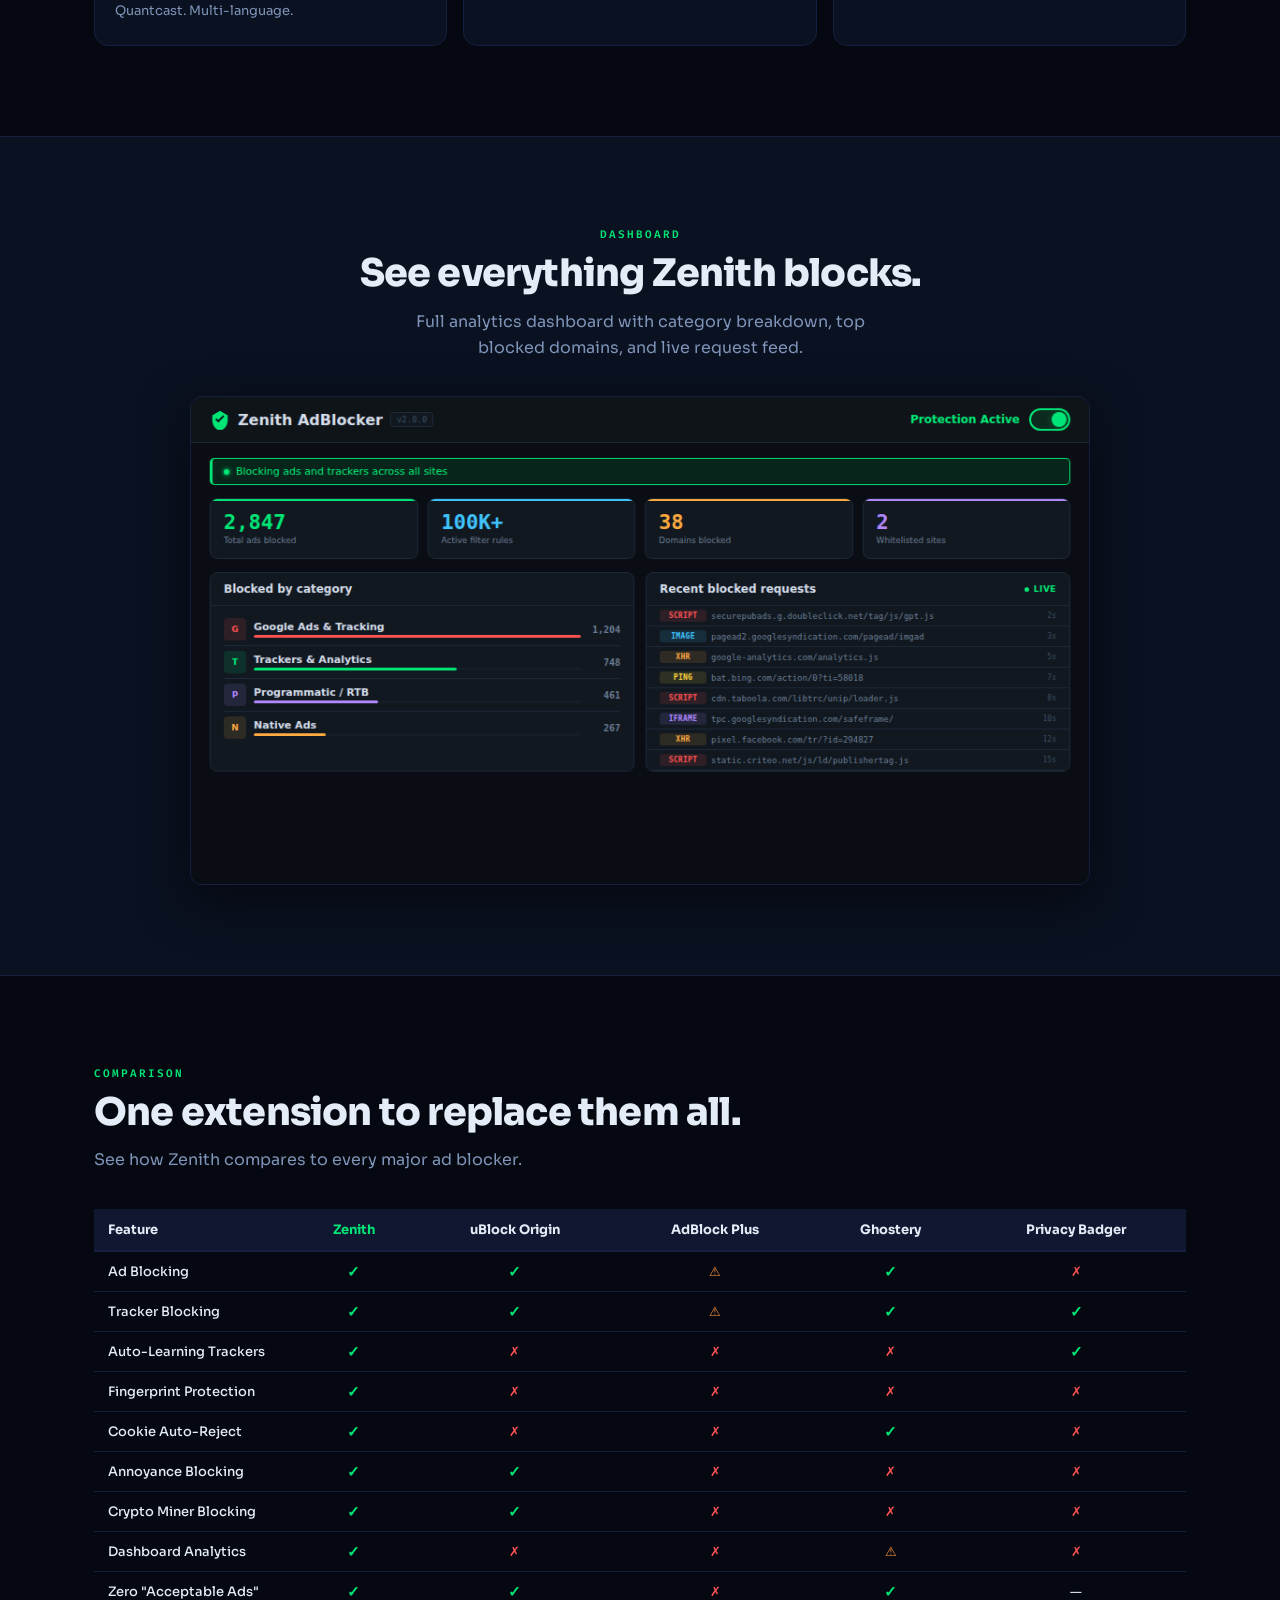
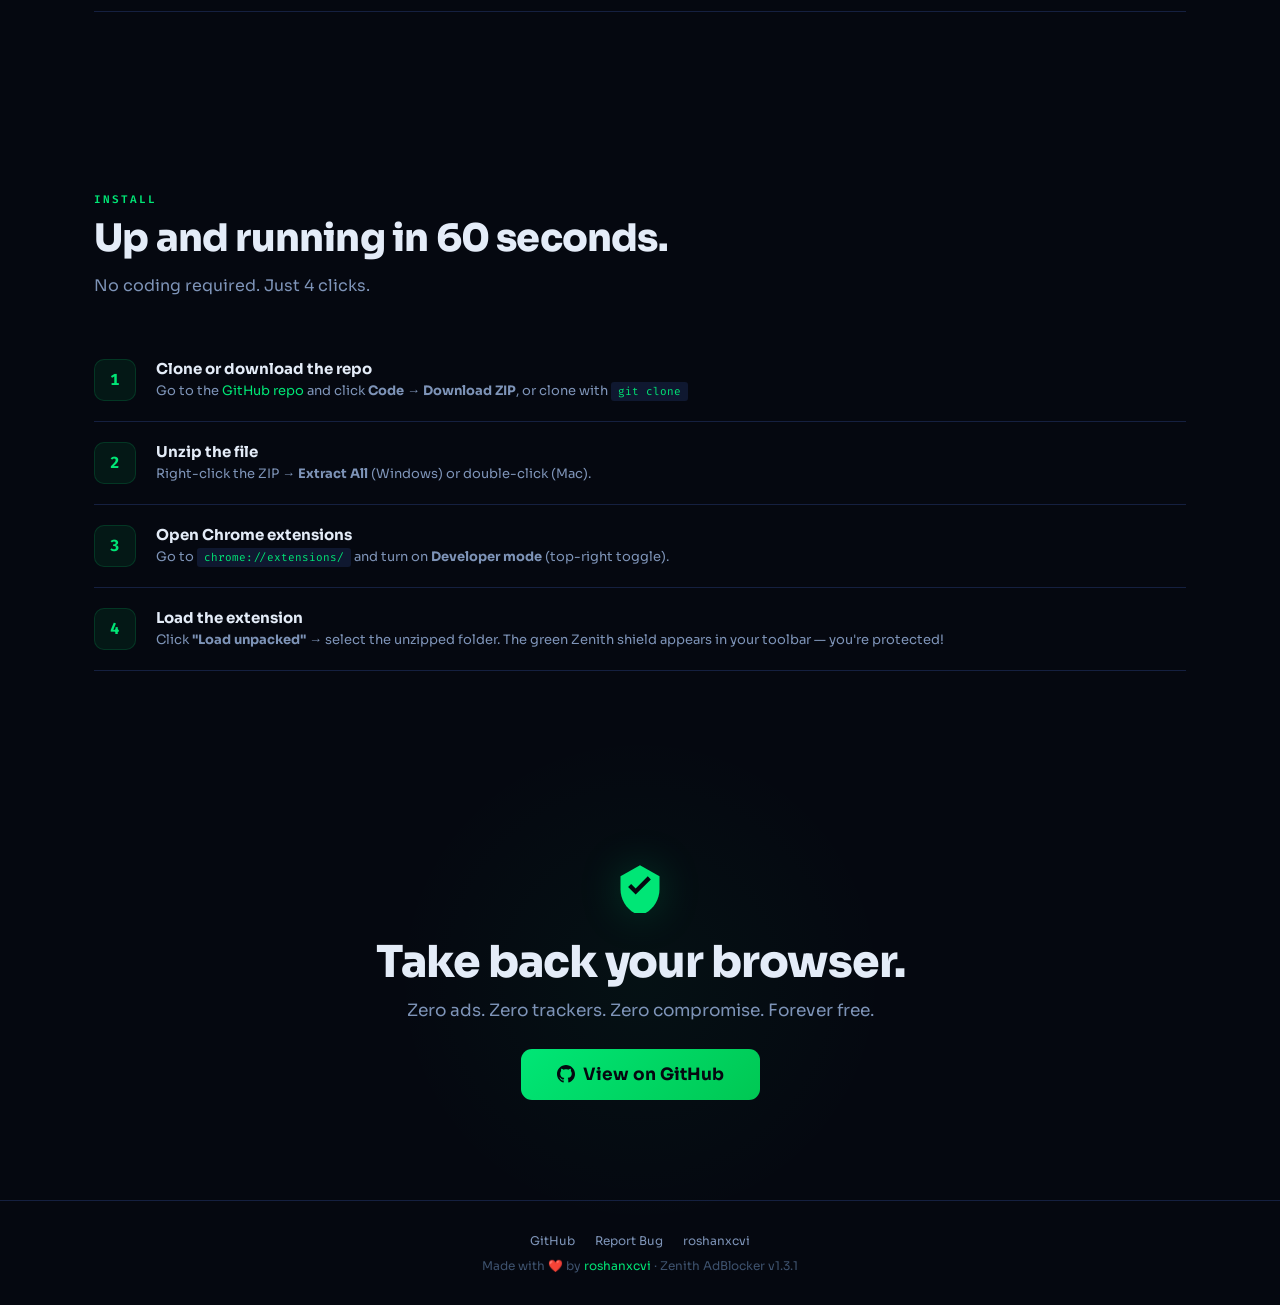
==== commit 1ca1c3f0: "Update version number to v1.3.1 in index.html" ====
--- a/index.html
+++ b/index.html
@@ -109,7 +109,7 @@
 
 <section class="hero"><div class="wrap"><div class="hero-inner">
 <div class="hero-text">
-<div class="hero-badge"><span class="dot"></span>Chrome Extension — v1.0.0</div>
+<div class="hero-badge"><span class="dot"></span>Chrome Extension — v1.3.1</div>
 <h1>Block Everything.<br><span class="hl">Trust Nothing.</span></h1>
 <p class="hero-p">The ultimate Chrome ad blocker. Combines the best of uBlock Origin, Ghostery, Privacy Badger & AdBlock Plus — in one extension.</p>
 <p class="hero-by">Developed by <b>roshanxcvi</b></p>
@@ -186,7 +186,7 @@
 
 <footer><div class="wrap">
 <div class="fl"><a href="https://github.com/roshanxcvi/zenith-adblocker-chrome">GitHub</a><a href="https://github.com/roshanxcvi/zenith-adblocker-chrome">Report Bug</a><a href="https://github.com/roshanxcvi">roshanxcvi</a></div>
-<p>Made with ❤️ by <a href="https://github.com/roshanxcvi">roshanxcvi</a> · Zenith AdBlocker v1.0.0</p>
+<p>Made with ❤️ by <a href="https://github.com/roshanxcvi">roshanxcvi</a> · Zenith AdBlocker v1.3.1</p>
 </div></footer>
 
 <script>
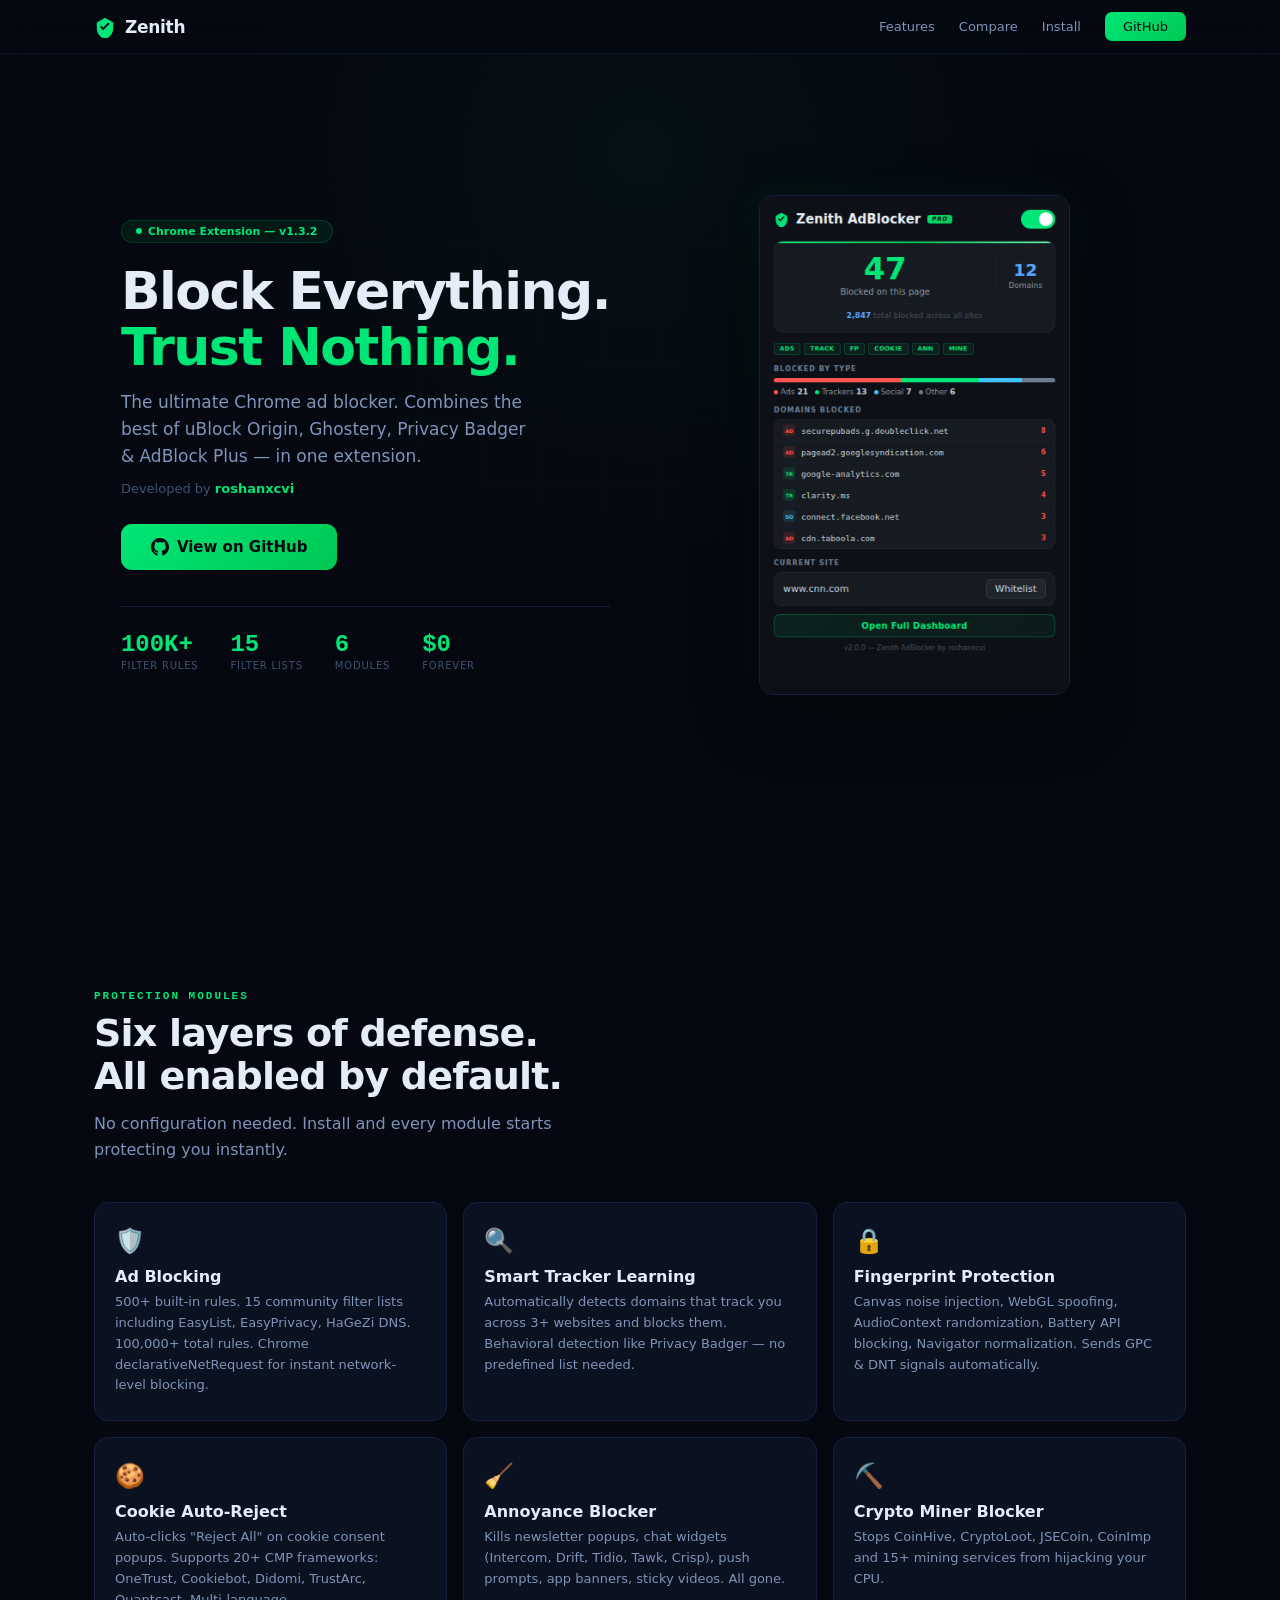
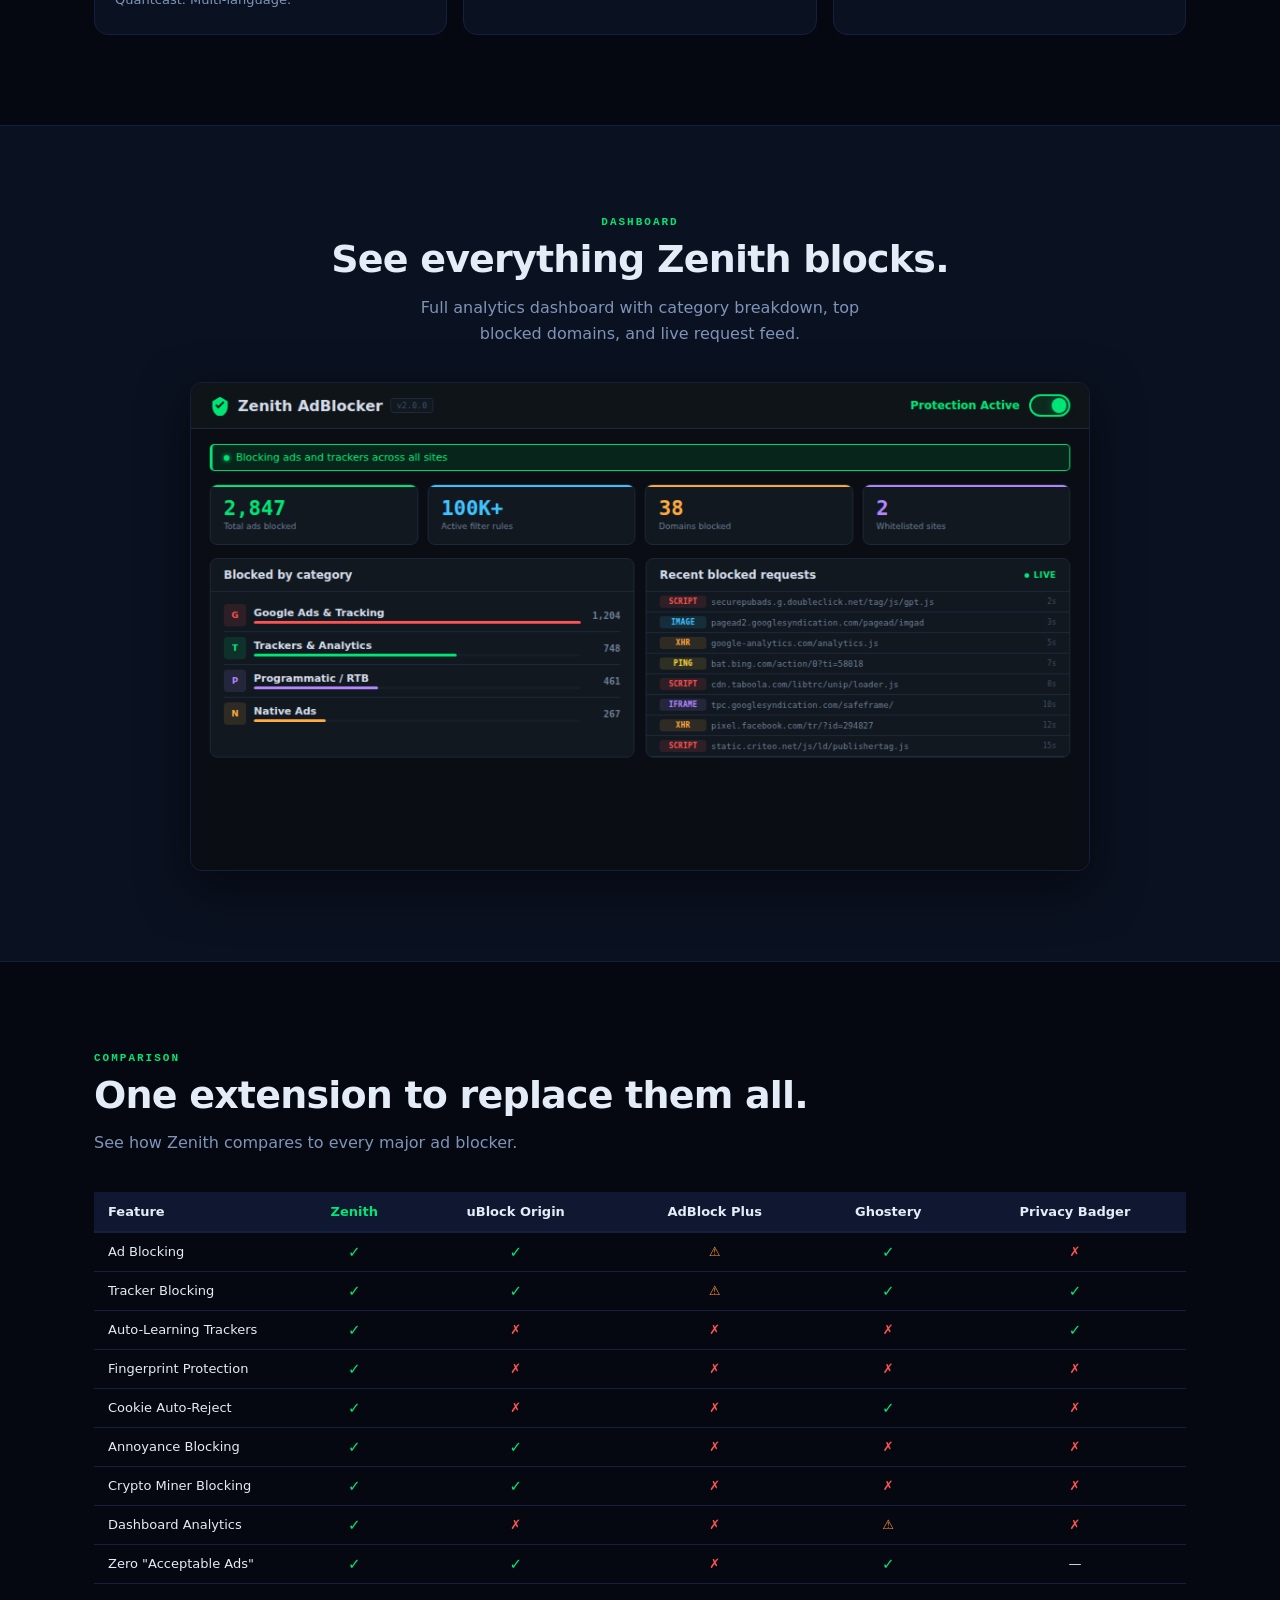
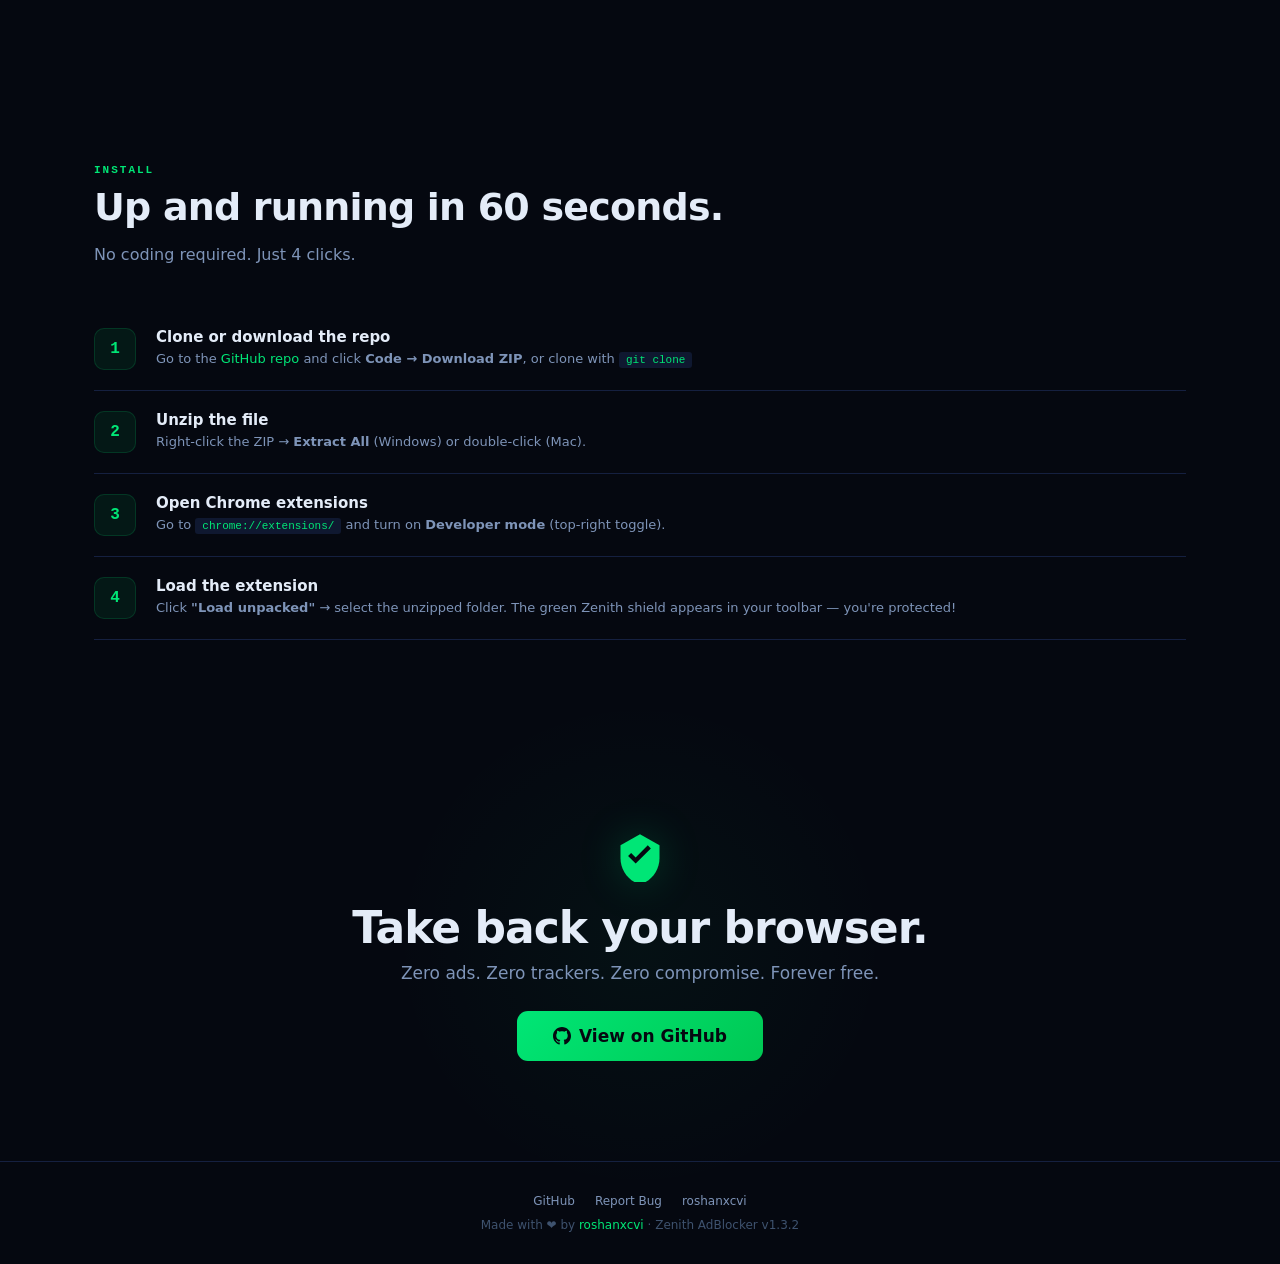
==== commit ed8f9f16: "Update version from 1.3.1 to 1.3.2 in index.html" ====
--- a/index.html
+++ b/index.html
@@ -5,10 +5,8 @@
 <meta name="viewport" content="width=device-width,initial-scale=1.0">
 <title>Zenith AdBlocker — The Ultimate Chrome Ad Blocker</title>
 <meta name="description" content="Block ads, trackers, fingerprinting, crypto miners & cookie popups in Chrome. Zero acceptable ads. By roshanxcvi.">
-<link rel="preconnect" href="https://fonts.googleapis.com">
-<link href="https://fonts.googleapis.com/css2?family=Sora:wght@300;400;500;600;700;800&family=Fira+Code:wght@400;500&display=swap" rel="stylesheet">
 <style>
-:root{--bg:#050810;--bg2:#0a1120;--bg3:#0f1830;--border:#152040;--border2:#1e3060;--text:#e4ecf8;--text2:#7e94b8;--text3:#3e526e;--green:#00e676;--green2:#00c853;--gdim:rgba(0,230,118,.07);--gmid:rgba(0,230,118,.16);--red:#ff5252;--blue:#40c4ff;--purple:#a78bfa;--orange:#fb923c;--cyan:#22d3ee;--font:'Sora',sans-serif;--mono:'Fira Code',monospace}
+:root{--bg:#050810;--bg2:#0a1120;--bg3:#0f1830;--border:#152040;--border2:#1e3060;--text:#e4ecf8;--text2:#7e94b8;--text3:#3e526e;--green:#00e676;--green2:#00c853;--gdim:rgba(0,230,118,.07);--gmid:rgba(0,230,118,.16);--red:#ff5252;--blue:#40c4ff;--purple:#a78bfa;--orange:#fb923c;--cyan:#22d3ee;--font:system-ui,-apple-system,BlinkMacSystemFont,"Segoe UI",sans-serif;--mono:ui-monospace,SFMono-Regular,Menlo,Monaco,Consolas,"Liberation Mono",monospace;}
 *,*::before,*::after{margin:0;padding:0;box-sizing:border-box}
 html{scroll-behavior:smooth}
 body{background:var(--bg);color:var(--text);font-family:var(--font);overflow-x:hidden}
@@ -109,7 +107,7 @@
 
 <section class="hero"><div class="wrap"><div class="hero-inner">
 <div class="hero-text">
-<div class="hero-badge"><span class="dot"></span>Chrome Extension — v1.3.1</div>
+<div class="hero-badge"><span class="dot"></span>Chrome Extension — v1.3.2</div>
 <h1>Block Everything.<br><span class="hl">Trust Nothing.</span></h1>
 <p class="hero-p">The ultimate Chrome ad blocker. Combines the best of uBlock Origin, Ghostery, Privacy Badger & AdBlock Plus — in one extension.</p>
 <p class="hero-by">Developed by <b>roshanxcvi</b></p>
@@ -186,7 +184,7 @@
 
 <footer><div class="wrap">
 <div class="fl"><a href="https://github.com/roshanxcvi/zenith-adblocker-chrome">GitHub</a><a href="https://github.com/roshanxcvi/zenith-adblocker-chrome">Report Bug</a><a href="https://github.com/roshanxcvi">roshanxcvi</a></div>
-<p>Made with ❤️ by <a href="https://github.com/roshanxcvi">roshanxcvi</a> · Zenith AdBlocker v1.3.1</p>
+<p>Made with ❤️ by <a href="https://github.com/roshanxcvi">roshanxcvi</a> · Zenith AdBlocker v1.3.2</p>
 </div></footer>
 
 <script>
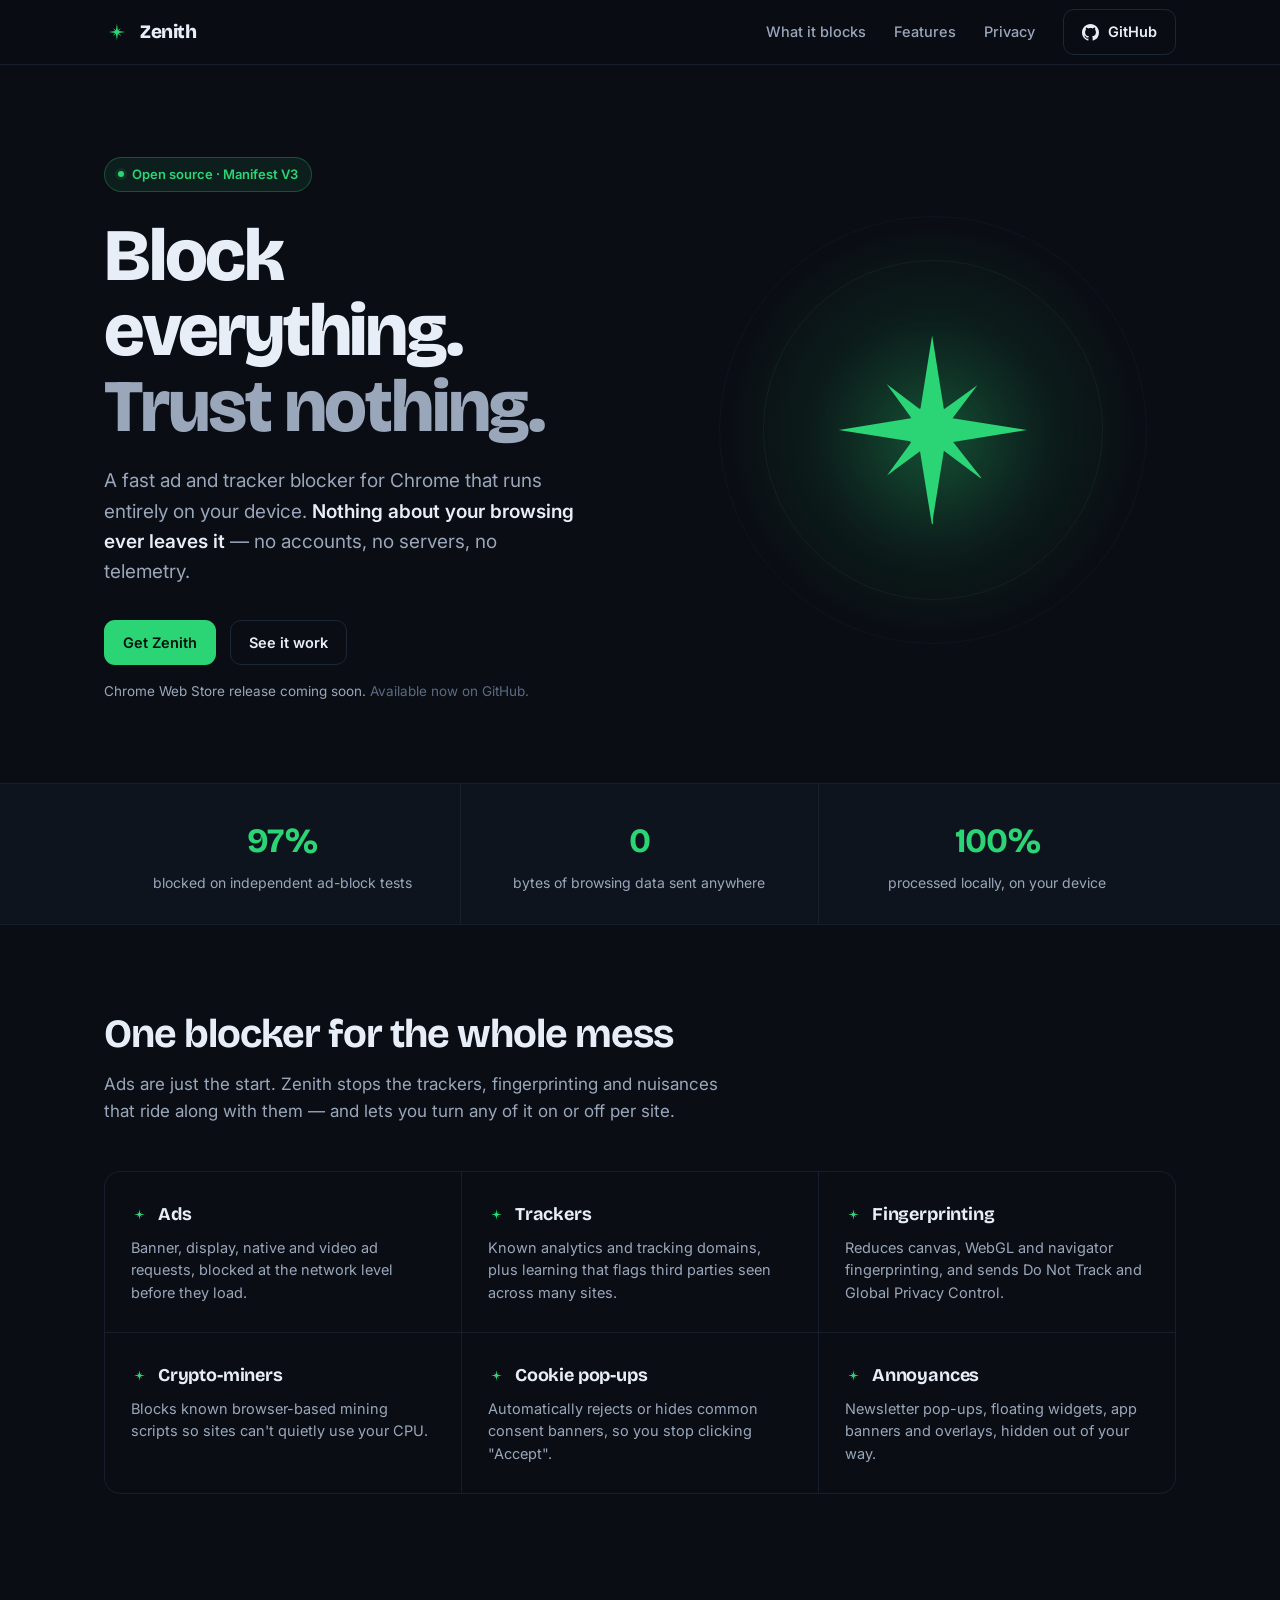
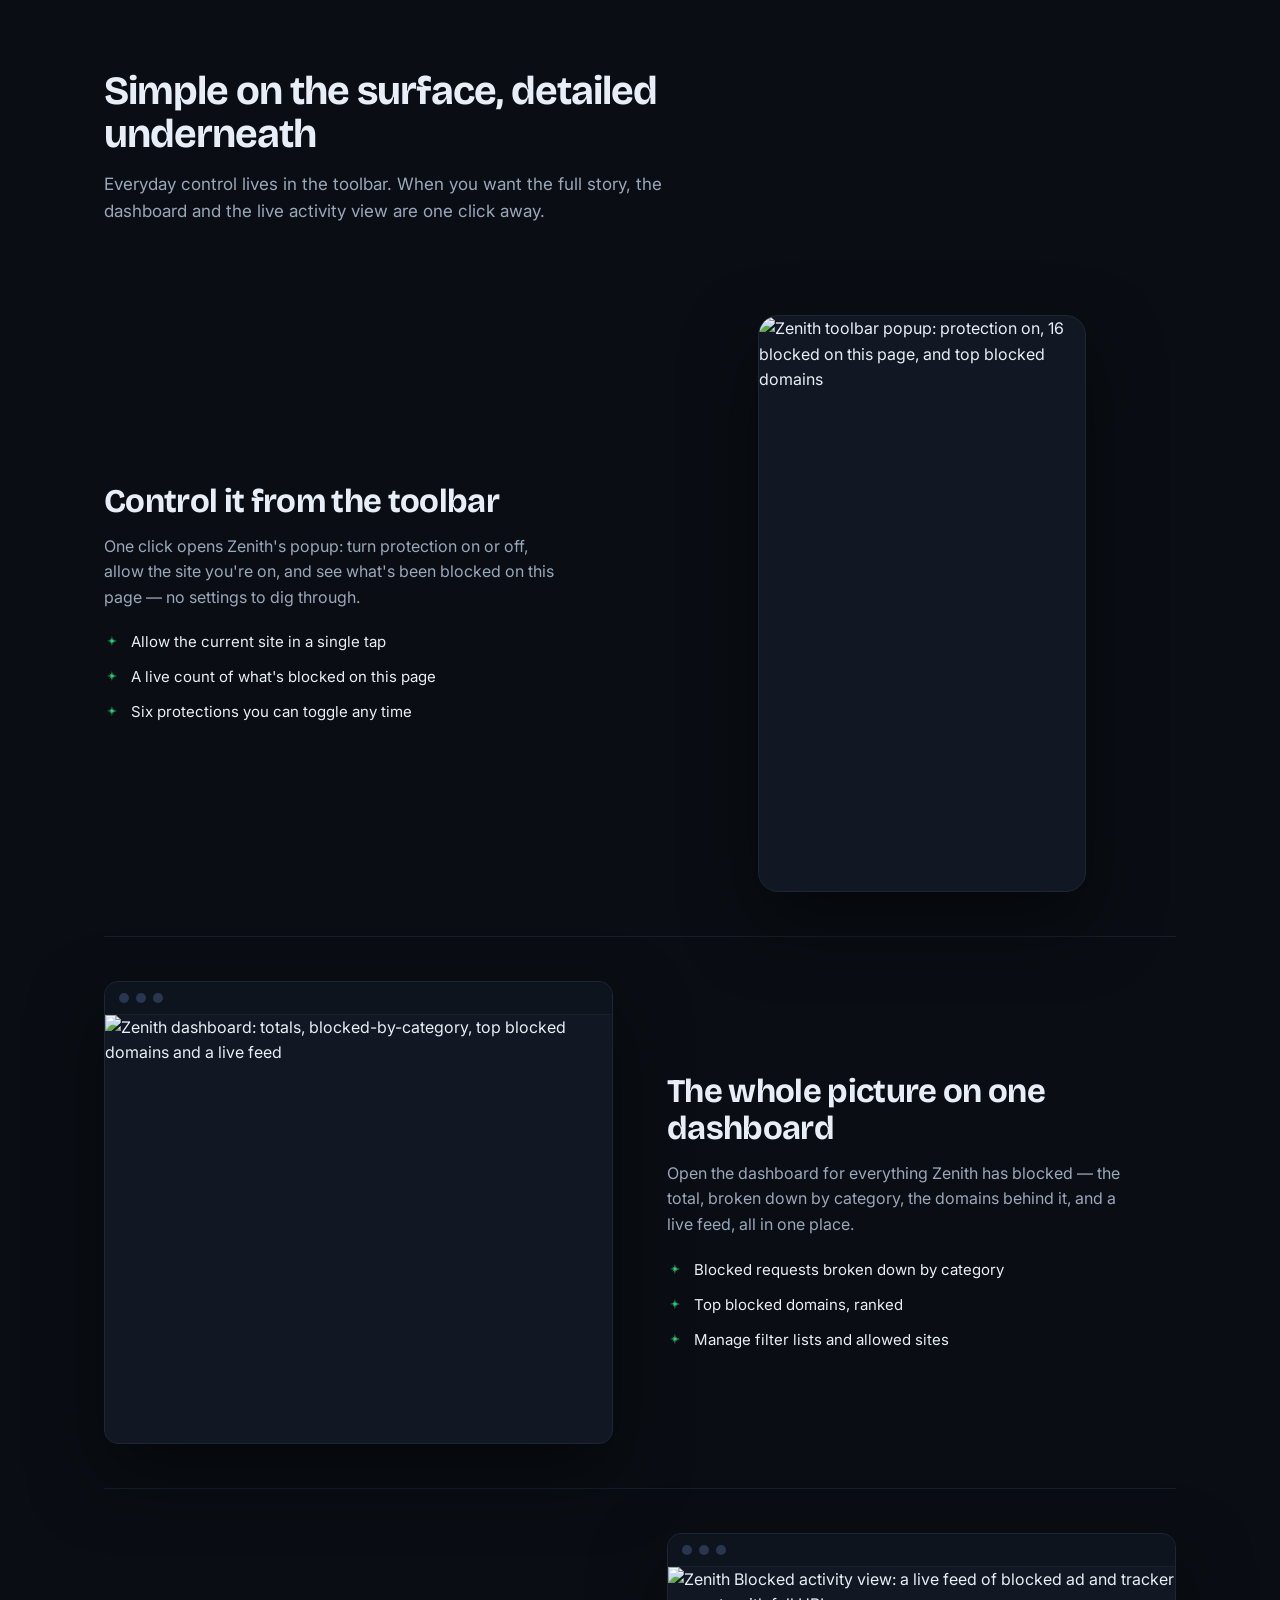
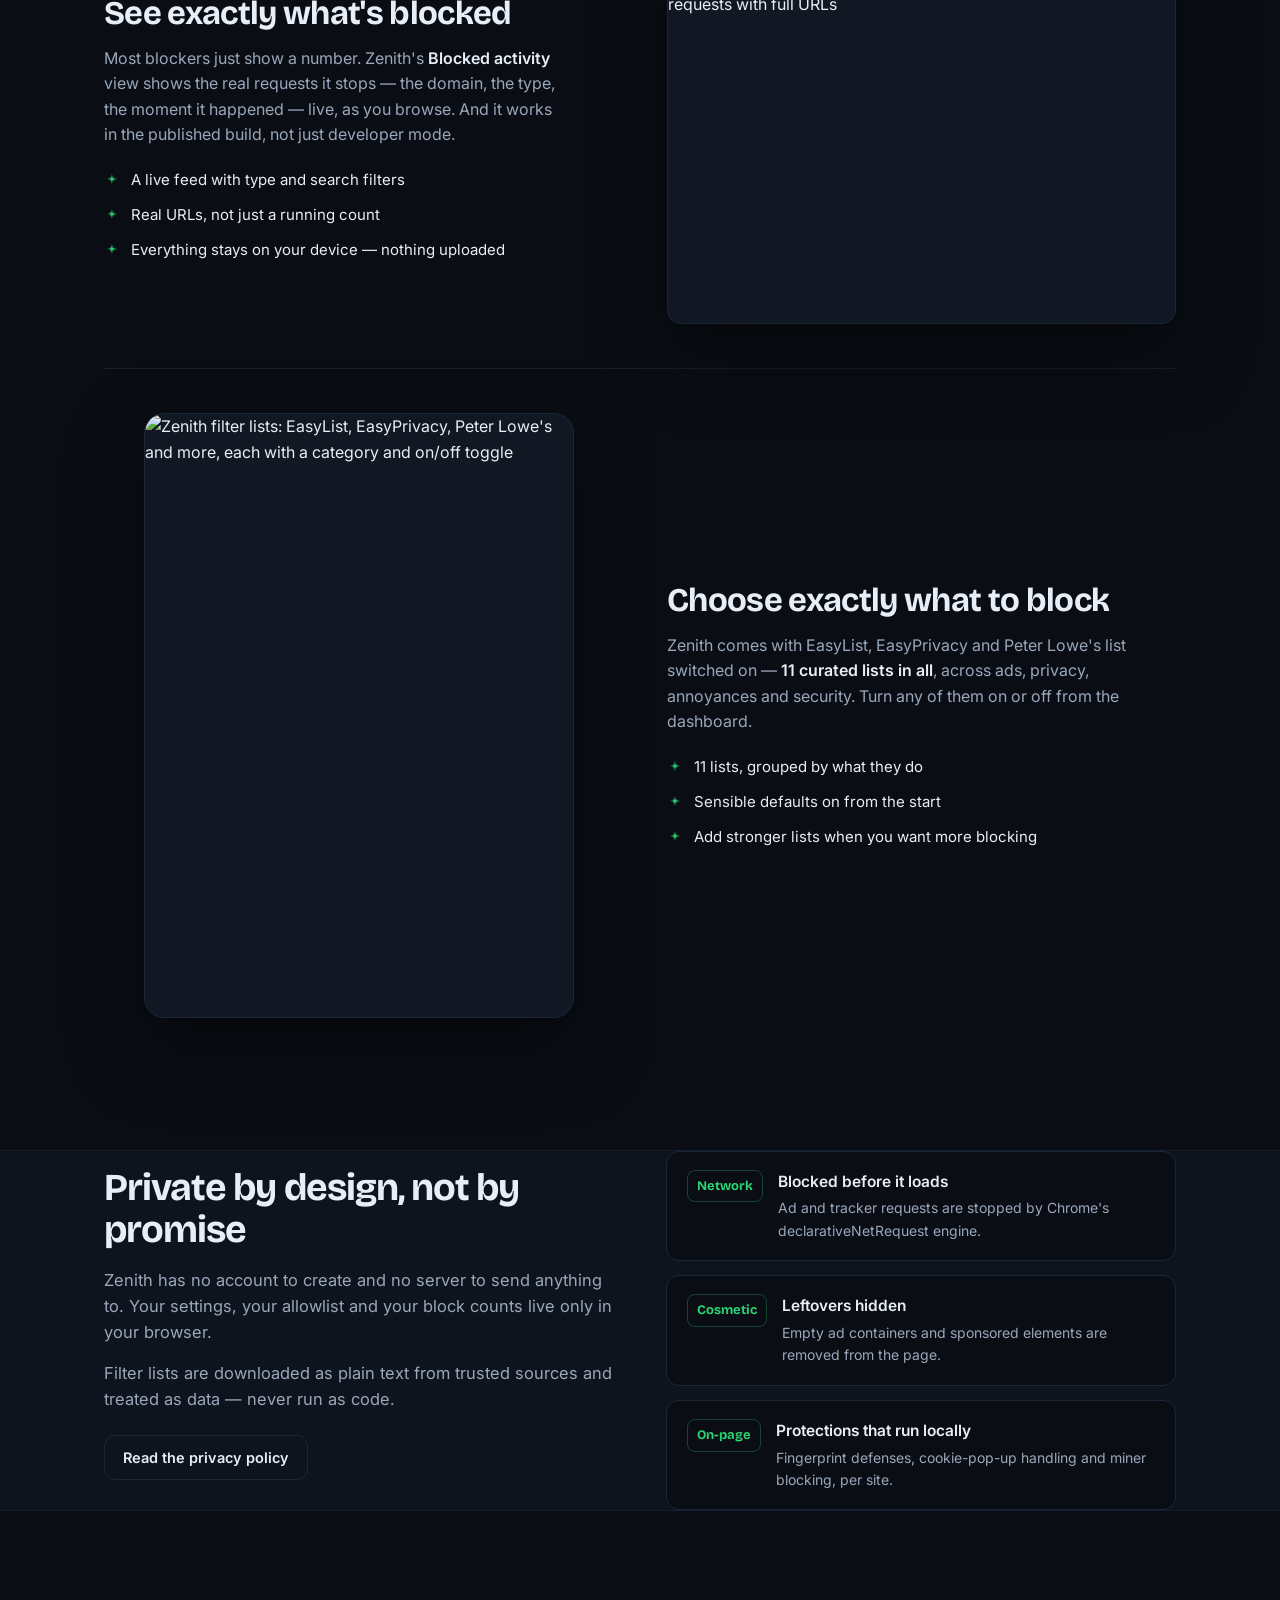
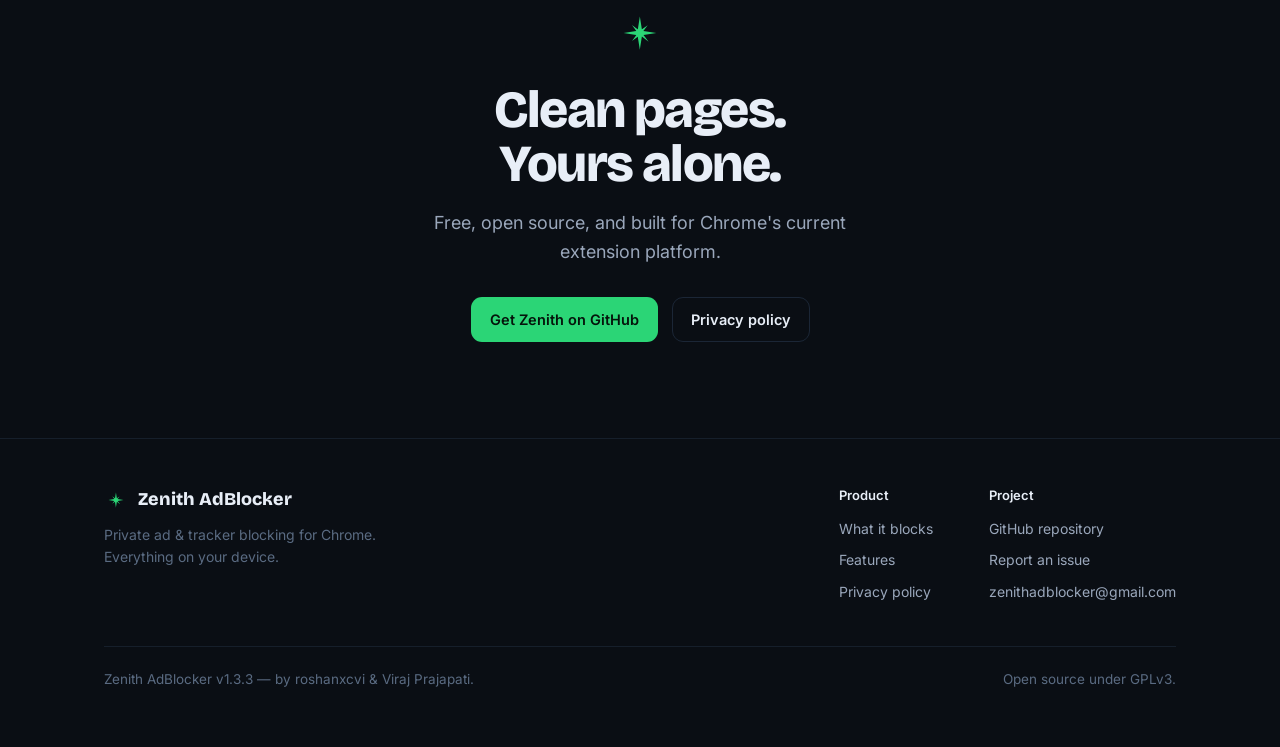
==== commit daf7c8e4: "New Logo" ====
--- a/index.html
+++ b/index.html
@@ -2,193 +2,397 @@
 <html lang="en">
 <head>
 <meta charset="UTF-8">
-<meta name="viewport" content="width=device-width,initial-scale=1.0">
-<title>Zenith AdBlocker — The Ultimate Chrome Ad Blocker</title>
-<meta name="description" content="Block ads, trackers, fingerprinting, crypto miners & cookie popups in Chrome. Zero acceptable ads. By roshanxcvi.">
+<meta name="viewport" content="width=device-width, initial-scale=1.0">
+<title>Zenith AdBlocker — private ad & tracker blocking for Chrome</title>
+<meta name="description" content="A fast, private ad and tracker blocker for Chrome. Blocks ads, trackers, fingerprinting, miners and cookie pop-ups — all on your device. Nothing about your browsing ever leaves it. Open source, Manifest V3.">
+<meta name="theme-color" content="#0a0e14">
+<meta property="og:title" content="Zenith AdBlocker — Block everything. Trust nothing.">
+<meta property="og:description" content="Private ad & tracker blocking for Chrome. 100% on-device — nothing leaves your browser. Open source, MV3.">
+<meta property="og:type" content="website">
+<meta property="og:image" content="https://roshanxcvi.github.io/zenith-adblocker-chrome/web-dashboard.png">
+<meta property="og:url" content="https://roshanxcvi.github.io/zenith-adblocker-chrome/">
+<link rel="preconnect" href="https://fonts.googleapis.com">
+<link rel="preconnect" href="https://fonts.gstatic.com" crossorigin>
+<link href="https://fonts.googleapis.com/css2?family=Bricolage+Grotesque:opsz,wght@12..96,500;12..96,700;12..96,800&family=Inter:wght@400;500;600&display=swap" rel="stylesheet">
 <style>
-:root{--bg:#050810;--bg2:#0a1120;--bg3:#0f1830;--border:#152040;--border2:#1e3060;--text:#e4ecf8;--text2:#7e94b8;--text3:#3e526e;--green:#00e676;--green2:#00c853;--gdim:rgba(0,230,118,.07);--gmid:rgba(0,230,118,.16);--red:#ff5252;--blue:#40c4ff;--purple:#a78bfa;--orange:#fb923c;--cyan:#22d3ee;--font:system-ui,-apple-system,BlinkMacSystemFont,"Segoe UI",sans-serif;--mono:ui-monospace,SFMono-Regular,Menlo,Monaco,Consolas,"Liberation Mono",monospace;}
-*,*::before,*::after{margin:0;padding:0;box-sizing:border-box}
-html{scroll-behavior:smooth}
-body{background:var(--bg);color:var(--text);font-family:var(--font);overflow-x:hidden}
-a{color:var(--green);text-decoration:none}
-.wrap{max-width:1140px;margin:0 auto;padding:0 24px}
-.fade{opacity:0;transform:translateY(30px);transition:opacity .7s,transform .7s}.fade.v{opacity:1;transform:translateY(0)}
-section{padding:90px 0}
-
-/* ══ NAV ══ */
-nav{position:fixed;top:0;left:0;right:0;z-index:999;padding:12px 0;background:rgba(5,8,16,.88);backdrop-filter:blur(16px);border-bottom:1px solid rgba(21,32,64,.5)}
-nav .wrap{display:flex;justify-content:space-between;align-items:center}
-.n-logo{display:flex;align-items:center;gap:9px;font-size:17px;font-weight:700;letter-spacing:-.3px}
-.n-links{display:flex;gap:24px;align-items:center}
-.n-links a{color:var(--text2);font-size:13px;font-weight:500;transition:color .2s}.n-links a:hover{color:var(--green)}
-.n-cta{background:linear-gradient(135deg,var(--green),var(--green2));color:var(--bg)!important;font-weight:700;padding:7px 18px;border-radius:7px;font-size:12px;transition:transform .2s,box-shadow .2s}
-.n-cta:hover{transform:translateY(-1px);box-shadow:0 4px 16px rgba(0,230,118,.25)}
-
-/* ══ HERO ══ */
-.hero{min-height:100vh;display:flex;align-items:center;padding-top:80px;position:relative;overflow:hidden}
-.hero::before{content:'';position:absolute;top:-300px;left:50%;transform:translateX(-50%);width:900px;height:900px;background:radial-gradient(circle,rgba(0,230,118,.04) 0%,transparent 65%);pointer-events:none}
-.hero::after{content:'';position:absolute;inset:0;background-image:linear-gradient(rgba(21,32,64,.08) 1px,transparent 1px),linear-gradient(90deg,rgba(21,32,64,.08) 1px,transparent 1px);background-size:60px 60px;mask:radial-gradient(ellipse 50% 50% at 50% 40%,black 10%,transparent 70%);pointer-events:none}
-.hero-inner{display:grid;grid-template-columns:1fr 1fr;gap:60px;align-items:center;position:relative;z-index:1}
-.hero-text{max-width:500px}
-.hero-badge{display:inline-flex;align-items:center;gap:6px;background:var(--gdim);border:1px solid rgba(0,230,118,.15);border-radius:20px;padding:4px 14px;font-size:11px;color:var(--green);font-weight:600;margin-bottom:20px}
-.hero-badge .dot{width:6px;height:6px;border-radius:50%;background:var(--green);animation:pulse 2s infinite}
-@keyframes pulse{0%,100%{opacity:1}50%{opacity:.3}}
-.hero h1{font-size:clamp(36px,5vw,52px);font-weight:800;letter-spacing:-1.5px;line-height:1.08;margin-bottom:14px}
-.hero h1 .hl{color:var(--green)}
-.hero-p{font-size:17px;color:var(--text2);line-height:1.6;margin-bottom:10px;max-width:420px}
-.hero-by{font-size:13px;color:var(--text3);margin-bottom:28px}.hero-by b{color:var(--green)}
-.hero-btn{display:inline-flex;align-items:center;gap:8px;background:linear-gradient(135deg,var(--green),var(--green2));color:var(--bg);font-weight:700;padding:14px 30px;border-radius:11px;font-size:15px;transition:transform .2s,box-shadow .2s;cursor:pointer}
-.hero-btn:hover{transform:translateY(-2px);box-shadow:0 8px 28px rgba(0,230,118,.25);color:var(--bg)}
-.hero-stats{display:flex;gap:32px;margin-top:36px;padding-top:24px;border-top:1px solid var(--border)}
-.hs{text-align:left}.hs-v{font-size:24px;font-weight:800;font-family:var(--mono);color:var(--green)}.hs-l{font-size:10px;color:var(--text3);text-transform:uppercase;letter-spacing:.8px;margin-top:2px}
-.hero-visual{display:flex;justify-content:center;align-items:center;position:relative}
-.hero-visual img{border-radius:14px;box-shadow:0 20px 60px rgba(0,0,0,.5),0 0 40px rgba(0,230,118,.06);border:1px solid var(--border);max-height:500px;width:auto}
-
-/* ══ FEATURES ══ */
-.sec-label{font-family:var(--mono);font-size:11px;font-weight:600;color:var(--green);text-transform:uppercase;letter-spacing:2px;margin-bottom:10px}
-.sec-title{font-size:clamp(26px,4vw,38px);font-weight:800;letter-spacing:-.8px;margin-bottom:14px;line-height:1.12}
-.sec-desc{font-size:16px;color:var(--text2);max-width:500px;line-height:1.6}
-.feat-grid{display:grid;grid-template-columns:repeat(3,1fr);gap:16px;margin-top:40px}
-.fc{background:var(--bg2);border:1px solid var(--border);border-radius:14px;padding:24px 20px;position:relative;overflow:hidden;transition:border-color .3s,transform .3s}
-.fc:hover{border-color:var(--border2);transform:translateY(-3px)}
-.fc::before{content:'';position:absolute;top:0;left:0;right:0;height:2px;opacity:0;transition:opacity .3s}.fc:hover::before{opacity:1}
-.fc:nth-child(1)::before{background:var(--red)}.fc:nth-child(2)::before{background:var(--green)}.fc:nth-child(3)::before{background:var(--blue)}
-.fc:nth-child(4)::before{background:var(--purple)}.fc:nth-child(5)::before{background:var(--orange)}.fc:nth-child(6)::before{background:var(--cyan)}
-.fc-i{font-size:24px;margin-bottom:12px}
-.fc h3{font-size:16px;font-weight:700;margin-bottom:6px}
-.fc p{font-size:13px;color:var(--text2);line-height:1.6}
-
-/* ══ SCREENSHOT ══ */
-.screenshot-sec{text-align:center;background:var(--bg2);border-top:1px solid var(--border);border-bottom:1px solid var(--border)}
-.ss-wrap{margin-top:36px;display:flex;justify-content:center}
-.ss-wrap img{border-radius:12px;box-shadow:0 16px 50px rgba(0,0,0,.5);border:1px solid var(--border);max-width:100%;height:auto}
-
-/* ══ COMPARE ══ */
-table{width:100%;border-collapse:collapse;margin-top:36px;font-size:13px}
-th{padding:12px 14px;text-align:center;font-weight:700;background:var(--bg3);border-bottom:2px solid var(--border)}
-th:first-child{text-align:left;width:200px}
-th.z{color:var(--green)}
-td{padding:10px 14px;text-align:center;border-bottom:1px solid var(--border)}
-td:first-child{text-align:left;font-weight:500}
-tr:hover td{background:rgba(0,230,118,.02)}
-.ck{color:var(--green);font-weight:700;font-size:15px}
-.cx{color:var(--red);font-size:13px}
-.cw{color:var(--orange);font-size:13px}
-
-/* ══ HOW ══ */
-.steps{margin-top:40px;counter-reset:step}
-.st{display:flex;gap:20px;padding:20px 0;border-bottom:1px solid var(--border)}
-.st-n{width:42px;height:42px;flex-shrink:0;background:var(--gdim);border:1px solid rgba(0,230,118,.15);border-radius:10px;display:flex;align-items:center;justify-content:center;font-family:var(--mono);font-size:16px;font-weight:700;color:var(--green)}
-.st-c h3{font-size:15px;font-weight:700;margin-bottom:3px}
-.st-c p{font-size:13px;color:var(--text2);line-height:1.5}
-.st-c code{font-family:var(--mono);font-size:11px;background:var(--bg3);padding:2px 7px;border-radius:3px;color:var(--green)}
-
-/* ══ CTA ══ */
-.cta{text-align:center;position:relative;padding:100px 0}
-.cta::before{content:'';position:absolute;top:50%;left:50%;transform:translate(-50%,-50%);width:500px;height:500px;background:radial-gradient(circle,rgba(0,230,118,.04),transparent 70%)}
-.cta-t{font-size:clamp(28px,5vw,44px);font-weight:800;letter-spacing:-1px;margin-bottom:10px;position:relative}
-.cta-s{font-size:17px;color:var(--text2);margin-bottom:28px;position:relative}
-
-/* ══ FOOTER ══ */
-footer{padding:32px 0;border-top:1px solid var(--border);text-align:center;color:var(--text3);font-size:12px}
-.fl{display:flex;justify-content:center;gap:20px;margin-bottom:10px;flex-wrap:wrap}.fl a{color:var(--text2);font-size:12px}
-
-/* ══ RESPONSIVE ══ */
-@media(max-width:900px){.hero-inner{grid-template-columns:1fr;text-align:center}.hero-text{max-width:100%}.hero-p{margin:0 auto 10px}.hero-stats{justify-content:center}.hero-visual{margin-top:32px}.feat-grid{grid-template-columns:1fr}table{font-size:11px}th,td{padding:7px 5px}}
-@media(max-width:480px){.hero-stats{flex-wrap:wrap;gap:16px}.n-links a:not(.n-cta){display:none}}
+  :root{
+    --ink:#0a0e14; --panel:#111823; --panel-2:#0e141d; --line:#1b2636; --line-soft:#161f2b;
+    --text:#e8eef7; --muted:#9aa7bb; --faint:#5a6b82;
+    --green:#2bd576; --green-bright:#58f29a; --green-deep:#189d55;
+    --green-bg:rgba(43,213,118,.09); --green-line:rgba(43,213,118,.28);
+    --display:"Bricolage Grotesque",system-ui,sans-serif;
+    --body:"Inter",system-ui,-apple-system,"Segoe UI",sans-serif;
+    --maxw:1120px;
+  }
+  *,*::before,*::after{margin:0;padding:0;box-sizing:border-box}
+  html{scroll-behavior:smooth}
+  body{background:var(--ink);color:var(--text);font-family:var(--body);line-height:1.6;
+    -webkit-font-smoothing:antialiased;text-rendering:optimizeLegibility;overflow-x:hidden}
+  a{color:var(--green);text-decoration:none}
+  .wrap{max-width:var(--maxw);margin:0 auto;padding:0 24px}
+  svg{display:block}
+
+  /* ── nav ── */
+  header.nav{position:sticky;top:0;z-index:50;background:rgba(10,14,20,.72);
+    backdrop-filter:blur(14px);border-bottom:1px solid var(--line-soft)}
+  .nav-in{display:flex;align-items:center;justify-content:space-between;height:64px}
+  .brand{display:flex;align-items:center;gap:10px;font-family:var(--display);font-weight:800;
+    font-size:19px;letter-spacing:-.02em;color:var(--text)}
+  .brand .mk{width:26px;height:26px}
+  .brand .mk path{fill:var(--green)}
+  .nav-links{display:flex;align-items:center;gap:28px}
+  .nav-links a.navlink{color:var(--muted);font-size:14.5px;font-weight:500}
+  .nav-links a.navlink:hover{color:var(--text)}
+  .btn{display:inline-flex;align-items:center;gap:9px;font-family:var(--body);font-weight:600;
+    font-size:14.5px;border-radius:11px;padding:10px 18px;cursor:pointer;transition:transform .12s ease,background .18s ease,border-color .18s ease;border:1px solid transparent}
+  .btn-primary{background:var(--green);color:#05140b}
+  .btn-primary:hover{background:var(--green-bright);transform:translateY(-1px)}
+  .btn-ghost{background:transparent;color:var(--text);border-color:var(--line)}
+  .btn-ghost:hover{border-color:var(--green-line);color:var(--green)}
+  .gh-ic{width:17px;height:17px;fill:currentColor}
+
+  /* ── hero ── */
+  .hero{position:relative;padding:92px 0 80px}
+  .hero-grid{display:grid;grid-template-columns:1.05fr .95fr;gap:48px;align-items:center}
+  .tagpill{display:inline-flex;align-items:center;gap:8px;font-size:13px;font-weight:600;color:var(--green);
+    background:var(--green-bg);border:1px solid var(--green-line);border-radius:999px;padding:6px 13px;margin-bottom:26px}
+  .tagpill .dot{width:6px;height:6px;border-radius:50%;background:var(--green);box-shadow:0 0 0 3px var(--green-bg)}
+  h1.title{font-family:var(--display);font-weight:800;font-size:clamp(42px,6.2vw,74px);line-height:1.02;
+    letter-spacing:-.03em;margin-bottom:22px}
+  h1.title .l2{color:var(--muted)}
+  .lede{font-size:19px;color:var(--muted);max-width:40ch;margin-bottom:32px}
+  .lede b{color:var(--text);font-weight:600}
+  .cta-row{display:flex;flex-wrap:wrap;gap:14px;align-items:center}
+  .cta-note{font-size:13.5px;color:var(--faint);margin-top:16px}
+  .cta-note .soon{color:var(--muted)}
+
+  /* hero star */
+  .star-stage{position:relative;display:flex;align-items:center;justify-content:center;min-height:360px}
+  .star-glow{position:absolute;width:min(460px,90%);aspect-ratio:1;border-radius:50%;
+    background:radial-gradient(circle,rgba(43,213,118,.22) 0%,rgba(43,213,118,.07) 38%,transparent 66%)}
+  .star-mark{position:relative;width:min(300px,62%);filter:drop-shadow(0 14px 44px rgba(43,213,118,.35))}
+  .star-mark path{fill:var(--green)}
+  @keyframes rise{from{opacity:0;transform:scale(.86) translateY(12px)}to{opacity:1;transform:none}}
+  .star-mark{animation:rise 1s cubic-bezier(.2,.7,.2,1) both}
+  .ring{position:absolute;border:1px solid var(--line);border-radius:50%;opacity:.5}
+  .ring.r1{width:min(340px,70%);aspect-ratio:1}
+  .ring.r2{width:min(440px,88%);aspect-ratio:1;opacity:.28}
+
+  /* ── trust strip ── */
+  .trust{border-top:1px solid var(--line-soft);border-bottom:1px solid var(--line-soft);background:var(--panel-2)}
+  .trust-in{display:grid;grid-template-columns:repeat(3,1fr);gap:0}
+  .trust-item{padding:30px 24px;text-align:center;border-right:1px solid var(--line-soft)}
+  .trust-item:last-child{border-right:none}
+  .trust-num{font-family:var(--display);font-weight:700;font-size:34px;letter-spacing:-.02em;color:var(--green)}
+  .trust-lab{font-size:14px;color:var(--muted);margin-top:4px}
+
+  /* ── sections ── */
+  section.band{padding:88px 0}
+  .sec-head{max-width:620px;margin-bottom:46px}
+  h2.sec-title{font-family:var(--display);font-weight:700;font-size:clamp(28px,3.6vw,40px);
+    letter-spacing:-.025em;line-height:1.08;margin-bottom:14px}
+  .sec-sub{font-size:17px;color:var(--muted)}
+
+  /* what it blocks */
+  .blocks{display:grid;grid-template-columns:repeat(3,1fr);gap:1px;background:var(--line-soft);
+    border:1px solid var(--line-soft);border-radius:16px;overflow:hidden}
+  .blk{background:var(--ink);padding:28px 26px}
+  .blk h3{font-family:var(--display);font-weight:700;font-size:18px;letter-spacing:-.01em;margin-bottom:8px;
+    display:flex;align-items:center;gap:10px}
+  .blk h3 .tick{width:17px;height:17px;flex-shrink:0}
+  .blk h3 .tick path{fill:var(--green)}
+  .blk p{font-size:14.5px;color:var(--muted);line-height:1.55}
+
+  /* feature rows */
+  .feature{display:grid;grid-template-columns:1fr 1fr;gap:54px;align-items:center;padding:44px 0}
+  .feature + .feature{border-top:1px solid var(--line-soft)}
+  .feature.rev .copy{order:2}
+  .feature .copy h3{font-family:var(--display);font-weight:700;font-size:clamp(24px,3vw,33px);
+    letter-spacing:-.02em;line-height:1.12;margin-bottom:14px}
+  .feature .copy p{font-size:16px;color:var(--muted);margin-bottom:14px;max-width:46ch}
+  .feature .copy p b{color:var(--text);font-weight:600}
+  .flist{list-style:none;display:flex;flex-direction:column;gap:11px;margin-top:20px}
+  .flist li{display:flex;align-items:flex-start;gap:11px;font-size:15px;color:var(--text)}
+  .flist .tick{width:16px;height:16px;margin-top:3px;flex-shrink:0}
+  .flist .tick path{fill:var(--green)}
+  .shot{border:1px solid var(--line);border-radius:14px;overflow:hidden;background:var(--panel);
+    box-shadow:0 30px 70px rgba(0,0,0,.5)}
+  .shot .bar{display:flex;align-items:center;gap:7px;padding:11px 14px;border-bottom:1px solid var(--line-soft);background:var(--panel-2)}
+  .shot .bar i{width:10px;height:10px;border-radius:50%;background:#2a3550;display:block}
+  .shot img{width:100%;height:auto;display:block}
+  .shot-app{max-width:328px;margin:0 auto;border:1px solid var(--line);border-radius:20px;overflow:hidden;
+    background:var(--panel);box-shadow:0 30px 70px rgba(0,0,0,.5)}
+  .shot-app img{width:100%;height:auto;display:block}
+  .shot-app.wide{max-width:430px}
+
+  /* privacy band */
+  .priv{background:var(--panel-2);border-top:1px solid var(--line-soft);border-bottom:1px solid var(--line-soft)}
+  .priv-grid{display:grid;grid-template-columns:1fr 1fr;gap:52px;align-items:center}
+  .priv-grid h2{font-family:var(--display);font-weight:700;font-size:clamp(28px,3.4vw,38px);letter-spacing:-.025em;line-height:1.1;margin-bottom:16px}
+  .priv-grid p{font-size:16.5px;color:var(--muted);margin-bottom:14px}
+  .layers{display:flex;flex-direction:column;gap:14px}
+  .layer{display:flex;gap:15px;padding:18px 20px;border:1px solid var(--line);border-radius:13px;background:var(--ink)}
+  .layer .lab{font-family:var(--display);font-weight:700;font-size:13px;color:var(--green);
+    border:1px solid var(--green-line);border-radius:8px;padding:5px 9px;height:fit-content;white-space:nowrap}
+  .layer .lx h4{font-size:15.5px;font-weight:600;margin-bottom:3px}
+  .layer .lx p{font-size:14px;color:var(--muted);margin:0}
+
+  /* final cta */
+  .final{text-align:center;padding:96px 0}
+  .final .fstar{width:52px;margin:0 auto 24px}
+  .final .fstar path{fill:var(--green)}
+  .final h2{font-family:var(--display);font-weight:800;font-size:clamp(32px,4.4vw,52px);letter-spacing:-.03em;line-height:1.04;margin-bottom:18px}
+  .final p{font-size:18px;color:var(--muted);max-width:44ch;margin:0 auto 30px}
+  .final .cta-row{justify-content:center}
+
+  /* footer */
+  footer.ft{border-top:1px solid var(--line-soft);padding:46px 0 56px}
+  .ft-top{display:flex;justify-content:space-between;align-items:flex-start;gap:30px;flex-wrap:wrap;margin-bottom:34px}
+  .ft-brand{display:flex;align-items:center;gap:10px;font-family:var(--display);font-weight:800;font-size:18px}
+  .ft-brand .mk{width:24px;height:24px}.ft-brand .mk path{fill:var(--green)}
+  .ft-tag{color:var(--faint);font-size:14px;margin-top:10px;max-width:34ch}
+  .ft-cols{display:flex;gap:56px;flex-wrap:wrap}
+  .ft-col h5{font-size:13px;font-weight:600;color:var(--text);margin-bottom:12px}
+  .ft-col a{display:block;color:var(--muted);font-size:14px;margin-bottom:9px}
+  .ft-col a:hover{color:var(--green)}
+  .ft-bot{display:flex;justify-content:space-between;gap:16px;flex-wrap:wrap;
+    border-top:1px solid var(--line-soft);padding-top:22px;color:var(--faint);font-size:13.5px}
+
+  @media (max-width:860px){
+    .hero-grid{grid-template-columns:1fr;gap:10px}
+    .star-stage{order:-1;min-height:260px;margin-bottom:8px}
+    .star-mark{width:180px}
+    .blocks{grid-template-columns:1fr 1fr}
+    .feature,.priv-grid{grid-template-columns:1fr;gap:26px}
+    .feature.rev .copy{order:0}
+    .feature .shot,.feature .shot-app{order:-1}
+    .nav-links a.navlink{display:none}
+  }
+  @media (max-width:560px){
+    .hero{padding:60px 0 56px}
+    section.band{padding:62px 0}
+    .trust-in{grid-template-columns:1fr}
+    .trust-item{border-right:none;border-bottom:1px solid var(--line-soft);padding:24px}
+    .trust-item:last-child{border-bottom:none}
+    .blocks{grid-template-columns:1fr}
+    .ft-top{flex-direction:column}
+  }
+  @media (prefers-reduced-motion:reduce){
+    .star-mark{animation:none}
+    html{scroll-behavior:auto}
+    .btn{transition:none}
+  }
 </style>
 </head>
 <body>
 
-<nav><div class="wrap">
-<div class="n-logo"><svg width="22" height="22" viewBox="0 0 24 24" fill="none"><path d="M12 2L3 7v6c0 5.55 3.84 10.74 9 12 5.16-1.26 9-6.45 9-12V7l-9-5z" fill="#00e676"/><path d="M10 15.5l-3.5-3.5 1.41-1.41L10 12.67l5.59-5.59L17 8.5l-7 7z" fill="#050810"/></svg>Zenith</div>
-<div class="n-links"><a href="#features">Features</a><a href="#compare">Compare</a><a href="#install">Install</a><a href="https://github.com/roshanxcvi/zenith-adblocker-chrome" class="n-cta">GitHub</a></div>
-</div></nav>
-
-<section class="hero"><div class="wrap"><div class="hero-inner">
-<div class="hero-text">
-<div class="hero-badge"><span class="dot"></span>Chrome Extension — v1.3.2</div>
-<h1>Block Everything.<br><span class="hl">Trust Nothing.</span></h1>
-<p class="hero-p">The ultimate Chrome ad blocker. Combines the best of uBlock Origin, Ghostery, Privacy Badger & AdBlock Plus — in one extension.</p>
-<p class="hero-by">Developed by <b>roshanxcvi</b></p>
-<a href="https://github.com/roshanxcvi/zenith-adblocker-chrome" class="hero-btn"><svg width="18" height="18" viewBox="0 0 24 24" fill="currentColor"><path d="M12 0c-6.626 0-12 5.373-12 12 0 5.302 3.438 9.8 8.207 11.387.599.111.793-.261.793-.577v-2.234c-3.338.726-4.033-1.416-4.033-1.416-.546-1.387-1.333-1.756-1.333-1.756-1.089-.745.083-.729.083-.729 1.205.084 1.839 1.237 1.839 1.237 1.07 1.834 2.807 1.304 3.492.997.107-.775.418-1.305.762-1.604-2.665-.305-5.467-1.334-5.467-5.931 0-1.311.469-2.381 1.236-3.221-.124-.303-.535-1.524.117-3.176 0 0 1.008-.322 3.301 1.23.957-.266 1.983-.399 3.003-.404 1.02.005 2.047.138 3.006.404 2.291-1.552 3.297-1.23 3.297-1.23.653 1.653.242 2.874.118 3.176.77.84 1.235 1.911 1.235 3.221 0 4.609-2.807 5.624-5.479 5.921.43.372.823 1.102.823 2.222v3.293c0 .319.192.694.801.576 4.765-1.589 8.199-6.086 8.199-11.386 0-6.627-5.373-12-12-12z"/></svg>View on GitHub</a>
-<div class="hero-stats">
-<div class="hs"><div class="hs-v">100K+</div><div class="hs-l">Filter Rules</div></div>
-<div class="hs"><div class="hs-v">15</div><div class="hs-l">Filter Lists</div></div>
-<div class="hs"><div class="hs-v">6</div><div class="hs-l">Modules</div></div>
-<div class="hs"><div class="hs-v">$0</div><div class="hs-l">Forever</div></div>
-</div></div>
-<div class="hero-visual">
-<img src="[data-uri]" alt="Zenith AdBlocker Popup" width="340">
-</div>
-</div></div></section>
-
-<section id="features"><div class="wrap">
-<div class="fade"><div class="sec-label">Protection Modules</div>
-<div class="sec-title">Six layers of defense.<br>All enabled by default.</div>
-<p class="sec-desc">No configuration needed. Install and every module starts protecting you instantly.</p></div>
-<div class="feat-grid">
-<div class="fc fade"><div class="fc-i">🛡️</div><h3>Ad Blocking</h3><p>500+ built-in rules. 15 community filter lists including EasyList, EasyPrivacy, HaGeZi DNS. 100,000+ total rules. Chrome declarativeNetRequest for instant network-level blocking.</p></div>
-<div class="fc fade"><div class="fc-i">🔍</div><h3>Smart Tracker Learning</h3><p>Automatically detects domains that track you across 3+ websites and blocks them. Behavioral detection like Privacy Badger — no predefined list needed.</p></div>
-<div class="fc fade"><div class="fc-i">🔒</div><h3>Fingerprint Protection</h3><p>Canvas noise injection, WebGL spoofing, AudioContext randomization, Battery API blocking, Navigator normalization. Sends GPC & DNT signals automatically.</p></div>
-<div class="fc fade"><div class="fc-i">🍪</div><h3>Cookie Auto-Reject</h3><p>Auto-clicks "Reject All" on cookie consent popups. Supports 20+ CMP frameworks: OneTrust, Cookiebot, Didomi, TrustArc, Quantcast. Multi-language.</p></div>
-<div class="fc fade"><div class="fc-i">🧹</div><h3>Annoyance Blocker</h3><p>Kills newsletter popups, chat widgets (Intercom, Drift, Tidio, Tawk, Crisp), push prompts, app banners, sticky videos. All gone.</p></div>
-<div class="fc fade"><div class="fc-i">⛏️</div><h3>Crypto Miner Blocker</h3><p>Stops CoinHive, CryptoLoot, JSECoin, CoinImp and 15+ mining services from hijacking your CPU.</p></div>
-</div></div></section>
-
-<section class="screenshot-sec"><div class="wrap">
-<div class="fade"><div class="sec-label">Dashboard</div>
-<div class="sec-title">See everything Zenith blocks.</div>
-<p class="sec-desc" style="margin:0 auto">Full analytics dashboard with category breakdown, top blocked domains, and live request feed.</p></div>
-<div class="ss-wrap fade">
-<img src="[data-uri]" alt="Zenith AdBlocker Dashboard" width="900">
-</div></div></section>
-
-<section id="compare"><div class="wrap">
-<div class="fade"><div class="sec-label">Comparison</div>
-<div class="sec-title">One extension to replace them all.</div>
-<p class="sec-desc">See how Zenith compares to every major ad blocker.</p></div>
-<table class="fade">
-<thead><tr><th>Feature</th><th class="z">Zenith</th><th>uBlock Origin</th><th>AdBlock Plus</th><th>Ghostery</th><th>Privacy Badger</th></tr></thead>
-<tbody>
-<tr><td>Ad Blocking</td><td class="ck">✓</td><td class="ck">✓</td><td class="cw">⚠</td><td class="ck">✓</td><td class="cx">✗</td></tr>
-<tr><td>Tracker Blocking</td><td class="ck">✓</td><td class="ck">✓</td><td class="cw">⚠</td><td class="ck">✓</td><td class="ck">✓</td></tr>
-<tr><td>Auto-Learning Trackers</td><td class="ck">✓</td><td class="cx">✗</td><td class="cx">✗</td><td class="cx">✗</td><td class="ck">✓</td></tr>
-<tr><td>Fingerprint Protection</td><td class="ck">✓</td><td class="cx">✗</td><td class="cx">✗</td><td class="cx">✗</td><td class="cx">✗</td></tr>
-<tr><td>Cookie Auto-Reject</td><td class="ck">✓</td><td class="cx">✗</td><td class="cx">✗</td><td class="ck">✓</td><td class="cx">✗</td></tr>
-<tr><td>Annoyance Blocking</td><td class="ck">✓</td><td class="ck">✓</td><td class="cx">✗</td><td class="cx">✗</td><td class="cx">✗</td></tr>
-<tr><td>Crypto Miner Blocking</td><td class="ck">✓</td><td class="ck">✓</td><td class="cx">✗</td><td class="cx">✗</td><td class="cx">✗</td></tr>
-<tr><td>Dashboard Analytics</td><td class="ck">✓</td><td class="cx">✗</td><td class="cx">✗</td><td class="cw">⚠</td><td class="cx">✗</td></tr>
-<tr><td>Zero "Acceptable Ads"</td><td class="ck">✓</td><td class="ck">✓</td><td class="cx">✗</td><td class="ck">✓</td><td>—</td></tr>
-</tbody></table>
-</div></section>
-
-<section id="install"><div class="wrap">
-<div class="fade"><div class="sec-label">Install</div>
-<div class="sec-title">Up and running in 60 seconds.</div>
-<p class="sec-desc">No coding required. Just 4 clicks.</p></div>
-<div class="steps">
-<div class="st fade"><div class="st-n">1</div><div class="st-c"><h3>Clone or download the repo</h3><p>Go to the <a href="https://github.com/roshanxcvi/zenith-adblocker-chrome">GitHub repo</a> and click <b>Code → Download ZIP</b>, or clone with <code>git clone</code></p></div></div>
-<div class="st fade"><div class="st-n">2</div><div class="st-c"><h3>Unzip the file</h3><p>Right-click the ZIP → <b>Extract All</b> (Windows) or double-click (Mac).</p></div></div>
-<div class="st fade"><div class="st-n">3</div><div class="st-c"><h3>Open Chrome extensions</h3><p>Go to <code>chrome://extensions/</code> and turn on <b>Developer mode</b> (top-right toggle).</p></div></div>
-<div class="st fade"><div class="st-n">4</div><div class="st-c"><h3>Load the extension</h3><p>Click <b>"Load unpacked"</b> → select the unzipped folder. The green Zenith shield appears in your toolbar — you're protected!</p></div></div>
-</div></div></section>
-
-<section class="cta"><div class="wrap fade">
-<svg width="52" height="52" viewBox="0 0 24 24" fill="none" style="margin-bottom:16px;filter:drop-shadow(0 0 20px rgba(0,230,118,.2));animation:float 3s ease-in-out infinite"><path d="M12 2L3 7v6c0 5.55 3.84 10.74 9 12 5.16-1.26 9-6.45 9-12V7l-9-5z" fill="#00e676"/><path d="M10 15.5l-3.5-3.5 1.41-1.41L10 12.67l5.59-5.59L17 8.5l-7 7z" fill="#050810"/></svg>
-<style>@keyframes float{0%,100%{transform:translateY(0)}50%{transform:translateY(-8px)}}</style>
-<div class="cta-t">Take back your browser.</div>
-<div class="cta-s">Zero ads. Zero trackers. Zero compromise. Forever free.</div>
-<a href="https://github.com/roshanxcvi/zenith-adblocker-chrome" class="hero-btn" style="font-size:17px;padding:15px 36px"><svg width="18" height="18" viewBox="0 0 24 24" fill="currentColor"><path d="M12 0c-6.626 0-12 5.373-12 12 0 5.302 3.438 9.8 8.207 11.387.599.111.793-.261.793-.577v-2.234c-3.338.726-4.033-1.416-4.033-1.416-.546-1.387-1.333-1.756-1.333-1.756-1.089-.745.083-.729.083-.729 1.205.084 1.839 1.237 1.839 1.237 1.07 1.834 2.807 1.304 3.492.997.107-.775.418-1.305.762-1.604-2.665-.305-5.467-1.334-5.467-5.931 0-1.311.469-2.381 1.236-3.221-.124-.303-.535-1.524.117-3.176 0 0 1.008-.322 3.301 1.23.957-.266 1.983-.399 3.003-.404 1.02.005 2.047.138 3.006.404 2.291-1.552 3.297-1.23 3.297-1.23.653 1.653.242 2.874.118 3.176.77.84 1.235 1.911 1.235 3.221 0 4.609-2.807 5.624-5.479 5.921.43.372.823 1.102.823 2.222v3.293c0 .319.192.694.801.576 4.765-1.589 8.199-6.086 8.199-11.386 0-6.627-5.373-12-12-12z"/></svg>View on GitHub</a>
-</div></section>
-
-<footer><div class="wrap">
-<div class="fl"><a href="https://github.com/roshanxcvi/zenith-adblocker-chrome">GitHub</a><a href="https://github.com/roshanxcvi/zenith-adblocker-chrome">Report Bug</a><a href="https://github.com/roshanxcvi">roshanxcvi</a></div>
-<p>Made with ❤️ by <a href="https://github.com/roshanxcvi">roshanxcvi</a> · Zenith AdBlocker v1.3.2</p>
-</div></footer>
-
-<script>
-const o=new IntersectionObserver(e=>{e.forEach(x=>{if(x.isIntersecting)x.target.classList.add('v')})},{threshold:.1,rootMargin:'0px 0px -40px 0px'});
-document.querySelectorAll('.fade').forEach(e=>o.observe(e));
-</script>
-</body></html>
+<!-- reusable star path: M11.91,19.56 ... Z (viewBox 0 0 24 24) -->
+
+<header class="nav">
+  <div class="wrap nav-in">
+    <a class="brand" href="#top" aria-label="Zenith AdBlocker home">
+      <svg class="mk" viewBox="0 0 24 24" aria-hidden="true"><path d="M11.91,19.56 L10.96,13.69 L8.32,15.64 L10.23,13.01 L10.17,12.9 L4.46,12.0 L10.23,11.06 L10.23,10.97 L8.29,8.32 L10.9,10.3 L11.0,10.27 L11.93,4.42 L12.86,10.27 L12.91,10.32 L15.55,8.41 L13.56,11.06 L19.51,12.0 L13.61,12.96 L15.83,15.77 L15.84,15.88 L12.87,13.65 L11.99,19.1 L11.99,19.5 L11.91,19.56 Z"/></svg>
+      Zenith
+    </a>
+    <nav class="nav-links">
+      <a class="navlink" href="#blocks">What it blocks</a>
+      <a class="navlink" href="#features">Features</a>
+      <a class="navlink" href="#privacy">Privacy</a>
+      <a class="btn btn-ghost" href="https://github.com/roshanxcvi/zenith-adblocker-chrome" target="_blank" rel="noopener">
+        <svg class="gh-ic" viewBox="0 0 16 16" aria-hidden="true"><path d="M8 0C3.58 0 0 3.58 0 8c0 3.54 2.29 6.53 5.47 7.59.4.07.55-.17.55-.38 0-.19-.01-.82-.01-1.49-2.01.37-2.53-.49-2.69-.94-.09-.23-.48-.94-.82-1.13-.28-.15-.68-.52-.01-.53.63-.01 1.08.58 1.23.82.72 1.21 1.87.87 2.33.66.07-.52.28-.87.51-1.07-1.78-.2-3.64-.89-3.64-3.95 0-.87.31-1.59.82-2.15-.08-.2-.36-1.02.08-2.12 0 0 .67-.21 2.2.82.64-.18 1.32-.27 2-.27.68 0 1.36.09 2 .27 1.53-1.04 2.2-.82 2.2-.82.44 1.1.16 1.92.08 2.12.51.56.82 1.27.82 2.15 0 3.07-1.87 3.75-3.65 3.95.29.25.54.73.54 1.48 0 1.07-.01 1.93-.01 2.2 0 .21.15.46.55.38A8.01 8.01 0 0 0 16 8c0-4.42-3.58-8-8-8z"/></svg>
+        GitHub
+      </a>
+    </nav>
+  </div>
+</header>
+
+<main id="top">
+
+  <!-- hero -->
+  <section class="hero">
+    <div class="wrap hero-grid">
+      <div class="hero-copy">
+        <span class="tagpill"><span class="dot"></span>Open source · Manifest V3</span>
+        <h1 class="title">Block everything.<br><span class="l2">Trust nothing.</span></h1>
+        <p class="lede">A fast ad and tracker blocker for Chrome that runs entirely on your device. <b>Nothing about your browsing ever leaves it</b> — no accounts, no servers, no telemetry.</p>
+        <div class="cta-row">
+          <a class="btn btn-primary" href="https://github.com/roshanxcvi/zenith-adblocker-chrome" target="_blank" rel="noopener">Get Zenith</a>
+          <a class="btn btn-ghost" href="#features">See it work</a>
+        </div>
+        <p class="cta-note"><span class="soon">Chrome Web Store release coming soon.</span> Available now on GitHub.</p>
+      </div>
+      <div class="star-stage" aria-hidden="true">
+        <div class="ring r2"></div>
+        <div class="ring r1"></div>
+        <div class="star-glow"></div>
+        <svg class="star-mark" viewBox="0 0 24 24"><path d="M11.91,19.56 L10.96,13.69 L8.32,15.64 L10.23,13.01 L10.17,12.9 L4.46,12.0 L10.23,11.06 L10.23,10.97 L8.29,8.32 L10.9,10.3 L11.0,10.27 L11.93,4.42 L12.86,10.27 L12.91,10.32 L15.55,8.41 L13.56,11.06 L19.51,12.0 L13.61,12.96 L15.83,15.77 L15.84,15.88 L12.87,13.65 L11.99,19.1 L11.99,19.5 L11.91,19.56 Z"/></svg>
+      </div>
+    </div>
+  </section>
+
+  <!-- trust strip -->
+  <div class="trust">
+    <div class="wrap trust-in">
+      <div class="trust-item"><div class="trust-num">97%</div><div class="trust-lab">blocked on independent ad-block tests</div></div>
+      <div class="trust-item"><div class="trust-num">0</div><div class="trust-lab">bytes of browsing data sent anywhere</div></div>
+      <div class="trust-item"><div class="trust-num">100%</div><div class="trust-lab">processed locally, on your device</div></div>
+    </div>
+  </div>
+
+  <!-- what it blocks -->
+  <section class="band" id="blocks">
+    <div class="wrap">
+      <div class="sec-head">
+        <h2 class="sec-title">One blocker for the whole mess</h2>
+        <p class="sec-sub">Ads are just the start. Zenith stops the trackers, fingerprinting and nuisances that ride along with them — and lets you turn any of it on or off per site.</p>
+      </div>
+      <div class="blocks">
+        <div class="blk"><h3><svg class="tick" viewBox="0 0 24 24"><path d="M11.91,19.56 L10.96,13.69 L8.32,15.64 L10.23,13.01 L10.17,12.9 L4.46,12.0 L10.23,11.06 L10.23,10.97 L8.29,8.32 L10.9,10.3 L11.0,10.27 L11.93,4.42 L12.86,10.27 L12.91,10.32 L15.55,8.41 L13.56,11.06 L19.51,12.0 L13.61,12.96 L15.83,15.77 L15.84,15.88 L12.87,13.65 L11.99,19.1 L11.99,19.5 L11.91,19.56 Z"/></svg>Ads</h3><p>Banner, display, native and video ad requests, blocked at the network level before they load.</p></div>
+        <div class="blk"><h3><svg class="tick" viewBox="0 0 24 24"><path d="M11.91,19.56 L10.96,13.69 L8.32,15.64 L10.23,13.01 L10.17,12.9 L4.46,12.0 L10.23,11.06 L10.23,10.97 L8.29,8.32 L10.9,10.3 L11.0,10.27 L11.93,4.42 L12.86,10.27 L12.91,10.32 L15.55,8.41 L13.56,11.06 L19.51,12.0 L13.61,12.96 L15.83,15.77 L15.84,15.88 L12.87,13.65 L11.99,19.1 L11.99,19.5 L11.91,19.56 Z"/></svg>Trackers</h3><p>Known analytics and tracking domains, plus learning that flags third parties seen across many sites.</p></div>
+        <div class="blk"><h3><svg class="tick" viewBox="0 0 24 24"><path d="M11.91,19.56 L10.96,13.69 L8.32,15.64 L10.23,13.01 L10.17,12.9 L4.46,12.0 L10.23,11.06 L10.23,10.97 L8.29,8.32 L10.9,10.3 L11.0,10.27 L11.93,4.42 L12.86,10.27 L12.91,10.32 L15.55,8.41 L13.56,11.06 L19.51,12.0 L13.61,12.96 L15.83,15.77 L15.84,15.88 L12.87,13.65 L11.99,19.1 L11.99,19.5 L11.91,19.56 Z"/></svg>Fingerprinting</h3><p>Reduces canvas, WebGL and navigator fingerprinting, and sends Do Not Track and Global Privacy Control.</p></div>
+        <div class="blk"><h3><svg class="tick" viewBox="0 0 24 24"><path d="M11.91,19.56 L10.96,13.69 L8.32,15.64 L10.23,13.01 L10.17,12.9 L4.46,12.0 L10.23,11.06 L10.23,10.97 L8.29,8.32 L10.9,10.3 L11.0,10.27 L11.93,4.42 L12.86,10.27 L12.91,10.32 L15.55,8.41 L13.56,11.06 L19.51,12.0 L13.61,12.96 L15.83,15.77 L15.84,15.88 L12.87,13.65 L11.99,19.1 L11.99,19.5 L11.91,19.56 Z"/></svg>Crypto-miners</h3><p>Blocks known browser-based mining scripts so sites can't quietly use your CPU.</p></div>
+        <div class="blk"><h3><svg class="tick" viewBox="0 0 24 24"><path d="M11.91,19.56 L10.96,13.69 L8.32,15.64 L10.23,13.01 L10.17,12.9 L4.46,12.0 L10.23,11.06 L10.23,10.97 L8.29,8.32 L10.9,10.3 L11.0,10.27 L11.93,4.42 L12.86,10.27 L12.91,10.32 L15.55,8.41 L13.56,11.06 L19.51,12.0 L13.61,12.96 L15.83,15.77 L15.84,15.88 L12.87,13.65 L11.99,19.1 L11.99,19.5 L11.91,19.56 Z"/></svg>Cookie pop-ups</h3><p>Automatically rejects or hides common consent banners, so you stop clicking "Accept".</p></div>
+        <div class="blk"><h3><svg class="tick" viewBox="0 0 24 24"><path d="M11.91,19.56 L10.96,13.69 L8.32,15.64 L10.23,13.01 L10.17,12.9 L4.46,12.0 L10.23,11.06 L10.23,10.97 L8.29,8.32 L10.9,10.3 L11.0,10.27 L11.93,4.42 L12.86,10.27 L12.91,10.32 L15.55,8.41 L13.56,11.06 L19.51,12.0 L13.61,12.96 L15.83,15.77 L15.84,15.88 L12.87,13.65 L11.99,19.1 L11.99,19.5 L11.91,19.56 Z"/></svg>Annoyances</h3><p>Newsletter pop-ups, floating widgets, app banners and overlays, hidden out of your way.</p></div>
+      </div>
+    </div>
+  </section>
+
+  <!-- feature showcase -->
+  <section class="band" id="features">
+    <div class="wrap">
+      <div class="sec-head">
+        <h2 class="sec-title">Simple on the surface, detailed underneath</h2>
+        <p class="sec-sub">Everyday control lives in the toolbar. When you want the full story, the dashboard and the live activity view are one click away.</p>
+      </div>
+
+      <!-- popup -->
+      <div class="feature">
+        <div class="copy">
+          <h3>Control it from the toolbar</h3>
+          <p>One click opens Zenith's popup: turn protection on or off, allow the site you're on, and see what's been blocked on this page — no settings to dig through.</p>
+          <ul class="flist">
+            <li><svg class="tick" viewBox="0 0 24 24"><path d="M11.91,19.56 L10.96,13.69 L8.32,15.64 L10.23,13.01 L10.17,12.9 L4.46,12.0 L10.23,11.06 L10.23,10.97 L8.29,8.32 L10.9,10.3 L11.0,10.27 L11.93,4.42 L12.86,10.27 L12.91,10.32 L15.55,8.41 L13.56,11.06 L19.51,12.0 L13.61,12.96 L15.83,15.77 L15.84,15.88 L12.87,13.65 L11.99,19.1 L11.99,19.5 L11.91,19.56 Z"/></svg>Allow the current site in a single tap</li>
+            <li><svg class="tick" viewBox="0 0 24 24"><path d="M11.91,19.56 L10.96,13.69 L8.32,15.64 L10.23,13.01 L10.17,12.9 L4.46,12.0 L10.23,11.06 L10.23,10.97 L8.29,8.32 L10.9,10.3 L11.0,10.27 L11.93,4.42 L12.86,10.27 L12.91,10.32 L15.55,8.41 L13.56,11.06 L19.51,12.0 L13.61,12.96 L15.83,15.77 L15.84,15.88 L12.87,13.65 L11.99,19.1 L11.99,19.5 L11.91,19.56 Z"/></svg>A live count of what's blocked on this page</li>
+            <li><svg class="tick" viewBox="0 0 24 24"><path d="M11.91,19.56 L10.96,13.69 L8.32,15.64 L10.23,13.01 L10.17,12.9 L4.46,12.0 L10.23,11.06 L10.23,10.97 L8.29,8.32 L10.9,10.3 L11.0,10.27 L11.93,4.42 L12.86,10.27 L12.91,10.32 L15.55,8.41 L13.56,11.06 L19.51,12.0 L13.61,12.96 L15.83,15.77 L15.84,15.88 L12.87,13.65 L11.99,19.1 L11.99,19.5 L11.91,19.56 Z"/></svg>Six protections you can toggle any time</li>
+          </ul>
+        </div>
+        <div class="shot-app"><img src="web-popup.png" alt="Zenith toolbar popup: protection on, 16 blocked on this page, and top blocked domains" loading="lazy" width="760" height="1340"></div>
+      </div>
+
+      <!-- dashboard -->
+      <div class="feature rev">
+        <div class="copy">
+          <h3>The whole picture on one dashboard</h3>
+          <p>Open the dashboard for everything Zenith has blocked — the total, broken down by category, the domains behind it, and a live feed, all in one place.</p>
+          <ul class="flist">
+            <li><svg class="tick" viewBox="0 0 24 24"><path d="M11.91,19.56 L10.96,13.69 L8.32,15.64 L10.23,13.01 L10.17,12.9 L4.46,12.0 L10.23,11.06 L10.23,10.97 L8.29,8.32 L10.9,10.3 L11.0,10.27 L11.93,4.42 L12.86,10.27 L12.91,10.32 L15.55,8.41 L13.56,11.06 L19.51,12.0 L13.61,12.96 L15.83,15.77 L15.84,15.88 L12.87,13.65 L11.99,19.1 L11.99,19.5 L11.91,19.56 Z"/></svg>Blocked requests broken down by category</li>
+            <li><svg class="tick" viewBox="0 0 24 24"><path d="M11.91,19.56 L10.96,13.69 L8.32,15.64 L10.23,13.01 L10.17,12.9 L4.46,12.0 L10.23,11.06 L10.23,10.97 L8.29,8.32 L10.9,10.3 L11.0,10.27 L11.93,4.42 L12.86,10.27 L12.91,10.32 L15.55,8.41 L13.56,11.06 L19.51,12.0 L13.61,12.96 L15.83,15.77 L15.84,15.88 L12.87,13.65 L11.99,19.1 L11.99,19.5 L11.91,19.56 Z"/></svg>Top blocked domains, ranked</li>
+            <li><svg class="tick" viewBox="0 0 24 24"><path d="M11.91,19.56 L10.96,13.69 L8.32,15.64 L10.23,13.01 L10.17,12.9 L4.46,12.0 L10.23,11.06 L10.23,10.97 L8.29,8.32 L10.9,10.3 L11.0,10.27 L11.93,4.42 L12.86,10.27 L12.91,10.32 L15.55,8.41 L13.56,11.06 L19.51,12.0 L13.61,12.96 L15.83,15.77 L15.84,15.88 L12.87,13.65 L11.99,19.1 L11.99,19.5 L11.91,19.56 Z"/></svg>Manage filter lists and allowed sites</li>
+          </ul>
+        </div>
+        <div class="shot">
+          <div class="bar"><i></i><i></i><i></i></div>
+          <img src="web-dashboard.png" alt="Zenith dashboard: totals, blocked-by-category, top blocked domains and a live feed" loading="lazy" width="1280" height="1080">
+        </div>
+      </div>
+
+      <!-- blocked activity -->
+      <div class="feature" id="activity">
+        <div class="copy">
+          <h3>See exactly what's blocked</h3>
+          <p>Most blockers just show a number. Zenith's <b>Blocked activity</b> view shows the real requests it stops — the domain, the type, the moment it happened — live, as you browse. And it works in the published build, not just developer mode.</p>
+          <ul class="flist">
+            <li><svg class="tick" viewBox="0 0 24 24"><path d="M11.91,19.56 L10.96,13.69 L8.32,15.64 L10.23,13.01 L10.17,12.9 L4.46,12.0 L10.23,11.06 L10.23,10.97 L8.29,8.32 L10.9,10.3 L11.0,10.27 L11.93,4.42 L12.86,10.27 L12.91,10.32 L15.55,8.41 L13.56,11.06 L19.51,12.0 L13.61,12.96 L15.83,15.77 L15.84,15.88 L12.87,13.65 L11.99,19.1 L11.99,19.5 L11.91,19.56 Z"/></svg>A live feed with type and search filters</li>
+            <li><svg class="tick" viewBox="0 0 24 24"><path d="M11.91,19.56 L10.96,13.69 L8.32,15.64 L10.23,13.01 L10.17,12.9 L4.46,12.0 L10.23,11.06 L10.23,10.97 L8.29,8.32 L10.9,10.3 L11.0,10.27 L11.93,4.42 L12.86,10.27 L12.91,10.32 L15.55,8.41 L13.56,11.06 L19.51,12.0 L13.61,12.96 L15.83,15.77 L15.84,15.88 L12.87,13.65 L11.99,19.1 L11.99,19.5 L11.91,19.56 Z"/></svg>Real URLs, not just a running count</li>
+            <li><svg class="tick" viewBox="0 0 24 24"><path d="M11.91,19.56 L10.96,13.69 L8.32,15.64 L10.23,13.01 L10.17,12.9 L4.46,12.0 L10.23,11.06 L10.23,10.97 L8.29,8.32 L10.9,10.3 L11.0,10.27 L11.93,4.42 L12.86,10.27 L12.91,10.32 L15.55,8.41 L13.56,11.06 L19.51,12.0 L13.61,12.96 L15.83,15.77 L15.84,15.88 L12.87,13.65 L11.99,19.1 L11.99,19.5 L11.91,19.56 Z"/></svg>Everything stays on your device — nothing uploaded</li>
+          </ul>
+        </div>
+        <div class="shot">
+          <div class="bar"><i></i><i></i><i></i></div>
+          <img src="web-activity.png" alt="Zenith Blocked activity view: a live feed of blocked ad and tracker requests with full URLs" loading="lazy" width="1280" height="900">
+        </div>
+      </div>
+
+      <!-- filter lists -->
+      <div class="feature rev">
+        <div class="copy">
+          <h3>Choose exactly what to block</h3>
+          <p>Zenith comes with EasyList, EasyPrivacy and Peter Lowe's list switched on — <b>11 curated lists in all</b>, across ads, privacy, annoyances and security. Turn any of them on or off from the dashboard.</p>
+          <ul class="flist">
+            <li><svg class="tick" viewBox="0 0 24 24"><path d="M11.91,19.56 L10.96,13.69 L8.32,15.64 L10.23,13.01 L10.17,12.9 L4.46,12.0 L10.23,11.06 L10.23,10.97 L8.29,8.32 L10.9,10.3 L11.0,10.27 L11.93,4.42 L12.86,10.27 L12.91,10.32 L15.55,8.41 L13.56,11.06 L19.51,12.0 L13.61,12.96 L15.83,15.77 L15.84,15.88 L12.87,13.65 L11.99,19.1 L11.99,19.5 L11.91,19.56 Z"/></svg>11 lists, grouped by what they do</li>
+            <li><svg class="tick" viewBox="0 0 24 24"><path d="M11.91,19.56 L10.96,13.69 L8.32,15.64 L10.23,13.01 L10.17,12.9 L4.46,12.0 L10.23,11.06 L10.23,10.97 L8.29,8.32 L10.9,10.3 L11.0,10.27 L11.93,4.42 L12.86,10.27 L12.91,10.32 L15.55,8.41 L13.56,11.06 L19.51,12.0 L13.61,12.96 L15.83,15.77 L15.84,15.88 L12.87,13.65 L11.99,19.1 L11.99,19.5 L11.91,19.56 Z"/></svg>Sensible defaults on from the start</li>
+            <li><svg class="tick" viewBox="0 0 24 24"><path d="M11.91,19.56 L10.96,13.69 L8.32,15.64 L10.23,13.01 L10.17,12.9 L4.46,12.0 L10.23,11.06 L10.23,10.97 L8.29,8.32 L10.9,10.3 L11.0,10.27 L11.93,4.42 L12.86,10.27 L12.91,10.32 L15.55,8.41 L13.56,11.06 L19.51,12.0 L13.61,12.96 L15.83,15.77 L15.84,15.88 L12.87,13.65 L11.99,19.1 L11.99,19.5 L11.91,19.56 Z"/></svg>Add stronger lists when you want more blocking</li>
+          </ul>
+        </div>
+        <div class="shot-app wide"><img src="web-filterlists.png" alt="Zenith filter lists: EasyList, EasyPrivacy, Peter Lowe's and more, each with a category and on/off toggle" loading="lazy" width="1094" height="1540"></div>
+      </div>
+
+    </div>
+  </section>
+
+  <!-- privacy -->
+  <section class="priv" id="privacy">
+    <div class="wrap band priv-grid">
+      <div>
+        <h2>Private by design, not by promise</h2>
+        <p>Zenith has no account to create and no server to send anything to. Your settings, your allowlist and your block counts live only in your browser.</p>
+        <p>Filter lists are downloaded as plain text from trusted sources and treated as data — never run as code.</p>
+        <p style="margin-top:22px"><a class="btn btn-ghost" href="privacy.html">Read the privacy policy</a></p>
+      </div>
+      <div class="layers">
+        <div class="layer"><span class="lab">Network</span><div class="lx"><h4>Blocked before it loads</h4><p>Ad and tracker requests are stopped by Chrome's declarativeNetRequest engine.</p></div></div>
+        <div class="layer"><span class="lab">Cosmetic</span><div class="lx"><h4>Leftovers hidden</h4><p>Empty ad containers and sponsored elements are removed from the page.</p></div></div>
+        <div class="layer"><span class="lab">On-page</span><div class="lx"><h4>Protections that run locally</h4><p>Fingerprint defenses, cookie-pop-up handling and miner blocking, per site.</p></div></div>
+      </div>
+    </div>
+  </section>
+
+  <!-- final cta -->
+  <section class="final">
+    <div class="wrap">
+      <svg class="fstar" viewBox="0 0 24 24" aria-hidden="true"><path d="M11.91,19.56 L10.96,13.69 L8.32,15.64 L10.23,13.01 L10.17,12.9 L4.46,12.0 L10.23,11.06 L10.23,10.97 L8.29,8.32 L10.9,10.3 L11.0,10.27 L11.93,4.42 L12.86,10.27 L12.91,10.32 L15.55,8.41 L13.56,11.06 L19.51,12.0 L13.61,12.96 L15.83,15.77 L15.84,15.88 L12.87,13.65 L11.99,19.1 L11.99,19.5 L11.91,19.56 Z"/></svg>
+      <h2>Clean pages.<br>Yours alone.</h2>
+      <p>Free, open source, and built for Chrome's current extension platform.</p>
+      <div class="cta-row">
+        <a class="btn btn-primary" href="https://github.com/roshanxcvi/zenith-adblocker-chrome" target="_blank" rel="noopener">Get Zenith on GitHub</a>
+        <a class="btn btn-ghost" href="privacy.html">Privacy policy</a>
+      </div>
+    </div>
+  </section>
+
+</main>
+
+<footer class="ft">
+  <div class="wrap">
+    <div class="ft-top">
+      <div>
+        <div class="ft-brand">
+          <svg class="mk" viewBox="0 0 24 24" aria-hidden="true"><path d="M11.91,19.56 L10.96,13.69 L8.32,15.64 L10.23,13.01 L10.17,12.9 L4.46,12.0 L10.23,11.06 L10.23,10.97 L8.29,8.32 L10.9,10.3 L11.0,10.27 L11.93,4.42 L12.86,10.27 L12.91,10.32 L15.55,8.41 L13.56,11.06 L19.51,12.0 L13.61,12.96 L15.83,15.77 L15.84,15.88 L12.87,13.65 L11.99,19.1 L11.99,19.5 L11.91,19.56 Z"/></svg>
+          Zenith AdBlocker
+        </div>
+        <p class="ft-tag">Private ad & tracker blocking for Chrome. Everything on your device.</p>
+      </div>
+      <div class="ft-cols">
+        <div class="ft-col">
+          <h5>Product</h5>
+          <a href="#blocks">What it blocks</a>
+          <a href="#features">Features</a>
+          <a href="privacy.html">Privacy policy</a>
+        </div>
+        <div class="ft-col">
+          <h5>Project</h5>
+          <a href="https://github.com/roshanxcvi/zenith-adblocker-chrome" target="_blank" rel="noopener">GitHub repository</a>
+          <a href="https://github.com/roshanxcvi/zenith-adblocker-chrome/issues" target="_blank" rel="noopener">Report an issue</a>
+          <a href="mailto:zenithadblocker@gmail.com">zenithadblocker@gmail.com</a>
+        </div>
+      </div>
+    </div>
+    <div class="ft-bot">
+      <span>Zenith AdBlocker v1.3.3 — by roshanxcvi &amp; Viraj Prajapati.</span>
+      <span>Open source under GPLv3.</span>
+    </div>
+  </div>
+</footer>
+
+</body>
+</html>
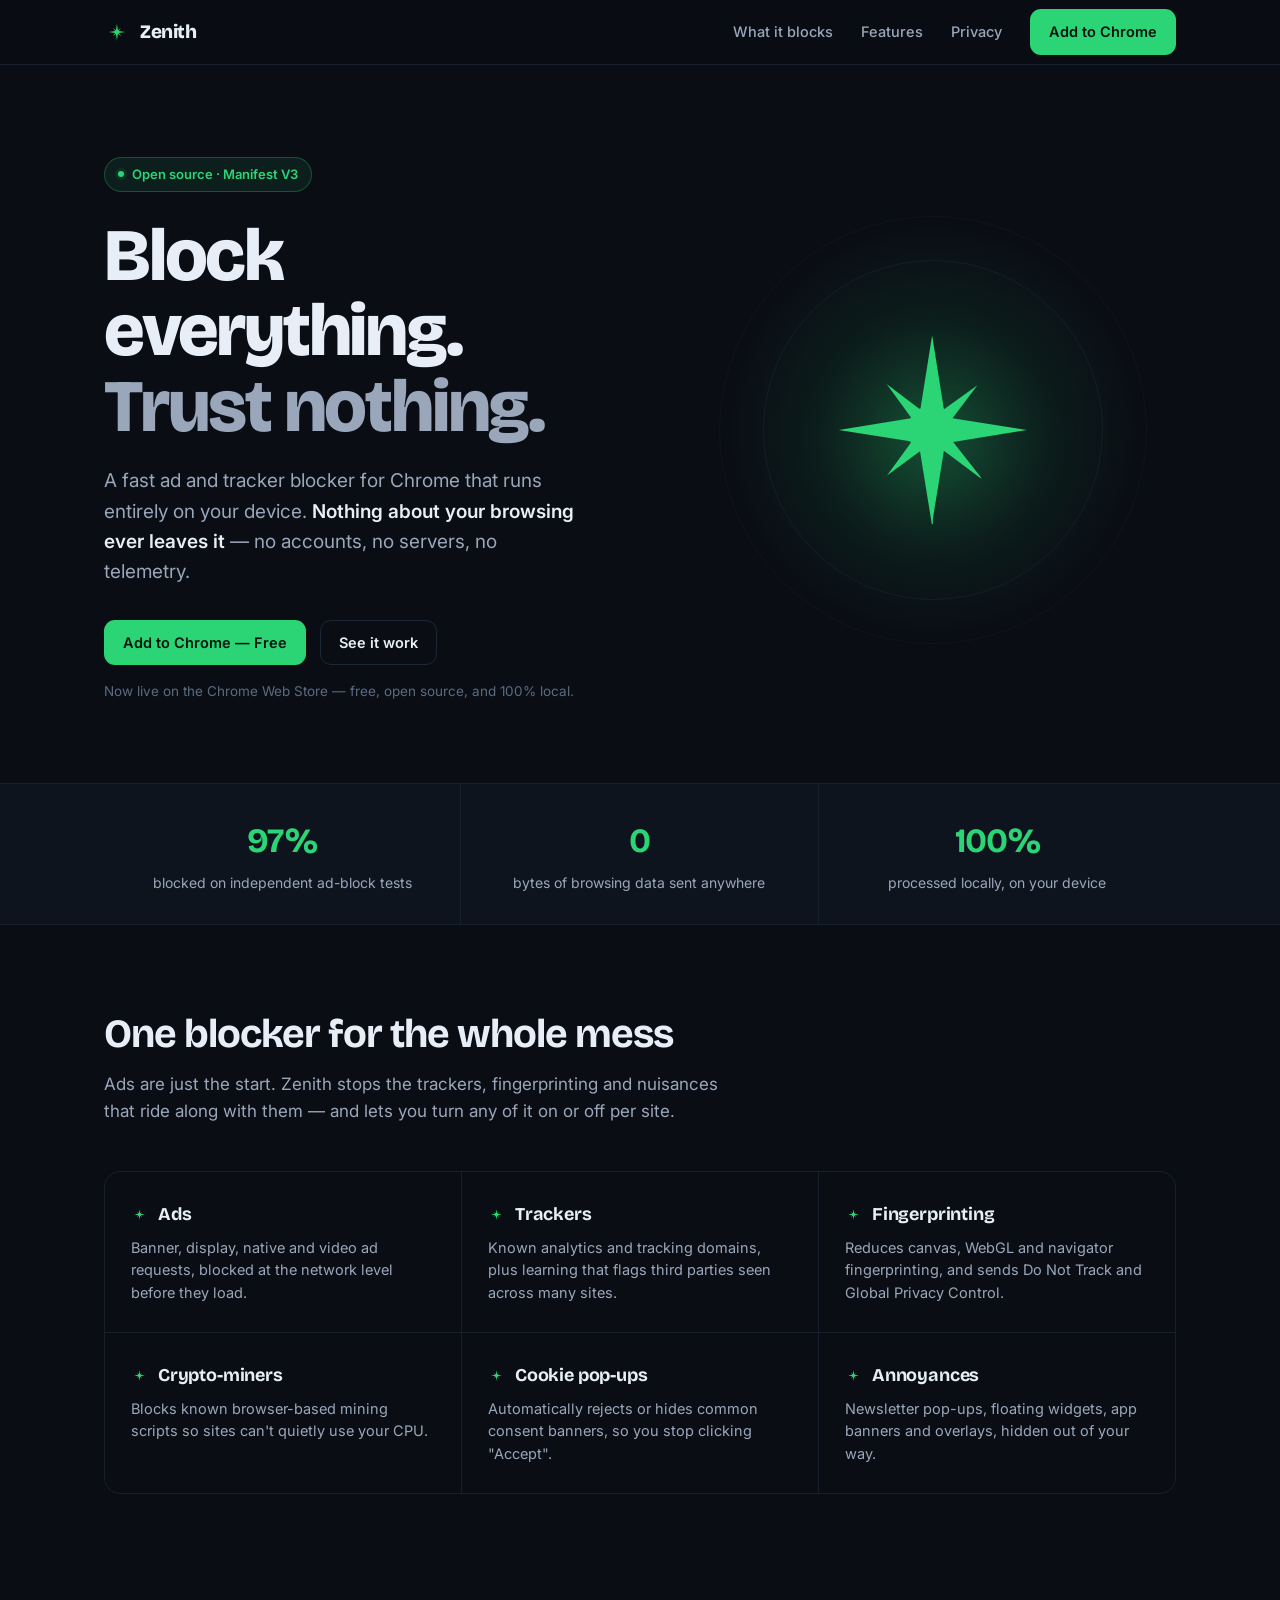
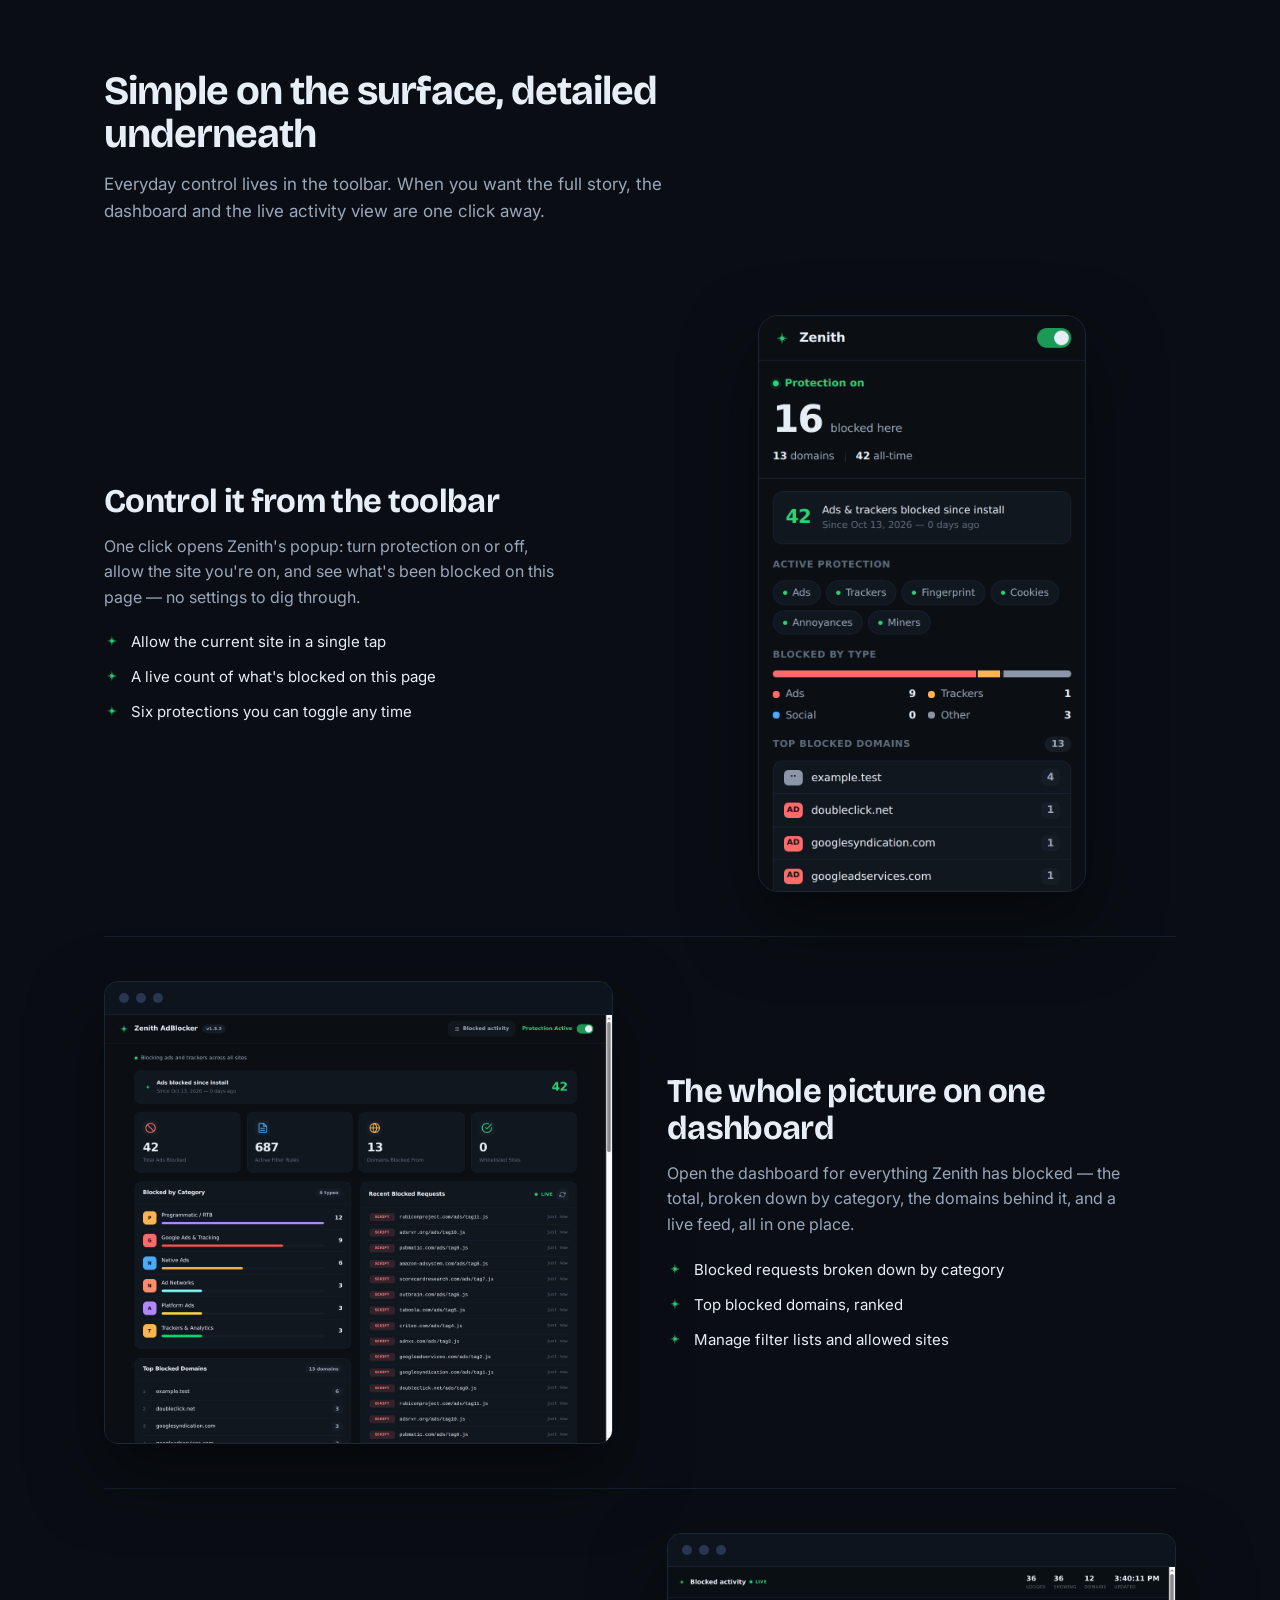
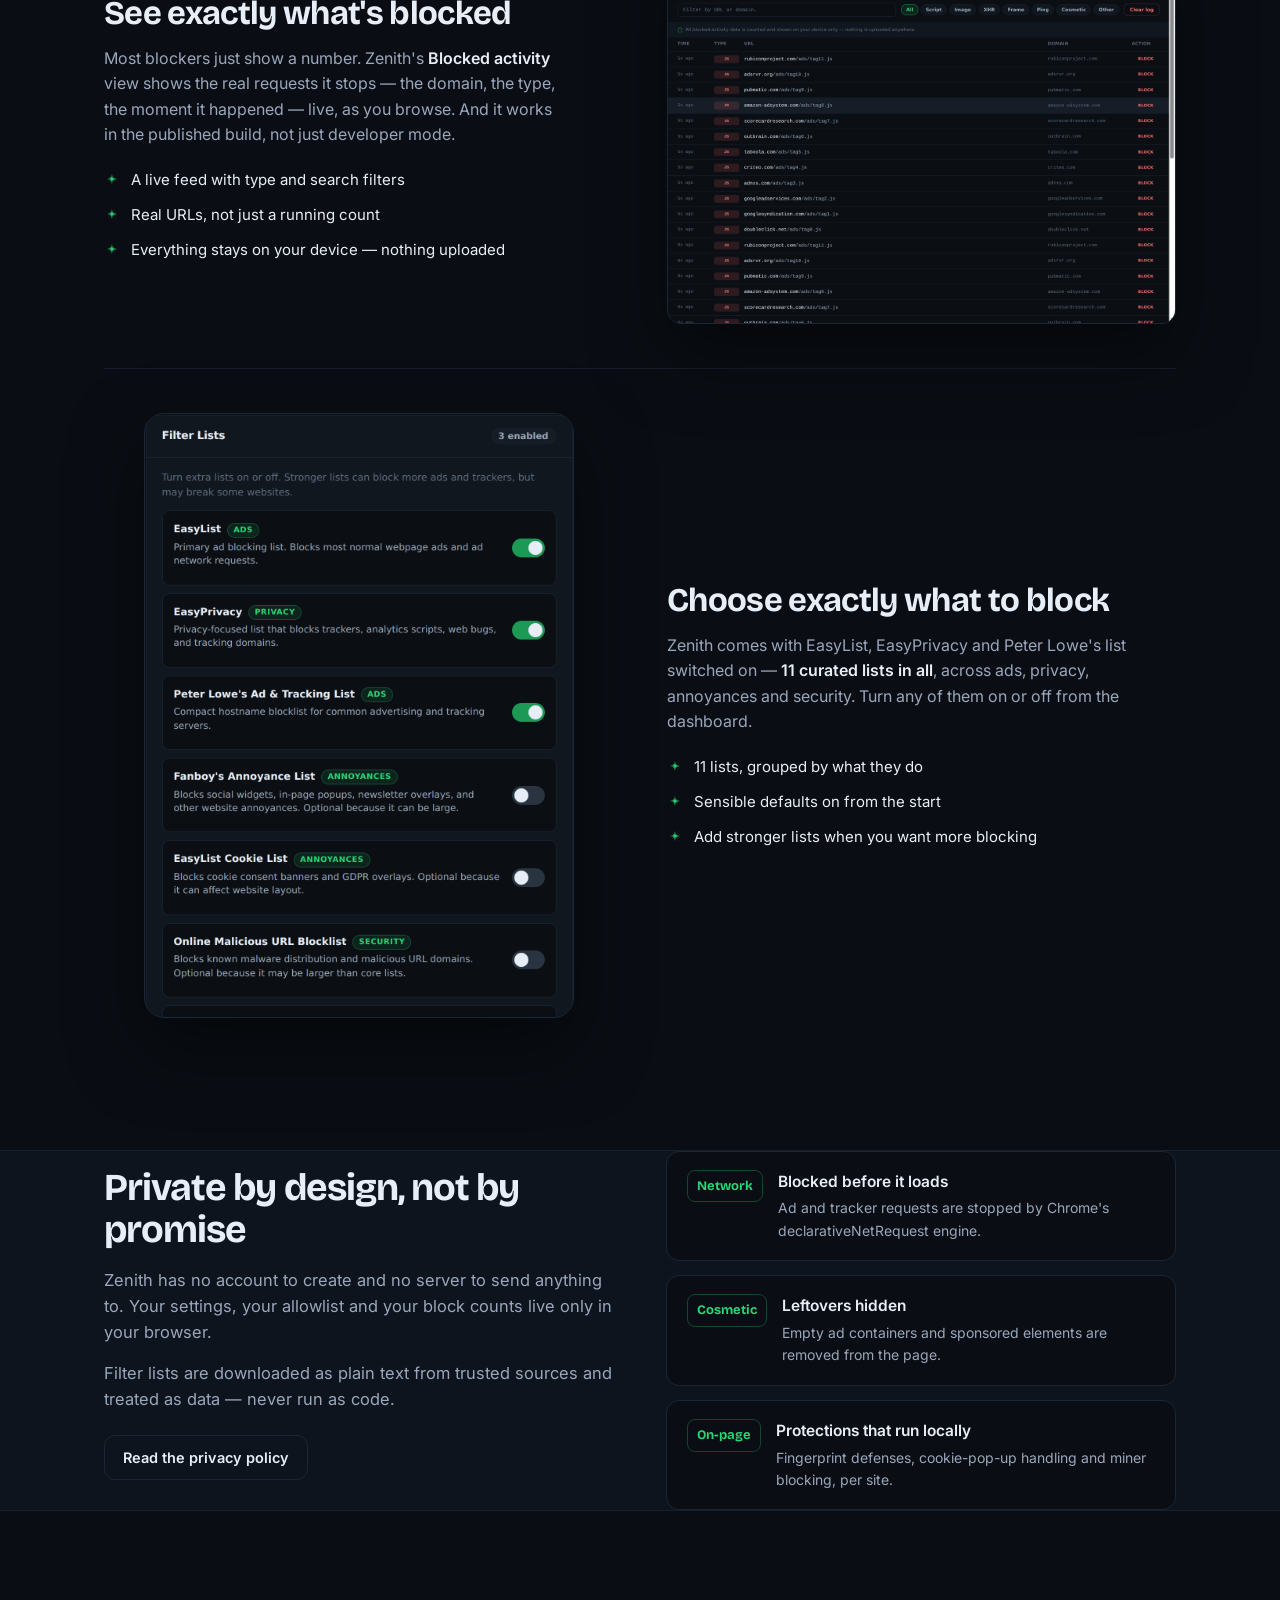
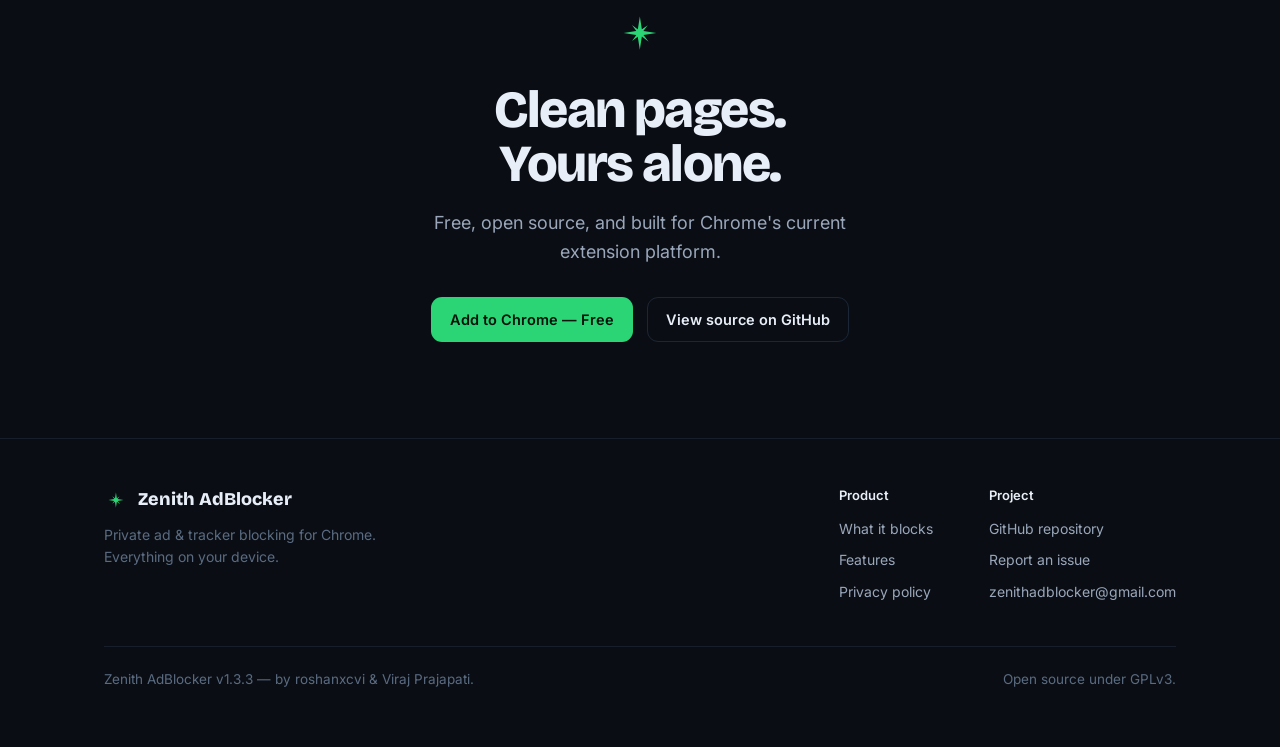
==== commit 8eb2b6c9: "Replace GitHub links with Chrome Web Store links Updated links to promote the Chrome Web Store versi" ====
--- a/index.html
+++ b/index.html
@@ -198,10 +198,7 @@
       <a class="navlink" href="#blocks">What it blocks</a>
       <a class="navlink" href="#features">Features</a>
       <a class="navlink" href="#privacy">Privacy</a>
-      <a class="btn btn-ghost" href="https://github.com/roshanxcvi/zenith-adblocker-chrome" target="_blank" rel="noopener">
-        <svg class="gh-ic" viewBox="0 0 16 16" aria-hidden="true"><path d="M8 0C3.58 0 0 3.58 0 8c0 3.54 2.29 6.53 5.47 7.59.4.07.55-.17.55-.38 0-.19-.01-.82-.01-1.49-2.01.37-2.53-.49-2.69-.94-.09-.23-.48-.94-.82-1.13-.28-.15-.68-.52-.01-.53.63-.01 1.08.58 1.23.82.72 1.21 1.87.87 2.33.66.07-.52.28-.87.51-1.07-1.78-.2-3.64-.89-3.64-3.95 0-.87.31-1.59.82-2.15-.08-.2-.36-1.02.08-2.12 0 0 .67-.21 2.2.82.64-.18 1.32-.27 2-.27.68 0 1.36.09 2 .27 1.53-1.04 2.2-.82 2.2-.82.44 1.1.16 1.92.08 2.12.51.56.82 1.27.82 2.15 0 3.07-1.87 3.75-3.65 3.95.29.25.54.73.54 1.48 0 1.07-.01 1.93-.01 2.2 0 .21.15.46.55.38A8.01 8.01 0 0 0 16 8c0-4.42-3.58-8-8-8z"/></svg>
-        GitHub
-      </a>
+      <a class="btn btn-primary" href="https://chromewebstore.google.com/detail/zenith-adblocker-%E2%80%94-ad-blo/eakononkmmopglmbeckclomenajendjo" target="_blank" rel="noopener">Add to Chrome</a>
     </nav>
   </div>
 </header>
@@ -216,10 +213,10 @@
         <h1 class="title">Block everything.<br><span class="l2">Trust nothing.</span></h1>
         <p class="lede">A fast ad and tracker blocker for Chrome that runs entirely on your device. <b>Nothing about your browsing ever leaves it</b> — no accounts, no servers, no telemetry.</p>
         <div class="cta-row">
-          <a class="btn btn-primary" href="https://github.com/roshanxcvi/zenith-adblocker-chrome" target="_blank" rel="noopener">Get Zenith</a>
+          <a class="btn btn-primary" href="https://chromewebstore.google.com/detail/zenith-adblocker-%E2%80%94-ad-blo/eakononkmmopglmbeckclomenajendjo" target="_blank" rel="noopener">Add to Chrome — Free</a>
           <a class="btn btn-ghost" href="#features">See it work</a>
         </div>
-        <p class="cta-note"><span class="soon">Chrome Web Store release coming soon.</span> Available now on GitHub.</p>
+        <p class="cta-note">Now live on the Chrome Web Store — free, open source, and 100% local.</p>
       </div>
       <div class="star-stage" aria-hidden="true">
         <div class="ring r2"></div>
@@ -354,8 +351,8 @@
       <h2>Clean pages.<br>Yours alone.</h2>
       <p>Free, open source, and built for Chrome's current extension platform.</p>
       <div class="cta-row">
-        <a class="btn btn-primary" href="https://github.com/roshanxcvi/zenith-adblocker-chrome" target="_blank" rel="noopener">Get Zenith on GitHub</a>
-        <a class="btn btn-ghost" href="privacy.html">Privacy policy</a>
+        <a class="btn btn-primary" href="https://chromewebstore.google.com/detail/zenith-adblocker-%E2%80%94-ad-blo/eakononkmmopglmbeckclomenajendjo" target="_blank" rel="noopener">Add to Chrome — Free</a>
+        <a class="btn btn-ghost" href="https://github.com/roshanxcvi/zenith-adblocker-chrome" target="_blank" rel="noopener">View source on GitHub</a>
       </div>
     </div>
   </section>
